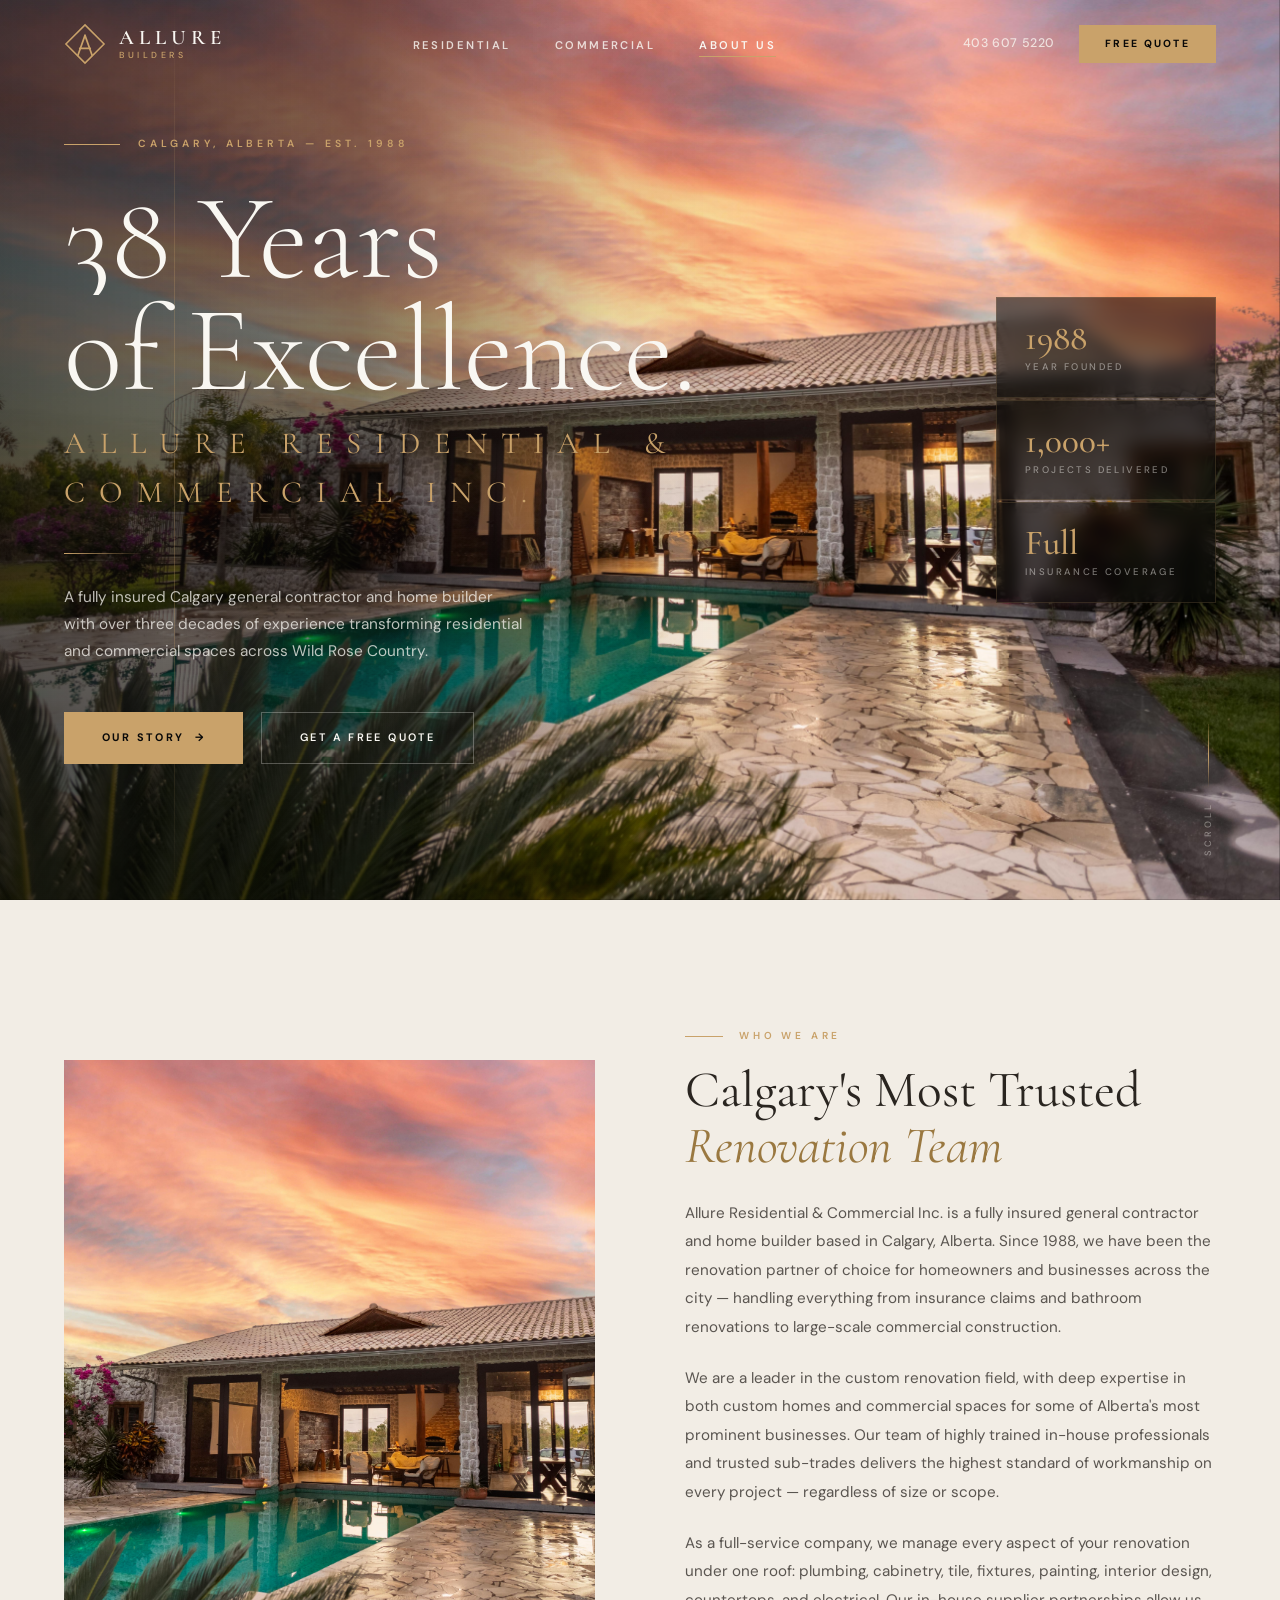
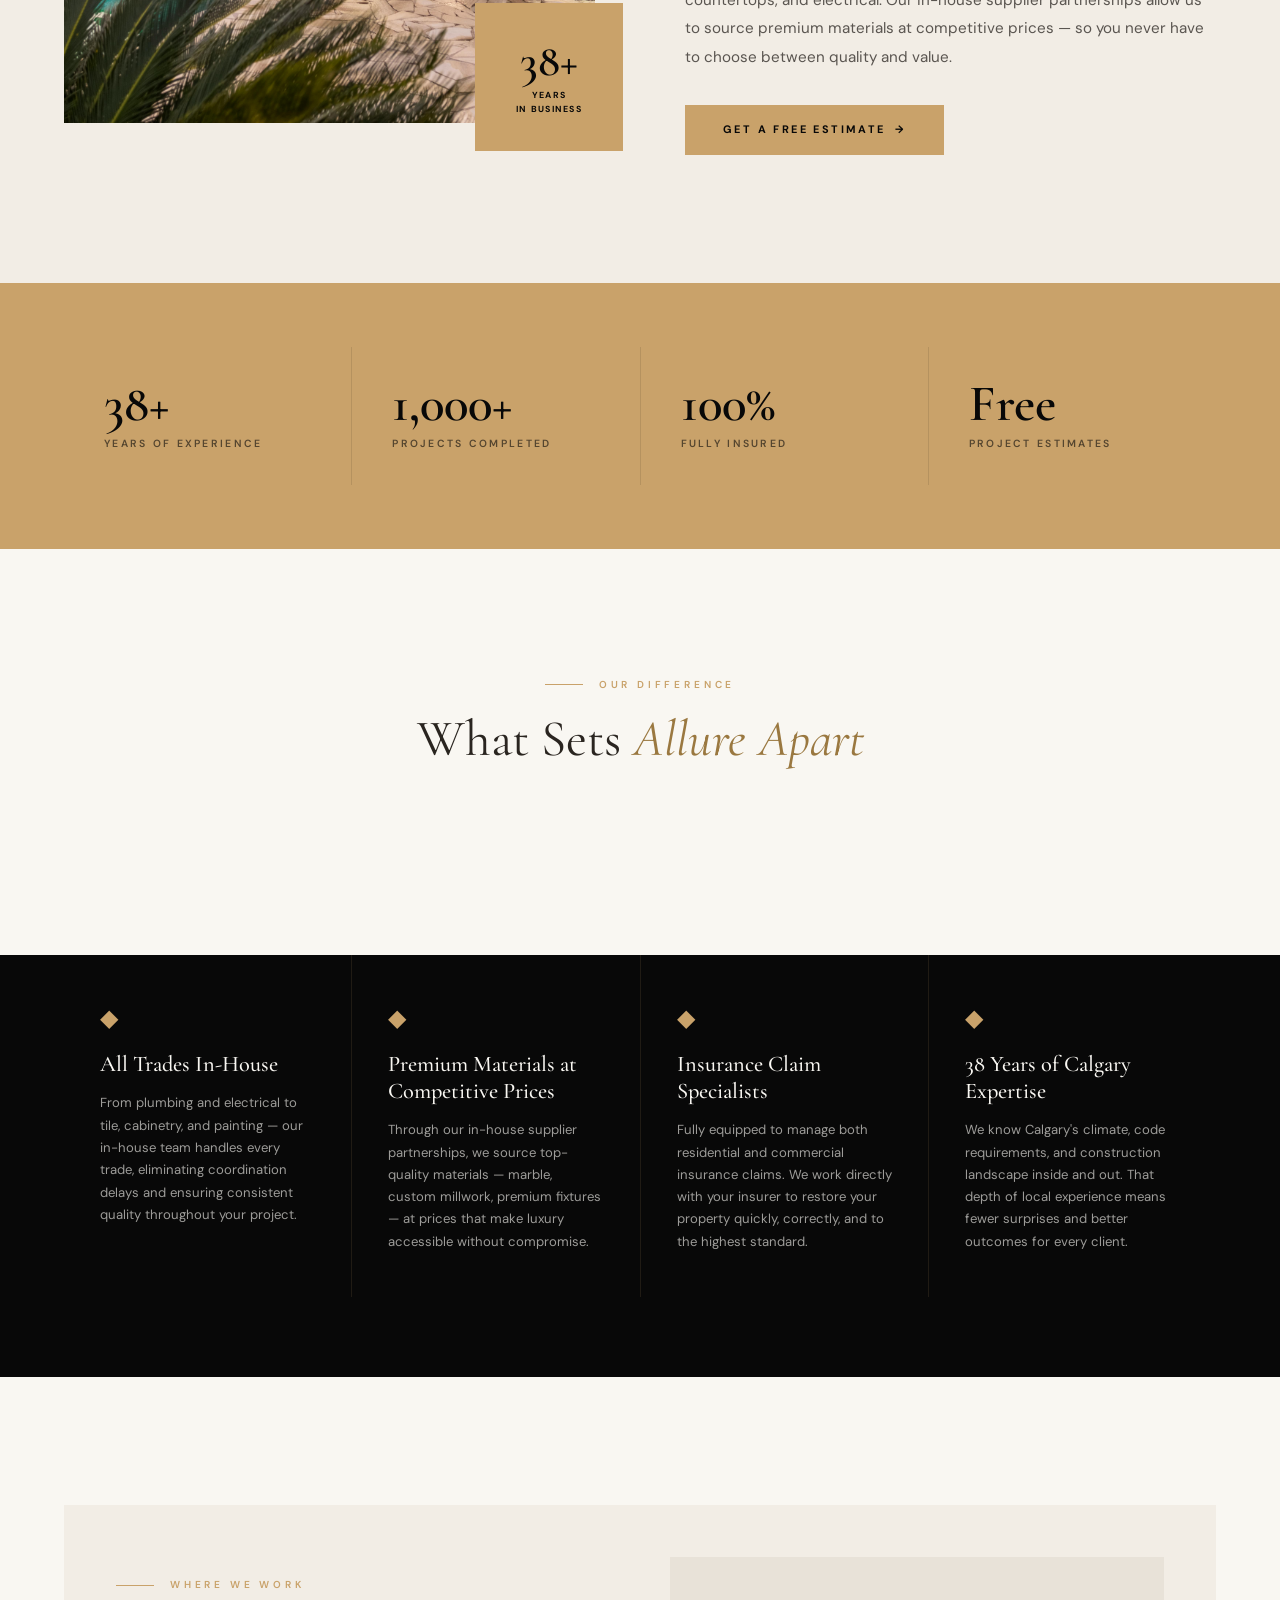
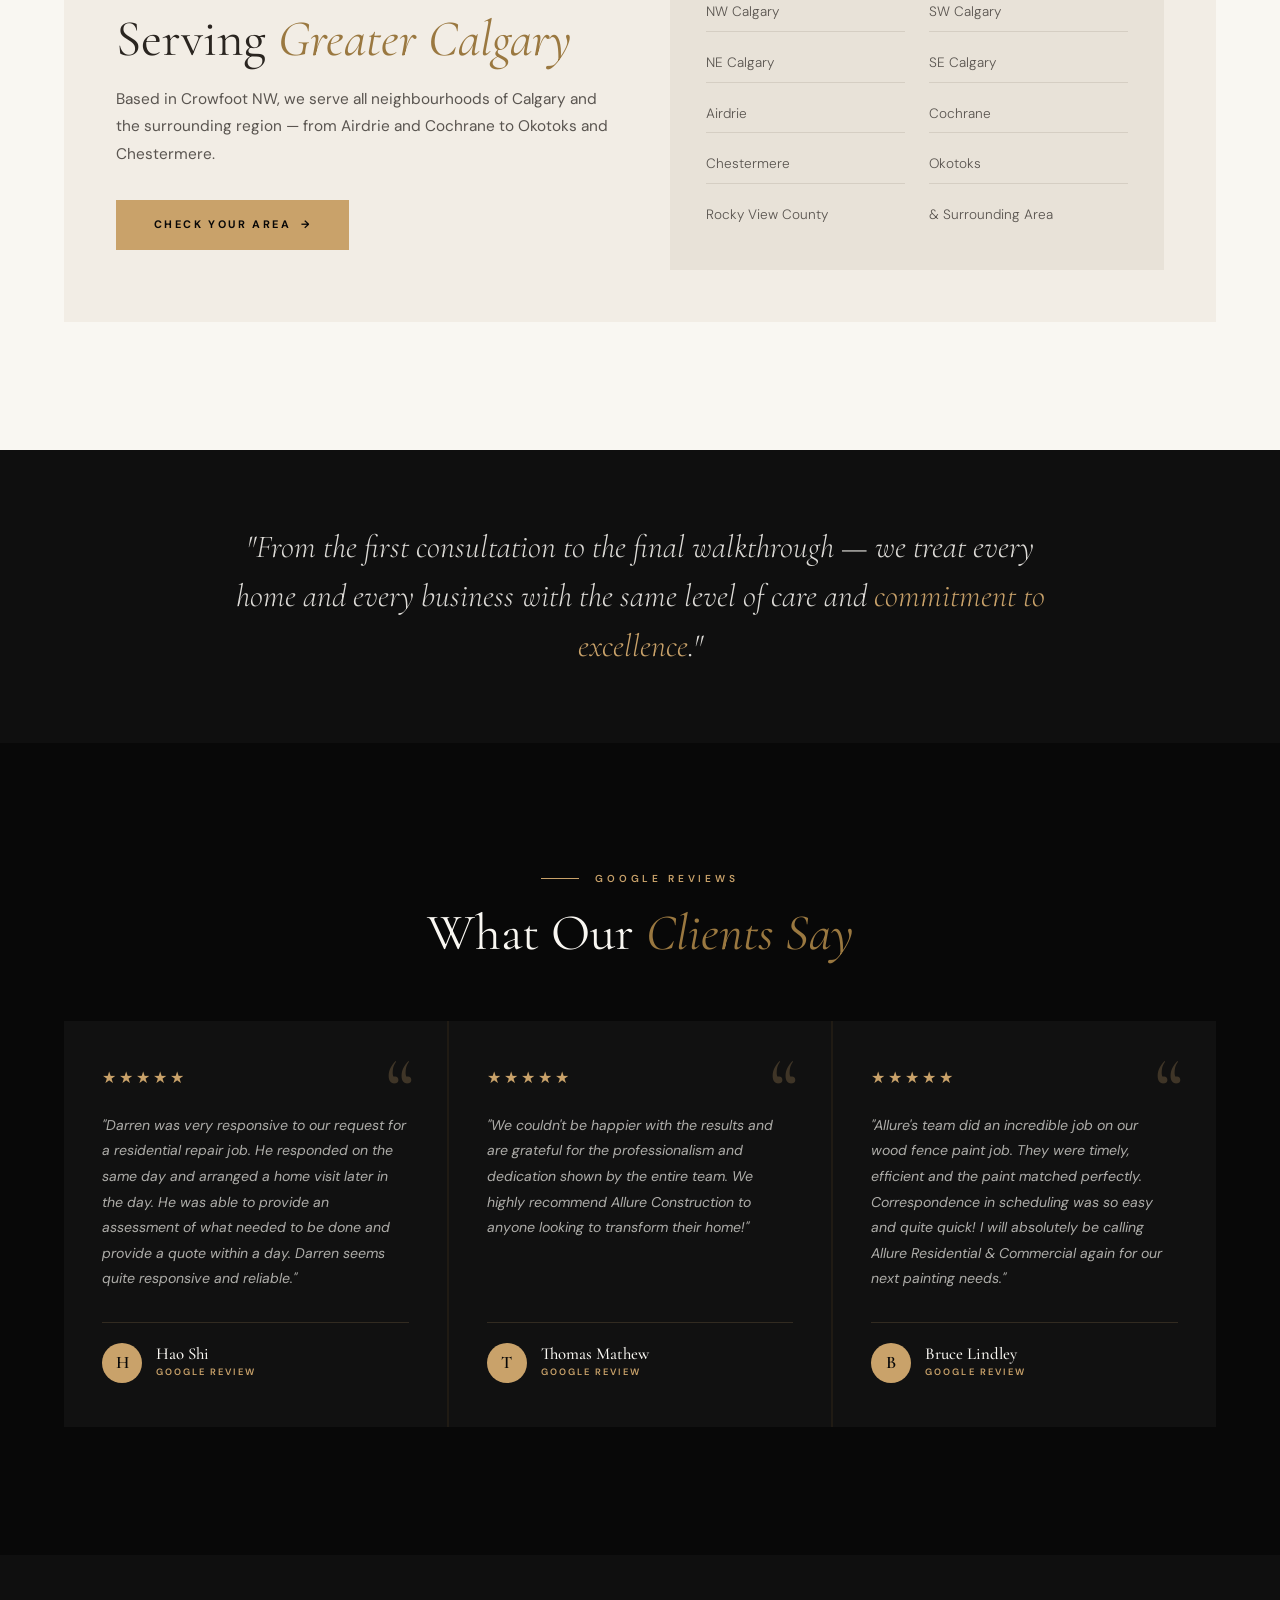
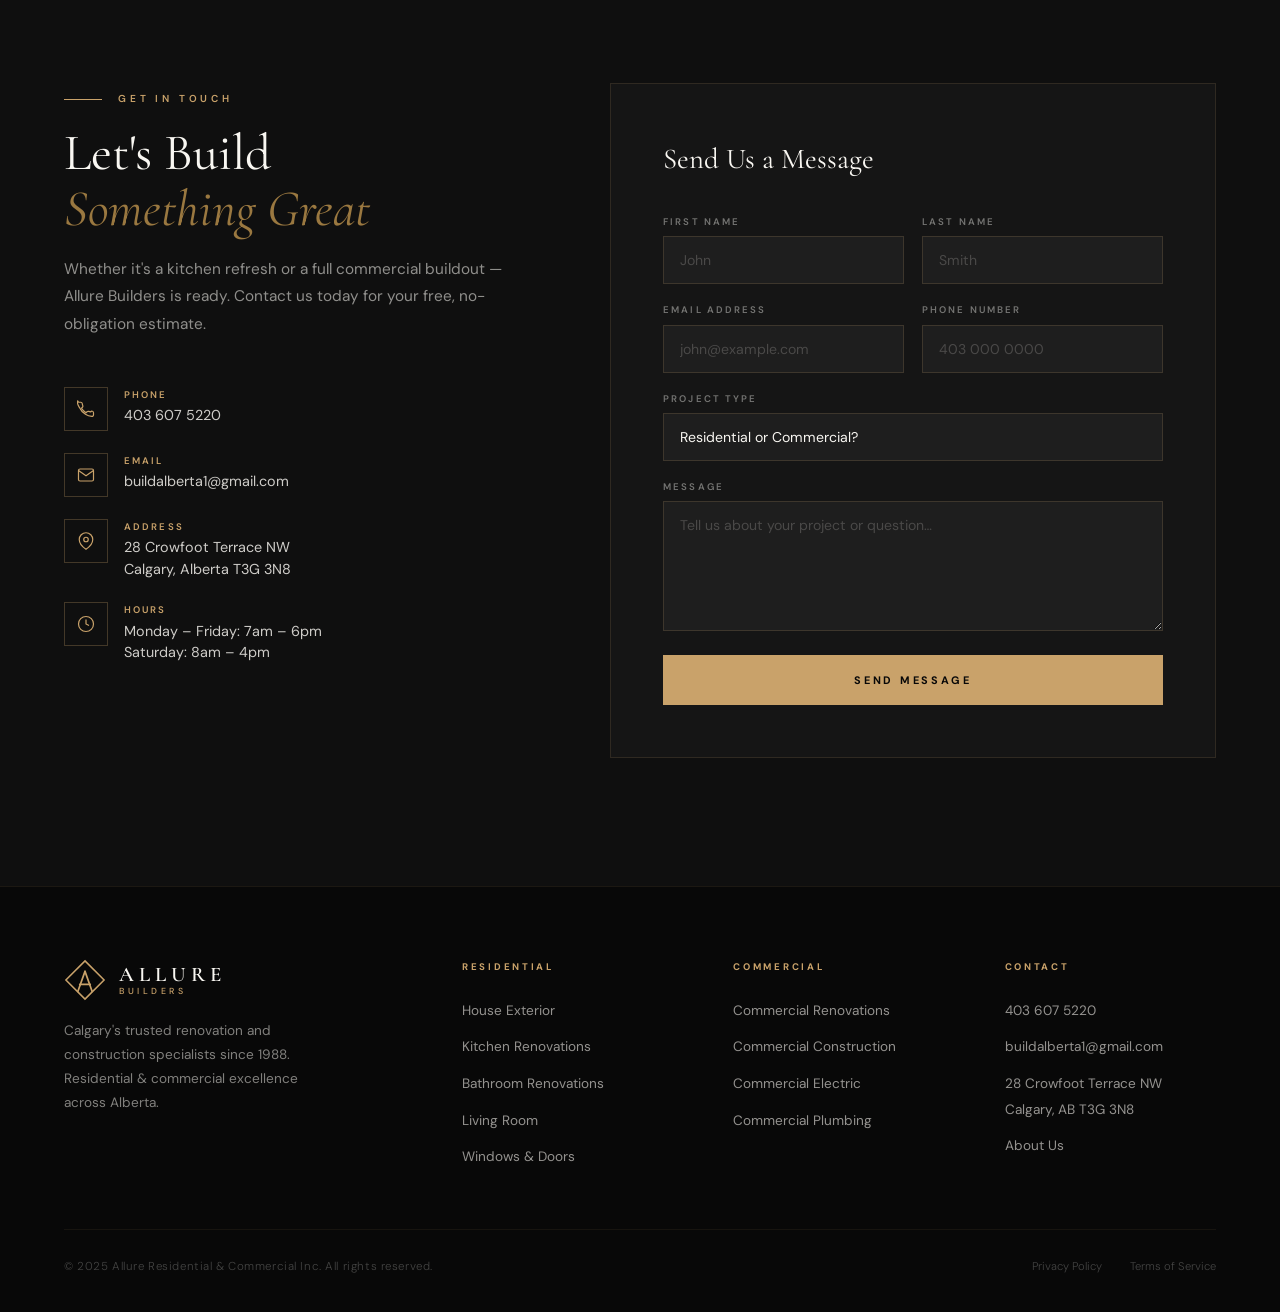
==== about.html @ 768bc6e3 "Initial commit: Allure Builders full website 3-page premium renovation website for Allure Residentia" ====
<!DOCTYPE html>
<html lang="en">
<head>
  <meta charset="UTF-8" />
  <meta name="viewport" content="width=device-width, initial-scale=1.0" />
  <title>About Allure Builders | Calgary's Premier Renovation Company Since 1988</title>
  <meta name="description" content="Allure Builders — Calgary's fully insured general contractor since 1988. Over 38 years of residential and commercial renovation excellence across Alberta." />
  <link rel="stylesheet" href="styles.css" />
</head>
<body>

<!-- ── NAVIGATION ─────────────────────────────────── -->
<nav class="nav" id="nav">
  <div class="nav-inner">
    <a href="index.html" class="logo">
      <svg class="logo-icon" viewBox="0 0 44 44" fill="none">
        <path d="M22 2L42 22L22 42L2 22Z" stroke="#c9a26a" stroke-width="1.6" fill="none"/>
        <path d="M22 13L29.5 34" stroke="#c9a26a" stroke-width="1.8" stroke-linecap="round"/>
        <path d="M22 13L14.5 34" stroke="#c9a26a" stroke-width="1.8" stroke-linecap="round"/>
        <path d="M16.5 26.5H27.5" stroke="#c9a26a" stroke-width="1.8" stroke-linecap="round"/>
      </svg>
      <div class="logo-text">
        <span class="logo-name">ALLURE</span>
        <span class="logo-sub">Builders</span>
      </div>
    </a>

    <ul class="nav-links">
      <li><a href="index.html">Residential</a></li>
      <li><a href="commercial.html">Commercial</a></li>
      <li><a href="about.html" class="active">About Us</a></li>
    </ul>

    <div class="nav-right">
      <a href="tel:4036075220" class="nav-phone">403 607 5220</a>
      <a href="#contact" class="btn-nav">Free Quote</a>
    </div>

    <button class="nav-toggle" aria-label="Toggle menu">
      <span></span><span></span><span></span>
    </button>
  </div>
</nav>

<div class="mobile-menu">
  <a href="index.html">Residential</a>
  <a href="commercial.html">Commercial</a>
  <a href="about.html">About Us</a>
  <a href="#contact">Free Quote</a>
  <p class="mobile-menu-phone">403 607 5220</p>
</div>
<div class="mobile-overlay"></div>

<!-- ── HERO ───────────────────────────────────────── -->
<section class="hero about-hero">
  <div class="hero-bg" style="background-image: url('images/hero-residential.jpg'); background-position: center 40%;"></div>
  <div class="hero-overlay"></div>
  <div class="hero-line"></div>

  <div class="hero-content">
    <div class="hero-left">
      <div class="hero-eyebrow">
        <span>Calgary, Alberta — Est. 1988</span>
      </div>

      <h1 class="hero-title">
        <span class="line"><span>38 Years</span></span>
        <span class="line"><span>of Excellence.</span></span>
      </h1>
      <span class="hero-title-builders">Allure Residential &amp; Commercial Inc.</span>

      <div class="hero-divider"></div>

      <p class="hero-desc">
        A fully insured Calgary general contractor and home builder with over three decades of experience transforming residential and commercial spaces across Wild Rose Country.
      </p>

      <div class="hero-ctas">
        <a href="#about"   class="btn-primary btn-arrow">Our Story</a>
        <a href="#contact" class="btn-ghost">Get a Free Quote</a>
      </div>
    </div>

    <div class="hero-feature">
      <div class="hero-feature-item">
        <div class="hero-feature-num">1988</div>
        <div class="hero-feature-label">Year Founded</div>
      </div>
      <div class="hero-feature-item">
        <div class="hero-feature-num">1,000+</div>
        <div class="hero-feature-label">Projects Delivered</div>
      </div>
      <div class="hero-feature-item">
        <div class="hero-feature-num">Full</div>
        <div class="hero-feature-label">Insurance Coverage</div>
      </div>
    </div>
  </div>

  <div class="hero-scroll">
    <div class="scroll-line"></div>
    <span>Scroll</span>
  </div>
</section>

<!-- ── ABOUT INTRO ─────────────────────────────────── -->
<section class="about-intro section-full" id="about">
  <div class="about-intro-inner">
    <div class="about-img-wrap reveal">
      <img src="images/hero-residential.jpg" alt="Allure Builders renovation work in progress" style="object-position: center 70%;" />
      <div class="about-badge">
        <div class="badge-num">38+</div>
        <div class="badge-text">Years<br>in Business</div>
      </div>
    </div>

    <div class="about-text reveal reveal-delay-2">
      <div class="section-eyebrow"><span>Who We Are</span></div>
      <h2 class="section-title">Calgary's Most Trusted<br><em>Renovation Team</em></h2>

      <p class="about-body">
        Allure Residential &amp; Commercial Inc. is a fully insured general contractor and home builder based in Calgary, Alberta. Since 1988, we have been the renovation partner of choice for homeowners and businesses across the city — handling everything from insurance claims and bathroom renovations to large-scale commercial construction.
      </p>
      <p class="about-body">
        We are a leader in the custom renovation field, with deep expertise in both custom homes and commercial spaces for some of Alberta's most prominent businesses. Our team of highly trained in-house professionals and trusted sub-trades delivers the highest standard of workmanship on every project — regardless of size or scope.
      </p>
      <p class="about-body">
        As a full-service company, we manage every aspect of your renovation under one roof: plumbing, cabinetry, tile, fixtures, painting, interior design, countertops, and electrical. Our in-house supplier partnerships allow us to source premium materials at competitive prices — so you never have to choose between quality and value.
      </p>

      <a href="#contact" class="btn-primary btn-arrow" style="margin-top: 12px;">Get a Free Estimate</a>
    </div>
  </div>
</section>

<!-- ── STATS ────────────────────────────────────────── -->
<div class="stats-section">
  <div class="stats-inner">
    <div class="stat-box reveal">
      <div class="stat-num">38+</div>
      <div class="stat-label">Years of Experience</div>
    </div>
    <div class="stat-box reveal reveal-delay-1">
      <div class="stat-num">1,000+</div>
      <div class="stat-label">Projects Completed</div>
    </div>
    <div class="stat-box reveal reveal-delay-2">
      <div class="stat-num">100%</div>
      <div class="stat-label">Fully Insured</div>
    </div>
    <div class="stat-box reveal reveal-delay-3">
      <div class="stat-num">Free</div>
      <div class="stat-label">Project Estimates</div>
    </div>
  </div>
</div>

<!-- ── WHAT SETS US APART ──────────────────────────── -->
<section>
  <div class="section-wrap">
    <div class="section-header reveal" style="text-align: center; max-width: 620px; margin: 0 auto 60px;">
      <div class="section-eyebrow" style="justify-content: center;"><span>Our Difference</span></div>
      <h2 class="section-title">What Sets <em>Allure Apart</em></h2>
    </div>
  </div>

  <div class="values-strip" style="padding-top: 0;">
    <div class="values-inner reveal">
      <div class="value-item">
        <div class="value-icon">◆</div>
        <div class="value-title">All Trades In-House</div>
        <div class="value-body">
          From plumbing and electrical to tile, cabinetry, and painting — our in-house team handles every trade, eliminating coordination delays and ensuring consistent quality throughout your project.
        </div>
      </div>
      <div class="value-item">
        <div class="value-icon">◆</div>
        <div class="value-title">Premium Materials at Competitive Prices</div>
        <div class="value-body">
          Through our in-house supplier partnerships, we source top-quality materials — marble, custom millwork, premium fixtures — at prices that make luxury accessible without compromise.
        </div>
      </div>
      <div class="value-item">
        <div class="value-icon">◆</div>
        <div class="value-title">Insurance Claim Specialists</div>
        <div class="value-body">
          Fully equipped to manage both residential and commercial insurance claims. We work directly with your insurer to restore your property quickly, correctly, and to the highest standard.
        </div>
      </div>
      <div class="value-item">
        <div class="value-icon">◆</div>
        <div class="value-title">38 Years of Calgary Expertise</div>
        <div class="value-body">
          We know Calgary's climate, code requirements, and construction landscape inside and out. That depth of local experience means fewer surprises and better outcomes for every client.
        </div>
      </div>
    </div>
  </div>
</section>

<!-- ── SERVICE AREAS ───────────────────────────────── -->
<section>
  <div class="section-wrap">
    <div style="background: var(--off-white); padding: 52px; display: grid; grid-template-columns: 1fr 1fr; gap: 60px; align-items: center;" class="reveal">
      <div>
        <div class="section-eyebrow"><span>Where We Work</span></div>
        <h2 class="section-title">Serving <em>Greater Calgary</em></h2>
        <p class="section-subtitle">
          Based in Crowfoot NW, we serve all neighbourhoods of Calgary and the surrounding region — from Airdrie and Cochrane to Okotoks and Chestermere.
        </p>
        <a href="#contact" class="btn-primary btn-arrow" style="margin-top: 32px;">Check Your Area</a>
      </div>
      <div>
        <div style="background: var(--cream); padding: 36px; display: grid; grid-template-columns: 1fr 1fr; gap: 12px 24px;">
          <div style="font-size: 0.85rem; font-weight: 300; color: var(--gray-600); padding: 8px 0; border-bottom: 1px solid var(--gray-200);">NW Calgary</div>
          <div style="font-size: 0.85rem; font-weight: 300; color: var(--gray-600); padding: 8px 0; border-bottom: 1px solid var(--gray-200);">SW Calgary</div>
          <div style="font-size: 0.85rem; font-weight: 300; color: var(--gray-600); padding: 8px 0; border-bottom: 1px solid var(--gray-200);">NE Calgary</div>
          <div style="font-size: 0.85rem; font-weight: 300; color: var(--gray-600); padding: 8px 0; border-bottom: 1px solid var(--gray-200);">SE Calgary</div>
          <div style="font-size: 0.85rem; font-weight: 300; color: var(--gray-600); padding: 8px 0; border-bottom: 1px solid var(--gray-200);">Airdrie</div>
          <div style="font-size: 0.85rem; font-weight: 300; color: var(--gray-600); padding: 8px 0; border-bottom: 1px solid var(--gray-200);">Cochrane</div>
          <div style="font-size: 0.85rem; font-weight: 300; color: var(--gray-600); padding: 8px 0; border-bottom: 1px solid var(--gray-200);">Chestermere</div>
          <div style="font-size: 0.85rem; font-weight: 300; color: var(--gray-600); padding: 8px 0; border-bottom: 1px solid var(--gray-200);">Okotoks</div>
          <div style="font-size: 0.85rem; font-weight: 300; color: var(--gray-600); padding: 8px 0;">Rocky View County</div>
          <div style="font-size: 0.85rem; font-weight: 300; color: var(--gray-600); padding: 8px 0;">&amp; Surrounding Area</div>
        </div>
      </div>
    </div>
  </div>
</section>

<!-- ── INTRO BANNER ───────────────────────────────── -->
<div class="intro-banner">
  <div class="intro-banner-inner reveal">
    <p>
      "From the first consultation to the final walkthrough — we treat every home and every business with the same level of care and <span>commitment to excellence</span>."
    </p>
  </div>
</div>

<!-- ── REVIEWS ─────────────────────────────────────── -->
<section class="reviews-section">
  <div class="reviews-section-inner">
    <div class="section-header reveal" style="text-align:center; max-width:600px; margin:0 auto;">
      <div class="section-eyebrow" style="justify-content:center;"><span>Google Reviews</span></div>
      <h2 class="section-title section-title-white">What Our <em>Clients Say</em></h2>
    </div>
    <div class="reviews-grid">

      <div class="review-card reveal">
        <div class="review-stars">
          <span>★</span><span>★</span><span>★</span><span>★</span><span>★</span>
        </div>
        <p class="review-text">"Darren was very responsive to our request for a residential repair job. He responded on the same day and arranged a home visit later in the day. He was able to provide an assessment of what needed to be done and provide a quote within a day. Darren seems quite responsive and reliable."</p>
        <div class="review-footer">
          <div class="review-avatar">H</div>
          <div class="review-meta">
            <span class="review-name">Hao Shi</span>
            <span class="review-source">Google Review</span>
          </div>
        </div>
      </div>

      <div class="review-card reveal reveal-delay-1">
        <div class="review-stars">
          <span>★</span><span>★</span><span>★</span><span>★</span><span>★</span>
        </div>
        <p class="review-text">"We couldn't be happier with the results and are grateful for the professionalism and dedication shown by the entire team. We highly recommend Allure Construction to anyone looking to transform their home!"</p>
        <div class="review-footer">
          <div class="review-avatar">T</div>
          <div class="review-meta">
            <span class="review-name">Thomas Mathew</span>
            <span class="review-source">Google Review</span>
          </div>
        </div>
      </div>

      <div class="review-card reveal reveal-delay-2">
        <div class="review-stars">
          <span>★</span><span>★</span><span>★</span><span>★</span><span>★</span>
        </div>
        <p class="review-text">"Allure's team did an incredible job on our wood fence paint job. They were timely, efficient and the paint matched perfectly. Correspondence in scheduling was so easy and quite quick! I will absolutely be calling Allure Residential & Commercial again for our next painting needs."</p>
        <div class="review-footer">
          <div class="review-avatar">B</div>
          <div class="review-meta">
            <span class="review-name">Bruce Lindley</span>
            <span class="review-source">Google Review</span>
          </div>
        </div>
      </div>

    </div>
  </div>
</section>

<!-- ── CONTACT ─────────────────────────────────────── -->
<section class="contact-section" id="contact">
  <div class="contact-inner">
    <div class="contact-info reveal">
      <div class="section-eyebrow"><span>Get In Touch</span></div>
      <h2 class="section-title section-title-white">Let's Build<br><em>Something Great</em></h2>
      <p class="section-subtitle section-subtitle-white">
        Whether it's a kitchen refresh or a full commercial buildout — Allure Builders is ready. Contact us today for your free, no-obligation estimate.
      </p>
      <div class="contact-details">
        <div class="contact-detail">
          <div class="contact-icon">
            <svg width="18" height="18" viewBox="0 0 24 24" fill="none" stroke="currentColor" stroke-width="1.6"><path d="M22 16.92v3a2 2 0 01-2.18 2 19.79 19.79 0 01-8.63-3.07A19.5 19.5 0 013.07 9.81a19.79 19.79 0 01-3.07-8.67A2 2 0 012 3h3a2 2 0 012 1.72c.127.96.361 1.903.7 2.81a2 2 0 01-.45 2.11L6.09 10.91a16 16 0 006 6l1.27-1.27a2 2 0 012.11-.45c.907.339 1.85.573 2.81.7A2 2 0 0122 16.92z"/></svg>
          </div>
          <div class="contact-detail-text">
            <span class="contact-label">Phone</span>
            <span class="contact-value"><a href="tel:4036075220">403 607 5220</a></span>
          </div>
        </div>
        <div class="contact-detail">
          <div class="contact-icon">
            <svg width="18" height="18" viewBox="0 0 24 24" fill="none" stroke="currentColor" stroke-width="1.6"><path d="M4 4h16c1.1 0 2 .9 2 2v12c0 1.1-.9 2-2 2H4c-1.1 0-2-.9-2-2V6c0-1.1.9-2 2-2z"/><polyline points="22,6 12,13 2,6"/></svg>
          </div>
          <div class="contact-detail-text">
            <span class="contact-label">Email</span>
            <span class="contact-value"><a href="mailto:buildalberta1@gmail.com">buildalberta1@gmail.com</a></span>
          </div>
        </div>
        <div class="contact-detail">
          <div class="contact-icon">
            <svg width="18" height="18" viewBox="0 0 24 24" fill="none" stroke="currentColor" stroke-width="1.6"><path d="M21 10c0 7-9 13-9 13s-9-6-9-13a9 9 0 0118 0z"/><circle cx="12" cy="10" r="3"/></svg>
          </div>
          <div class="contact-detail-text">
            <span class="contact-label">Address</span>
            <span class="contact-value">28 Crowfoot Terrace NW<br>Calgary, Alberta T3G 3N8</span>
          </div>
        </div>
        <div class="contact-detail">
          <div class="contact-icon">
            <svg width="18" height="18" viewBox="0 0 24 24" fill="none" stroke="currentColor" stroke-width="1.6"><circle cx="12" cy="12" r="10"/><polyline points="12 6 12 12 16 14"/></svg>
          </div>
          <div class="contact-detail-text">
            <span class="contact-label">Hours</span>
            <span class="contact-value">Monday – Friday: 7am – 6pm<br>Saturday: 8am – 4pm</span>
          </div>
        </div>
      </div>
    </div>

    <div class="form-wrap reveal reveal-delay-2">
      <div class="form-title">Send Us a Message</div>
      <form class="contact-form" novalidate>
        <div class="form-grid">
          <div class="form-group">
            <label for="firstName">First Name</label>
            <input type="text" id="firstName" name="firstName" placeholder="John" required />
          </div>
          <div class="form-group">
            <label for="lastName">Last Name</label>
            <input type="text" id="lastName" name="lastName" placeholder="Smith" required />
          </div>
          <div class="form-group">
            <label for="email">Email Address</label>
            <input type="email" id="email" name="email" placeholder="john@example.com" required />
          </div>
          <div class="form-group">
            <label for="phone">Phone Number</label>
            <input type="tel" id="phone" name="phone" placeholder="403 000 0000" />
          </div>
          <div class="form-group full">
            <label for="projectType">Project Type</label>
            <select id="projectType" name="projectType">
              <option value="" disabled selected>Residential or Commercial?</option>
              <option>Residential Renovation</option>
              <option>Commercial Renovation</option>
              <option>New Construction</option>
              <option>Insurance Claim</option>
              <option>Building Maintenance</option>
              <option>General Inquiry</option>
            </select>
          </div>
          <div class="form-group full">
            <label for="message">Message</label>
            <textarea id="message" name="message" placeholder="Tell us about your project or question…"></textarea>
          </div>
          <div class="form-submit">
            <button type="submit" class="btn-submit">Send Message</button>
          </div>
        </div>
        <div class="form-success">Thank you! We'll be in touch within 24 hours.</div>
      </form>
    </div>
  </div>
</section>

<!-- ── FOOTER ──────────────────────────────────────── -->
<footer class="footer">
  <div class="footer-inner">
    <div class="footer-top">
      <div class="footer-brand">
        <a href="index.html" class="logo">
          <svg class="logo-icon" viewBox="0 0 44 44" fill="none">
            <path d="M22 2L42 22L22 42L2 22Z" stroke="#c9a26a" stroke-width="1.6" fill="none"/>
            <path d="M22 13L29.5 34" stroke="#c9a26a" stroke-width="1.8" stroke-linecap="round"/>
            <path d="M22 13L14.5 34" stroke="#c9a26a" stroke-width="1.8" stroke-linecap="round"/>
            <path d="M16.5 26.5H27.5" stroke="#c9a26a" stroke-width="1.8" stroke-linecap="round"/>
          </svg>
          <div class="logo-text">
            <span class="logo-name">ALLURE</span>
            <span class="logo-sub">Builders</span>
          </div>
        </a>
        <p class="footer-tagline">Calgary's trusted renovation and construction specialists since 1988. Residential &amp; commercial excellence across Alberta.</p>
      </div>
      <div>
        <div class="footer-col-title">Residential</div>
        <ul class="footer-links">
          <li><a href="index.html#services">House Exterior</a></li>
          <li><a href="index.html#services">Kitchen Renovations</a></li>
          <li><a href="index.html#services">Bathroom Renovations</a></li>
          <li><a href="index.html#services">Living Room</a></li>
          <li><a href="index.html#services">Windows &amp; Doors</a></li>
        </ul>
      </div>
      <div>
        <div class="footer-col-title">Commercial</div>
        <ul class="footer-links">
          <li><a href="commercial.html">Commercial Renovations</a></li>
          <li><a href="commercial.html">Commercial Construction</a></li>
          <li><a href="commercial.html">Commercial Electric</a></li>
          <li><a href="commercial.html">Commercial Plumbing</a></li>
        </ul>
      </div>
      <div>
        <div class="footer-col-title">Contact</div>
        <ul class="footer-links">
          <li><a href="tel:4036075220">403 607 5220</a></li>
          <li><a href="mailto:buildalberta1@gmail.com">buildalberta1@gmail.com</a></li>
          <li><a href="#">28 Crowfoot Terrace NW<br>Calgary, AB T3G 3N8</a></li>
          <li><a href="about.html">About Us</a></li>
        </ul>
      </div>
    </div>
    <div class="footer-bottom">
      <p class="footer-copy">&copy; 2025 Allure Residential &amp; Commercial Inc. All rights reserved.</p>
      <div class="footer-legal">
        <a href="#">Privacy Policy</a>
        <a href="#">Terms of Service</a>
      </div>
    </div>
  </div>
</footer>

<script src="script.js"></script>
</body>
</html>
---- styles.css ----
/* ================================================================
   ALLURE BUILDERS — Premium Renovation & Construction
   styles.css
================================================================ */

@import url('https://fonts.googleapis.com/css2?family=Cormorant+Garamond:ital,wght@0,300;0,400;0,500;0,600;0,700;1,300;1,400;1,500;1,600&family=DM+Sans:ital,opsz,wght@0,9..40,300;0,9..40,400;0,9..40,500;0,9..40,600;1,9..40,300&display=swap');

*, *::before, *::after {
  margin: 0;
  padding: 0;
  box-sizing: border-box;
}

:root {
  --black:        #080808;
  --near-black:   #0f0f0f;
  --dark:         #191919;
  --white:        #f9f7f2;
  --off-white:    #f2ede5;
  --cream:        #e8e2d8;
  --gold:         #c9a26a;
  --gold-light:   #e0c499;
  --gold-dark:    #9a7840;
  --gray-100:     #ede8df;
  --gray-200:     #d5cec3;
  --gray-400:     #9a9087;
  --gray-600:     #5a5550;
  --gray-800:     #2a2520;

  --font-display: 'Cormorant Garamond', Georgia, serif;
  --font-body:    'DM Sans', -apple-system, BlinkMacSystemFont, sans-serif;

  --max-width:    1440px;
  --nav-h:        88px;
  --pad-x:        clamp(24px, 5vw, 80px);
  --section-pad:  clamp(80px, 10vw, 140px);
}

html { scroll-behavior: smooth; }

body {
  font-family: var(--font-body);
  background: var(--white);
  color: var(--gray-800);
  line-height: 1.6;
  overflow-x: hidden;
}

img { display: block; max-width: 100%; height: auto; }
a   { color: inherit; text-decoration: none; }
button { font-family: var(--font-body); cursor: pointer; border: none; }

/* ── UTILITY ─────────────────────────────────────── */
.reveal {
  opacity: 0;
  transform: translateY(44px);
  transition: opacity 0.9s cubic-bezier(0.16,1,0.3,1),
              transform 0.9s cubic-bezier(0.16,1,0.3,1);
}
.reveal.visible { opacity: 1; transform: translateY(0); }
.reveal-delay-1 { transition-delay: 0.1s; }
.reveal-delay-2 { transition-delay: 0.2s; }
.reveal-delay-3 { transition-delay: 0.3s; }
.reveal-delay-4 { transition-delay: 0.4s; }

/* ── NAVIGATION ──────────────────────────────────── */
.nav {
  position: fixed;
  inset: 0 0 auto 0;
  z-index: 100;
  height: var(--nav-h);
  display: flex;
  align-items: center;
  padding: 0 var(--pad-x);
  transition: background 0.5s ease, backdrop-filter 0.5s ease, box-shadow 0.5s ease;
}
.nav.scrolled {
  background: rgba(8,8,8,0.94);
  backdrop-filter: blur(16px);
  -webkit-backdrop-filter: blur(16px);
  box-shadow: 0 1px 0 rgba(201,162,106,0.18);
}
.nav-inner {
  width: 100%;
  max-width: var(--max-width);
  margin: 0 auto;
  display: flex;
  align-items: center;
  justify-content: space-between;
}

/* Logo */
.logo {
  display: flex;
  align-items: center;
  gap: 13px;
  text-decoration: none;
  flex-shrink: 0;
}
.logo-icon { width: 42px; height: 42px; }
.logo-text {
  display: flex;
  flex-direction: column;
  gap: 2px;
}
.logo-name {
  font-family: var(--font-display);
  font-size: 1.3rem;
  font-weight: 600;
  letter-spacing: 0.24em;
  color: var(--white);
  line-height: 1;
}
.logo-sub {
  font-size: 0.55rem;
  font-weight: 500;
  letter-spacing: 0.4em;
  color: var(--gold);
  text-transform: uppercase;
  line-height: 1;
}

/* Nav links */
.nav-links {
  display: flex;
  align-items: center;
  gap: 44px;
  list-style: none;
}
.nav-links a {
  font-size: 0.7rem;
  font-weight: 600;
  letter-spacing: 0.22em;
  text-transform: uppercase;
  color: rgba(249,247,242,0.82);
  position: relative;
  transition: color 0.3s;
}
.nav-links a::after {
  content: '';
  position: absolute;
  bottom: -5px;
  left: 0;
  width: 0;
  height: 1px;
  background: var(--gold);
  transition: width 0.35s ease;
}
.nav-links a:hover,
.nav-links a.active { color: var(--white); }
.nav-links a:hover::after,
.nav-links a.active::after { width: 100%; }

.nav-right {
  display: flex;
  align-items: center;
  gap: 24px;
}
.nav-phone {
  font-size: 0.78rem;
  font-weight: 500;
  letter-spacing: 0.05em;
  color: rgba(249,247,242,0.78);
  transition: color 0.3s;
}
.nav-phone:hover { color: var(--gold); }

.btn-nav {
  padding: 11px 26px;
  background: var(--gold);
  color: var(--black);
  font-size: 0.65rem;
  font-weight: 700;
  letter-spacing: 0.22em;
  text-transform: uppercase;
  transition: background 0.3s, transform 0.2s;
  display: inline-block;
}
.btn-nav:hover { background: var(--gold-light); transform: translateY(-1px); }

/* Hamburger */
.nav-toggle {
  display: none;
  flex-direction: column;
  gap: 5px;
  background: none;
  border: none;
  padding: 6px;
  cursor: pointer;
}
.nav-toggle span {
  display: block;
  width: 26px;
  height: 1.5px;
  background: var(--white);
  transition: all 0.35s;
}
.nav-toggle.open span:nth-child(1) { transform: translateY(6.5px) rotate(45deg); }
.nav-toggle.open span:nth-child(2) { opacity: 0; transform: scaleX(0); }
.nav-toggle.open span:nth-child(3) { transform: translateY(-6.5px) rotate(-45deg); }

/* Mobile menu */
.mobile-menu {
  position: fixed;
  top: 0; right: 0;
  width: min(360px, 100vw);
  height: 100vh;
  background: var(--black);
  border-left: 1px solid rgba(201,162,106,0.15);
  z-index: 200;
  transform: translateX(100%);
  transition: transform 0.45s cubic-bezier(0.16,1,0.3,1);
  padding: 110px 48px 48px;
  display: flex;
  flex-direction: column;
  gap: 8px;
}
.mobile-menu.open { transform: translateX(0); }
.mobile-menu a {
  font-family: var(--font-display);
  font-size: 2.4rem;
  font-weight: 300;
  color: var(--white);
  transition: color 0.3s;
  padding: 6px 0;
  border-bottom: 1px solid rgba(201,162,106,0.08);
}
.mobile-menu a:last-child { border-bottom: none; }
.mobile-menu a:hover { color: var(--gold); }
.mobile-menu-phone {
  margin-top: 32px;
  font-size: 0.85rem;
  font-weight: 300;
  color: rgba(249,247,242,0.4);
  letter-spacing: 0.08em;
}
.mobile-overlay {
  position: fixed;
  inset: 0;
  background: rgba(0,0,0,0.65);
  z-index: 190;
  opacity: 0;
  pointer-events: none;
  transition: opacity 0.4s;
}
.mobile-overlay.active { opacity: 1; pointer-events: all; }

/* ── HERO ────────────────────────────────────────── */
.hero {
  position: relative;
  height: 100vh;
  min-height: 720px;
  display: flex;
  align-items: center;
  background: var(--black);
  overflow: hidden;
}
.hero-bg {
  position: absolute;
  inset: 0;
  background-size: cover;
  background-position: center 55%;
  opacity: 1;
  transform: scale(1.0);
  animation: heroZoom 18s ease-out forwards;
}
@keyframes heroZoom {
  from { transform: scale(1.02); }
  to   { transform: scale(1.0);  }
}
.hero-overlay {
  position: absolute;
  inset: 0;
  background: linear-gradient(
    to right,
    rgba(8,8,8,0.68) 0%,
    rgba(8,8,8,0.50) 28%,
    rgba(8,8,8,0.08) 48%,
    rgba(8,8,8,0.0)  60%
  );
}

/* Gold accent vertical line */
.hero-line {
  position: absolute;
  top: 0; left: calc(var(--pad-x) + 110px);
  width: 1px;
  height: 100%;
  background: linear-gradient(to bottom, transparent, rgba(201,162,106,0.25) 30%, rgba(201,162,106,0.25) 70%, transparent);
  pointer-events: none;
}

.hero-content {
  position: relative;
  z-index: 2;
  padding: 0 var(--pad-x);
  max-width: var(--max-width);
  width: 100%;
  margin: 0 auto;
  display: grid;
  grid-template-columns: 1fr auto;
  align-items: center;
  gap: 60px;
}
.hero-left { max-width: 780px; }

.hero-eyebrow {
  display: flex;
  align-items: center;
  gap: 18px;
  margin-bottom: 30px;
  animation: fadeUp 0.8s 0.4s both ease-out;
}
.hero-eyebrow::before {
  content: '';
  display: block;
  width: 56px;
  height: 1px;
  background: var(--gold);
  flex-shrink: 0;
}
.hero-eyebrow span {
  font-size: 0.65rem;
  font-weight: 600;
  letter-spacing: 0.38em;
  text-transform: uppercase;
  color: var(--gold);
}

.hero-title {
  font-family: var(--font-display);
  font-size: clamp(4rem, 9.5vw, 9.5rem);
  font-weight: 300;
  line-height: 0.92;
  color: var(--white);
  margin-bottom: 12px;
}
.hero-title .line { display: block; overflow: hidden; }
.hero-title .line span {
  display: block;
  animation: slideUp 1s cubic-bezier(0.16,1,0.3,1) both;
}
.hero-title .line:nth-child(1) span { animation-delay: 0.45s; }
.hero-title .line:nth-child(2) span { animation-delay: 0.62s; }
.hero-title-builders {
  font-family: var(--font-display);
  font-size: clamp(1.2rem, 2.4vw, 2.4rem);
  font-weight: 400;
  letter-spacing: 0.45em;
  text-transform: uppercase;
  color: var(--gold);
  display: block;
  margin-bottom: 36px;
  animation: fadeUp 0.8s 0.78s both ease-out;
}

.hero-divider {
  width: 80px;
  height: 1px;
  background: linear-gradient(to right, var(--gold), transparent);
  margin-bottom: 30px;
  animation: fadeUp 0.8s 0.88s both ease-out;
}

.hero-desc {
  font-size: clamp(0.9rem, 1.2vw, 1.05rem);
  font-weight: 400;
  color: rgba(249,247,242,0.75);
  max-width: 460px;
  line-height: 1.75;
  margin-bottom: 48px;
  animation: fadeUp 0.8s 0.98s both ease-out;
}

.hero-ctas {
  display: flex;
  gap: 18px;
  flex-wrap: wrap;
  animation: fadeUp 0.8s 1.1s both ease-out;
}

/* Feature box right side */
.hero-feature {
  display: flex;
  flex-direction: column;
  gap: 2px;
  animation: fadeUp 0.8s 1.0s both ease-out;
}
.hero-feature-item {
  padding: 22px 28px;
  border: 1px solid rgba(201,162,106,0.18);
  background: rgba(8,8,8,0.55);
  backdrop-filter: blur(8px);
  min-width: 220px;
}
.hero-feature-num {
  font-family: var(--font-display);
  font-size: 2.2rem;
  font-weight: 500;
  color: var(--gold);
  line-height: 1;
  margin-bottom: 4px;
}
.hero-feature-label {
  font-size: 0.6rem;
  font-weight: 500;
  letter-spacing: 0.25em;
  text-transform: uppercase;
  color: rgba(249,247,242,0.45);
}

/* Scroll indicator */
.hero-scroll {
  position: absolute;
  bottom: 44px;
  right: var(--pad-x);
  display: flex;
  flex-direction: column;
  align-items: center;
  gap: 14px;
  animation: fadeUp 0.8s 1.4s both ease-out;
}
.hero-scroll span {
  font-size: 0.58rem;
  font-weight: 500;
  letter-spacing: 0.32em;
  text-transform: uppercase;
  color: rgba(249,247,242,0.38);
  writing-mode: vertical-lr;
  transform: rotate(180deg);
}
.scroll-line {
  width: 1px;
  height: 64px;
  background: linear-gradient(to top, transparent, var(--gold) 50%, rgba(201,162,106,0.2));
  animation: scrollPulse 2.2s ease-in-out infinite;
}
@keyframes scrollPulse {
  0%, 100% { opacity: 0.4; }
  50%       { opacity: 1; }
}

@keyframes slideUp {
  from { transform: translateY(110%); opacity: 0; }
  to   { transform: translateY(0);    opacity: 1; }
}
@keyframes fadeUp {
  from { transform: translateY(22px); opacity: 0; }
  to   { transform: translateY(0);    opacity: 1; }
}

/* ── BUTTONS ─────────────────────────────────────── */
.btn-primary {
  display: inline-flex;
  align-items: center;
  gap: 10px;
  padding: 16px 38px;
  background: var(--gold);
  color: var(--black);
  font-size: 0.68rem;
  font-weight: 700;
  letter-spacing: 0.22em;
  text-transform: uppercase;
  transition: background 0.3s, transform 0.25s, box-shadow 0.3s;
}
.btn-primary:hover {
  background: var(--gold-light);
  transform: translateY(-2px);
  box-shadow: 0 16px 48px rgba(201,162,106,0.28);
}
.btn-ghost {
  display: inline-flex;
  align-items: center;
  gap: 10px;
  padding: 16px 38px;
  background: transparent;
  color: var(--white);
  font-size: 0.68rem;
  font-weight: 600;
  letter-spacing: 0.22em;
  text-transform: uppercase;
  border: 1px solid rgba(249,247,242,0.28);
  transition: border-color 0.3s, color 0.3s;
}
.btn-ghost:hover { border-color: var(--gold); color: var(--gold); }

.btn-arrow::after { content: '→'; font-size: 1em; }

/* ── SECTION COMMONS ─────────────────────────────── */
.section-wrap {
  padding: var(--section-pad) var(--pad-x);
  max-width: var(--max-width);
  margin: 0 auto;
}
.section-full { padding: var(--section-pad) var(--pad-x); }

.section-eyebrow {
  display: flex;
  align-items: center;
  gap: 16px;
  margin-bottom: 18px;
}
.section-eyebrow::before {
  content: '';
  display: block;
  width: 38px;
  height: 1px;
  background: var(--gold);
  flex-shrink: 0;
}
.section-eyebrow span {
  font-size: 0.63rem;
  font-weight: 600;
  letter-spacing: 0.38em;
  text-transform: uppercase;
  color: var(--gold);
}

.section-title {
  font-family: var(--font-display);
  font-size: clamp(2rem, 4vw, 3.8rem);
  font-weight: 400;
  line-height: 1.1;
  color: var(--gray-800);
  margin-bottom: 18px;
}
.section-title em { font-style: italic; color: var(--gold-dark); }
.section-title-white { color: var(--white); }

.section-subtitle {
  font-size: clamp(0.88rem, 1.2vw, 1rem);
  font-weight: 400;
  color: var(--gray-600);
  max-width: 540px;
  line-height: 1.8;
}
.section-subtitle-white { color: rgba(249,247,242,0.55); }

.section-header { margin-bottom: 60px; }

/* ── SERVICES GRID ───────────────────────────────── */
.services-grid {
  display: grid;
  grid-template-columns: repeat(4, 1fr);
  gap: 3px;
  background: var(--cream);
}

.service-card {
  position: relative;
  aspect-ratio: 4/5;
  overflow: hidden;
  background: var(--dark);
  cursor: pointer;
}
.service-card img {
  width: 100%; height: 100%;
  object-fit: cover;
  object-position: center center;
  transition: transform 0.8s cubic-bezier(0.25,0.46,0.45,0.94), opacity 0.5s;
  opacity: 1;
}
.service-card:hover img { transform: scale(1.09); opacity: 0.82; }
.service-overlay {
  position: absolute;
  inset: 0;
  background: linear-gradient(to top, rgba(8,8,8,0.78) 0%, rgba(8,8,8,0.0) 42%);
  transition: background 0.4s;
}
.service-card:hover .service-overlay {
  background: linear-gradient(to top, rgba(8,8,8,0.88) 0%, rgba(8,8,8,0.25) 65%);
}
.service-info {
  position: absolute;
  bottom: 0; left: 0; right: 0;
  padding: 28px 26px;
}
.service-num {
  display: block;
  font-size: 0.6rem;
  font-weight: 500;
  letter-spacing: 0.22em;
  color: var(--gold);
  margin-bottom: 8px;
}
.service-name {
  font-family: var(--font-display);
  font-size: 1.35rem;
  font-weight: 500;
  color: var(--white);
  line-height: 1.15;
  margin-bottom: 10px;
}
.service-desc {
  font-size: 0.8rem;
  font-weight: 400;
  color: rgba(249,247,242,0.75);
  line-height: 1.6;
  max-height: 0;
  overflow: hidden;
  transition: max-height 0.45s ease, opacity 0.45s;
  opacity: 0;
}
.service-card:hover .service-desc { max-height: 90px; opacity: 1; }
.service-learn {
  display: inline-flex;
  align-items: center;
  gap: 8px;
  margin-top: 14px;
  font-size: 0.62rem;
  font-weight: 600;
  letter-spacing: 0.22em;
  text-transform: uppercase;
  color: var(--gold);
  opacity: 0;
  transform: translateX(-8px);
  transition: opacity 0.4s, transform 0.4s;
}
.service-card:hover .service-learn { opacity: 1; transform: translateX(0); }
.service-learn::after { content: '→'; }

/* Services 2-col layout for commercial */
.services-grid-2 {
  display: grid;
  grid-template-columns: repeat(2, 1fr);
  gap: 3px;
  background: var(--cream);
}
.services-grid-2 .service-card { aspect-ratio: 16/10; }

/* ── INTRO BANNER ────────────────────────────────── */
.intro-banner {
  background: var(--near-black);
  padding: 72px var(--pad-x);
  text-align: center;
}
.intro-banner-inner {
  max-width: 820px;
  margin: 0 auto;
}
.intro-banner p {
  font-family: var(--font-display);
  font-size: clamp(1.35rem, 2.5vw, 2.2rem);
  font-weight: 300;
  font-style: italic;
  color: rgba(249,247,242,0.88);
  line-height: 1.55;
}
.intro-banner span { color: var(--gold); }

/* ── GALLERY ─────────────────────────────────────── */
.gallery-section { background: var(--off-white); }

.gallery-grid {
  display: grid;
  grid-template-columns: repeat(3, 1fr);
  grid-auto-rows: 360px;
  gap: 6px;
}
.gallery-item {
  position: relative;
  overflow: hidden;
  cursor: pointer;
}
.gallery-item.wide  { grid-column: span 2; }
.gallery-item.tall  { grid-row: span 2; }
.gallery-item img {
  width: 100%; height: 100%;
  object-fit: cover;
  object-position: center center;
  transition: transform 0.7s cubic-bezier(0.25,0.46,0.45,0.94);
}
.gallery-item:hover img { transform: scale(1.06); }
.gallery-hover {
  position: absolute;
  inset: 0;
  background: rgba(8,8,8,0);
  display: flex;
  align-items: center;
  justify-content: center;
  transition: background 0.4s;
}
.gallery-item:hover .gallery-hover { background: rgba(8,8,8,0.38); }
.gallery-zoom {
  width: 52px; height: 52px;
  border: 1px solid rgba(249,247,242,0.7);
  display: flex;
  align-items: center;
  justify-content: center;
  color: var(--white);
  font-size: 1.4rem;
  opacity: 0;
  transform: scale(0.75);
  transition: opacity 0.4s, transform 0.4s;
}
.gallery-item:hover .gallery-zoom { opacity: 1; transform: scale(1); }

/* ── LIGHTBOX ────────────────────────────────────── */
.lightbox {
  position: fixed;
  inset: 0;
  background: rgba(0,0,0,0.96);
  z-index: 1000;
  display: flex;
  align-items: center;
  justify-content: center;
  opacity: 0;
  pointer-events: none;
  transition: opacity 0.35s;
}
.lightbox.active { opacity: 1; pointer-events: all; }
.lightbox-img {
  max-width: 90vw;
  max-height: 86vh;
  object-fit: contain;
  box-shadow: 0 0 80px rgba(0,0,0,0.8);
}
.lightbox-close {
  position: absolute;
  top: 28px; right: 36px;
  width: 46px; height: 46px;
  border: 1px solid rgba(201,162,106,0.4);
  background: transparent;
  color: var(--white);
  font-size: 1.1rem;
  display: flex;
  align-items: center;
  justify-content: center;
  cursor: pointer;
  transition: border-color 0.3s, color 0.3s;
}
.lightbox-close:hover { border-color: var(--gold); color: var(--gold); }
.lightbox-prev,
.lightbox-next {
  position: absolute;
  top: 50%;
  transform: translateY(-50%);
  width: 52px; height: 52px;
  border: 1px solid rgba(201,162,106,0.25);
  background: rgba(8,8,8,0.5);
  color: var(--white);
  font-size: 1.2rem;
  display: flex;
  align-items: center;
  justify-content: center;
  cursor: pointer;
  transition: all 0.3s;
}
.lightbox-prev { left: 24px; }
.lightbox-next { right: 24px; }
.lightbox-prev:hover,
.lightbox-next:hover { border-color: var(--gold); color: var(--gold); }

/* ── REVIEWS ─────────────────────────────────────── */
.reviews-section {
  background: var(--black);
  padding: var(--section-pad) var(--pad-x);
}
.reviews-section-inner {
  max-width: var(--max-width);
  margin: 0 auto;
}
.reviews-grid {
  display: grid;
  grid-template-columns: repeat(3, 1fr);
  gap: 2px;
  background: rgba(201,162,106,0.12);
  margin-top: 60px;
}
.review-card {
  background: #111111;
  padding: 44px 38px;
  display: flex;
  flex-direction: column;
  gap: 0;
  position: relative;
}
.review-card::before {
  content: '\201C';
  font-family: var(--font-display);
  font-size: 5.5rem;
  line-height: 1;
  color: var(--gold);
  opacity: 0.25;
  position: absolute;
  top: 24px;
  right: 32px;
  pointer-events: none;
}
.review-stars {
  display: flex;
  gap: 3px;
  margin-bottom: 22px;
}
.review-stars span {
  color: var(--gold);
  font-size: 1rem;
}
.review-text {
  font-size: 0.88rem;
  font-weight: 400;
  color: rgba(249,247,242,0.68);
  line-height: 1.82;
  font-style: italic;
  flex: 1;
  margin-bottom: 30px;
}
.review-footer {
  border-top: 1px solid rgba(201,162,106,0.18);
  padding-top: 20px;
  display: flex;
  align-items: center;
  gap: 14px;
}
.review-avatar {
  width: 40px;
  height: 40px;
  border-radius: 50%;
  background: var(--gold);
  display: flex;
  align-items: center;
  justify-content: center;
  font-family: var(--font-display);
  font-size: 1.1rem;
  font-weight: 600;
  color: var(--black);
  flex-shrink: 0;
}
.review-meta { display: flex; flex-direction: column; gap: 3px; }
.review-name {
  font-family: var(--font-display);
  font-size: 1.05rem;
  font-weight: 500;
  color: var(--white);
  line-height: 1;
}
.review-source {
  font-size: 0.58rem;
  font-weight: 600;
  letter-spacing: 0.22em;
  text-transform: uppercase;
  color: var(--gold);
}

@media (max-width: 900px) {
  .reviews-grid { grid-template-columns: 1fr; }
}

/* ── CONTACT ─────────────────────────────────────── */
.contact-section {
  background: var(--near-black);
  padding: var(--section-pad) var(--pad-x);
}
.contact-inner {
  max-width: var(--max-width);
  margin: 0 auto;
  display: grid;
  grid-template-columns: 1fr 1.3fr;
  gap: 80px;
  align-items: start;
}
.contact-info { padding-top: 8px; }
.contact-details {
  margin-top: 48px;
  display: flex;
  flex-direction: column;
  gap: 22px;
}
.contact-detail {
  display: flex;
  align-items: flex-start;
  gap: 16px;
}
.contact-icon {
  width: 44px; height: 44px;
  border: 1px solid rgba(201,162,106,0.28);
  display: flex;
  align-items: center;
  justify-content: center;
  color: var(--gold);
  flex-shrink: 0;
  font-size: 1rem;
}
.contact-detail-text { display: flex; flex-direction: column; gap: 3px; }
.contact-label {
  font-size: 0.6rem;
  font-weight: 600;
  letter-spacing: 0.22em;
  text-transform: uppercase;
  color: var(--gold);
}
.contact-value {
  font-size: 0.9rem;
  font-weight: 400;
  color: rgba(249,247,242,0.82);
  line-height: 1.5;
}
.contact-value a { transition: color 0.3s; }
.contact-value a:hover { color: var(--gold); }

/* Form */
.form-wrap {
  background: rgba(255,255,255,0.025);
  border: 1px solid rgba(201,162,106,0.14);
  padding: 52px;
}
.form-title {
  font-family: var(--font-display);
  font-size: 1.8rem;
  font-weight: 400;
  color: var(--white);
  margin-bottom: 32px;
}
.form-grid {
  display: grid;
  grid-template-columns: 1fr 1fr;
  gap: 18px;
}
.form-group { display: flex; flex-direction: column; gap: 7px; }
.form-group.full { grid-column: span 2; }
.form-group label {
  font-size: 0.6rem;
  font-weight: 600;
  letter-spacing: 0.22em;
  text-transform: uppercase;
  color: rgba(249,247,242,0.42);
}
.form-group input,
.form-group select,
.form-group textarea {
  background: rgba(255,255,255,0.04);
  border: 1px solid rgba(201,162,106,0.18);
  padding: 14px 16px;
  font-family: var(--font-body);
  font-size: 0.88rem;
  font-weight: 400;
  color: var(--white);
  outline: none;
  width: 100%;
  transition: border-color 0.3s;
}
.form-group input:focus,
.form-group select:focus,
.form-group textarea:focus { border-color: var(--gold); }
.form-group input::placeholder,
.form-group textarea::placeholder { color: rgba(249,247,242,0.2); }
.form-group select { appearance: none; cursor: pointer; }
.form-group select option { background: var(--dark); }
.form-group textarea { resize: vertical; min-height: 130px; }
.form-submit { grid-column: span 2; margin-top: 6px; }

.btn-submit {
  width: 100%;
  padding: 18px;
  background: var(--gold);
  color: var(--black);
  font-size: 0.68rem;
  font-weight: 700;
  letter-spacing: 0.25em;
  text-transform: uppercase;
  border: none;
  cursor: pointer;
  transition: background 0.3s, transform 0.25s, box-shadow 0.3s;
}
.btn-submit:hover {
  background: var(--gold-light);
  transform: translateY(-2px);
  box-shadow: 0 12px 40px rgba(201,162,106,0.22);
}

.form-success {
  display: none;
  padding: 18px;
  background: rgba(201,162,106,0.1);
  border: 1px solid rgba(201,162,106,0.4);
  color: var(--gold-light);
  font-size: 0.85rem;
  font-weight: 300;
  text-align: center;
  margin-top: 16px;
}

/* ── ABOUT PAGE ──────────────────────────────────── */
.about-hero .hero-bg { background-position: center 55%; }

.about-intro { background: var(--off-white); }
.about-intro-inner {
  max-width: var(--max-width);
  margin: 0 auto;
  display: grid;
  grid-template-columns: 1fr 1fr;
  gap: 90px;
  align-items: center;
}
.about-img-wrap { position: relative; }
.about-img-wrap img {
  width: 100%;
  aspect-ratio: 4/5;
  object-fit: cover;
  display: block;
}
.about-badge {
  position: absolute;
  bottom: -28px;
  right: -28px;
  width: 148px; height: 148px;
  background: var(--gold);
  display: flex;
  flex-direction: column;
  align-items: center;
  justify-content: center;
  gap: 4px;
}
.about-badge .badge-num {
  font-family: var(--font-display);
  font-size: 2.8rem;
  font-weight: 600;
  color: var(--black);
  line-height: 1;
}
.about-badge .badge-text {
  font-size: 0.55rem;
  font-weight: 700;
  letter-spacing: 0.14em;
  text-transform: uppercase;
  color: var(--black);
  text-align: center;
}
.about-text .section-title { margin-bottom: 24px; }
.about-body {
  font-size: 0.95rem;
  font-weight: 400;
  color: var(--gray-600);
  line-height: 1.88;
  margin-bottom: 22px;
}

/* Values strip */
.values-strip {
  background: var(--black);
  padding: 80px var(--pad-x);
}
.values-inner {
  max-width: var(--max-width);
  margin: 0 auto;
  display: grid;
  grid-template-columns: repeat(4, 1fr);
  gap: 1px;
  background: rgba(201,162,106,0.12);
}
.value-item {
  background: var(--black);
  padding: 44px 36px;
  display: flex;
  flex-direction: column;
  gap: 14px;
}
.value-icon {
  font-size: 1.5rem;
  color: var(--gold);
}
.value-title {
  font-family: var(--font-display);
  font-size: 1.4rem;
  font-weight: 500;
  color: var(--white);
  line-height: 1.2;
}
.value-body {
  font-size: 0.82rem;
  font-weight: 400;
  color: rgba(249,247,242,0.62);
  line-height: 1.7;
}

/* Stats */
.stats-section {
  background: var(--gold);
  padding: 64px var(--pad-x);
}
.stats-inner {
  max-width: var(--max-width);
  margin: 0 auto;
  display: grid;
  grid-template-columns: repeat(4, 1fr);
  gap: 1px;
  background: rgba(0,0,0,0.1);
}
.stat-box {
  background: var(--gold);
  padding: 32px 40px;
  display: flex;
  flex-direction: column;
  gap: 6px;
}
.stat-num {
  font-family: var(--font-display);
  font-size: 3.2rem;
  font-weight: 600;
  color: var(--black);
  line-height: 1;
}
.stat-label {
  font-size: 0.65rem;
  font-weight: 600;
  letter-spacing: 0.22em;
  text-transform: uppercase;
  color: rgba(8,8,8,0.6);
}

/* ── FOOTER ──────────────────────────────────────── */
.footer {
  background: var(--black);
  padding: 72px var(--pad-x) 36px;
  border-top: 1px solid rgba(201,162,106,0.1);
}
.footer-inner { max-width: var(--max-width); margin: 0 auto; }
.footer-top {
  display: grid;
  grid-template-columns: 1.6fr 1fr 1fr 1fr;
  gap: 60px;
  margin-bottom: 60px;
}
.footer-tagline {
  margin-top: 18px;
  font-size: 0.85rem;
  font-weight: 400;
  color: rgba(249,247,242,0.50);
  line-height: 1.75;
  max-width: 260px;
}
.footer-col-title {
  font-size: 0.6rem;
  font-weight: 700;
  letter-spacing: 0.28em;
  text-transform: uppercase;
  color: var(--gold);
  margin-bottom: 22px;
}
.footer-links {
  list-style: none;
  display: flex;
  flex-direction: column;
  gap: 11px;
}
.footer-links a {
  font-size: 0.85rem;
  font-weight: 400;
  color: rgba(249,247,242,0.58);
  transition: color 0.3s;
}
.footer-links a:hover { color: var(--gold); }
.footer-bottom {
  border-top: 1px solid rgba(201,162,106,0.08);
  padding-top: 28px;
  display: flex;
  justify-content: space-between;
  align-items: center;
  flex-wrap: wrap;
  gap: 12px;
}
.footer-copy {
  font-size: 0.72rem;
  font-weight: 300;
  color: rgba(249,247,242,0.25);
  letter-spacing: 0.05em;
}
.footer-legal { display: flex; gap: 28px; }
.footer-legal a {
  font-size: 0.7rem;
  font-weight: 300;
  color: rgba(249,247,242,0.25);
  transition: color 0.3s;
}
.footer-legal a:hover { color: var(--gold); }

/* ── COMMERCIAL HERO ─────────────────────────────── */
.hero-commercial .hero-bg { background-position: 35% 50%; }

/* ── RESPONSIVE ──────────────────────────────────── */
@media (max-width: 1200px) {
  .services-grid { grid-template-columns: repeat(2, 1fr); }
  .hero-feature { display: none; }
  .footer-top { grid-template-columns: 1fr 1fr; gap: 40px; }
  .stats-inner, .values-inner { grid-template-columns: 1fr 1fr; }
}

@media (max-width: 900px) {
  .nav-links, .nav-phone, .btn-nav { display: none; }
  .nav-toggle { display: flex; }
  .about-intro-inner,
  .contact-inner { grid-template-columns: 1fr; gap: 48px; }
  .gallery-grid { grid-template-columns: 1fr 1fr; grid-auto-rows: 300px; }
  .gallery-item.wide { grid-column: span 1; }
  .gallery-item.tall { grid-row: span 1; }
  .services-grid-2 { grid-template-columns: 1fr; }
  .about-badge { display: none; }
}

@media (max-width: 640px) {
  .services-grid { grid-template-columns: 1fr; }
  .form-grid { grid-template-columns: 1fr; }
  .form-group.full { grid-column: span 1; }
  .form-submit { grid-column: span 1; }
  .hero-ctas { flex-direction: column; align-items: flex-start; }
  .footer-top { grid-template-columns: 1fr; gap: 32px; }
  .stats-inner, .values-inner { grid-template-columns: 1fr; }
  .form-wrap { padding: 28px 20px; }
  .gallery-grid { grid-template-columns: 1fr; grid-auto-rows: 280px; }
  .hero-scroll { display: none; }
}
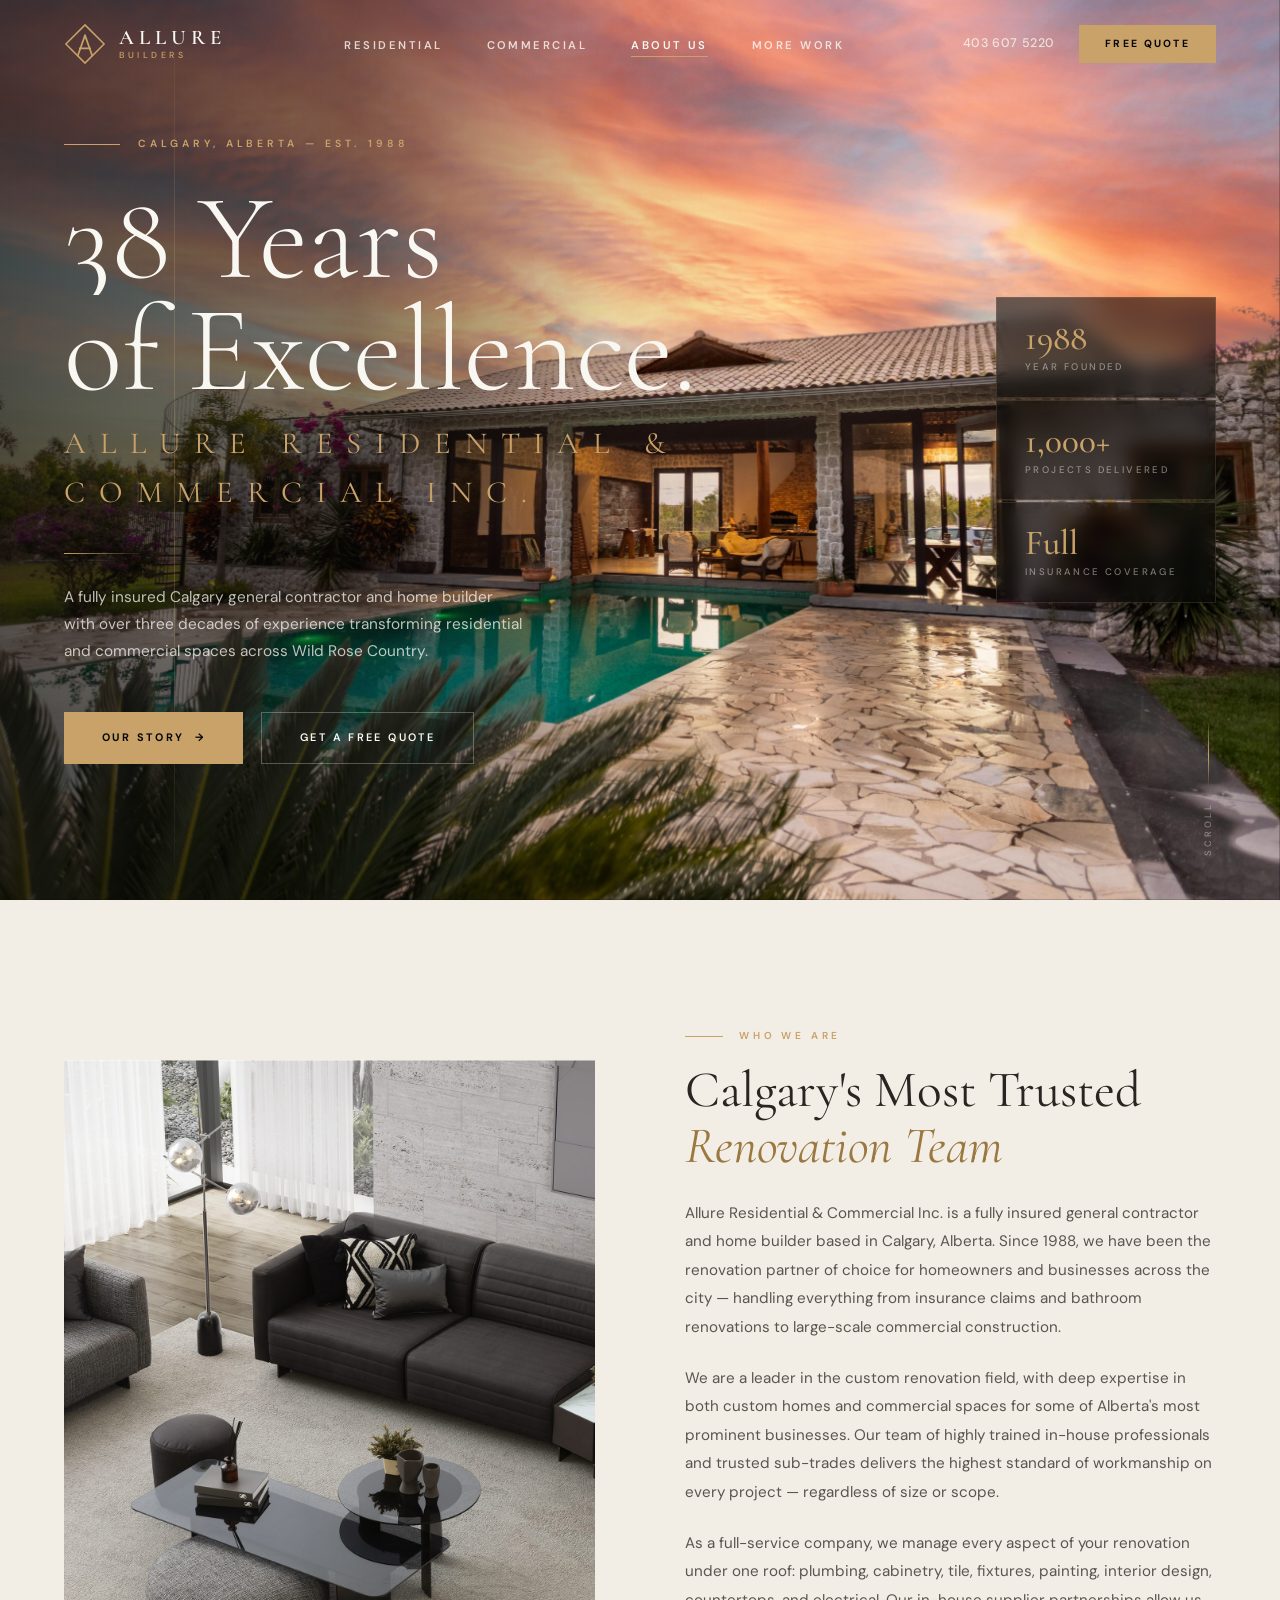
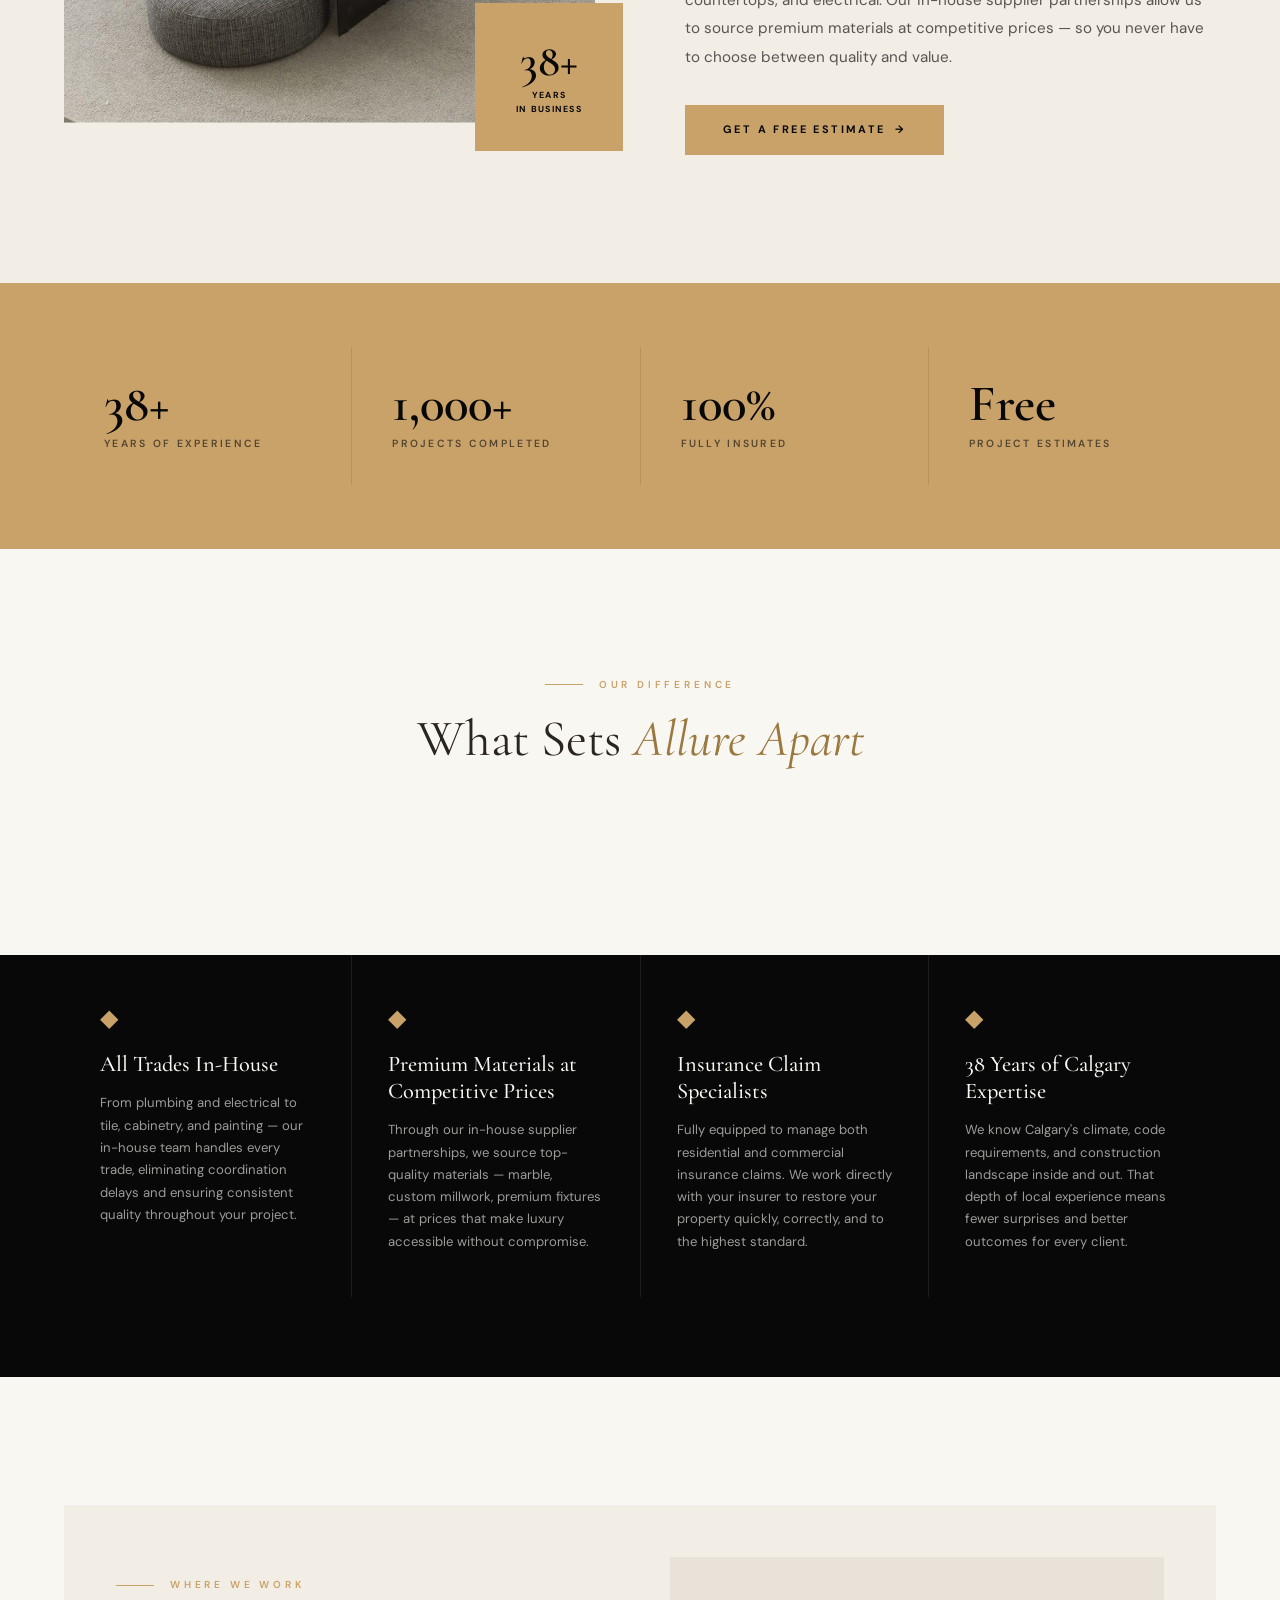
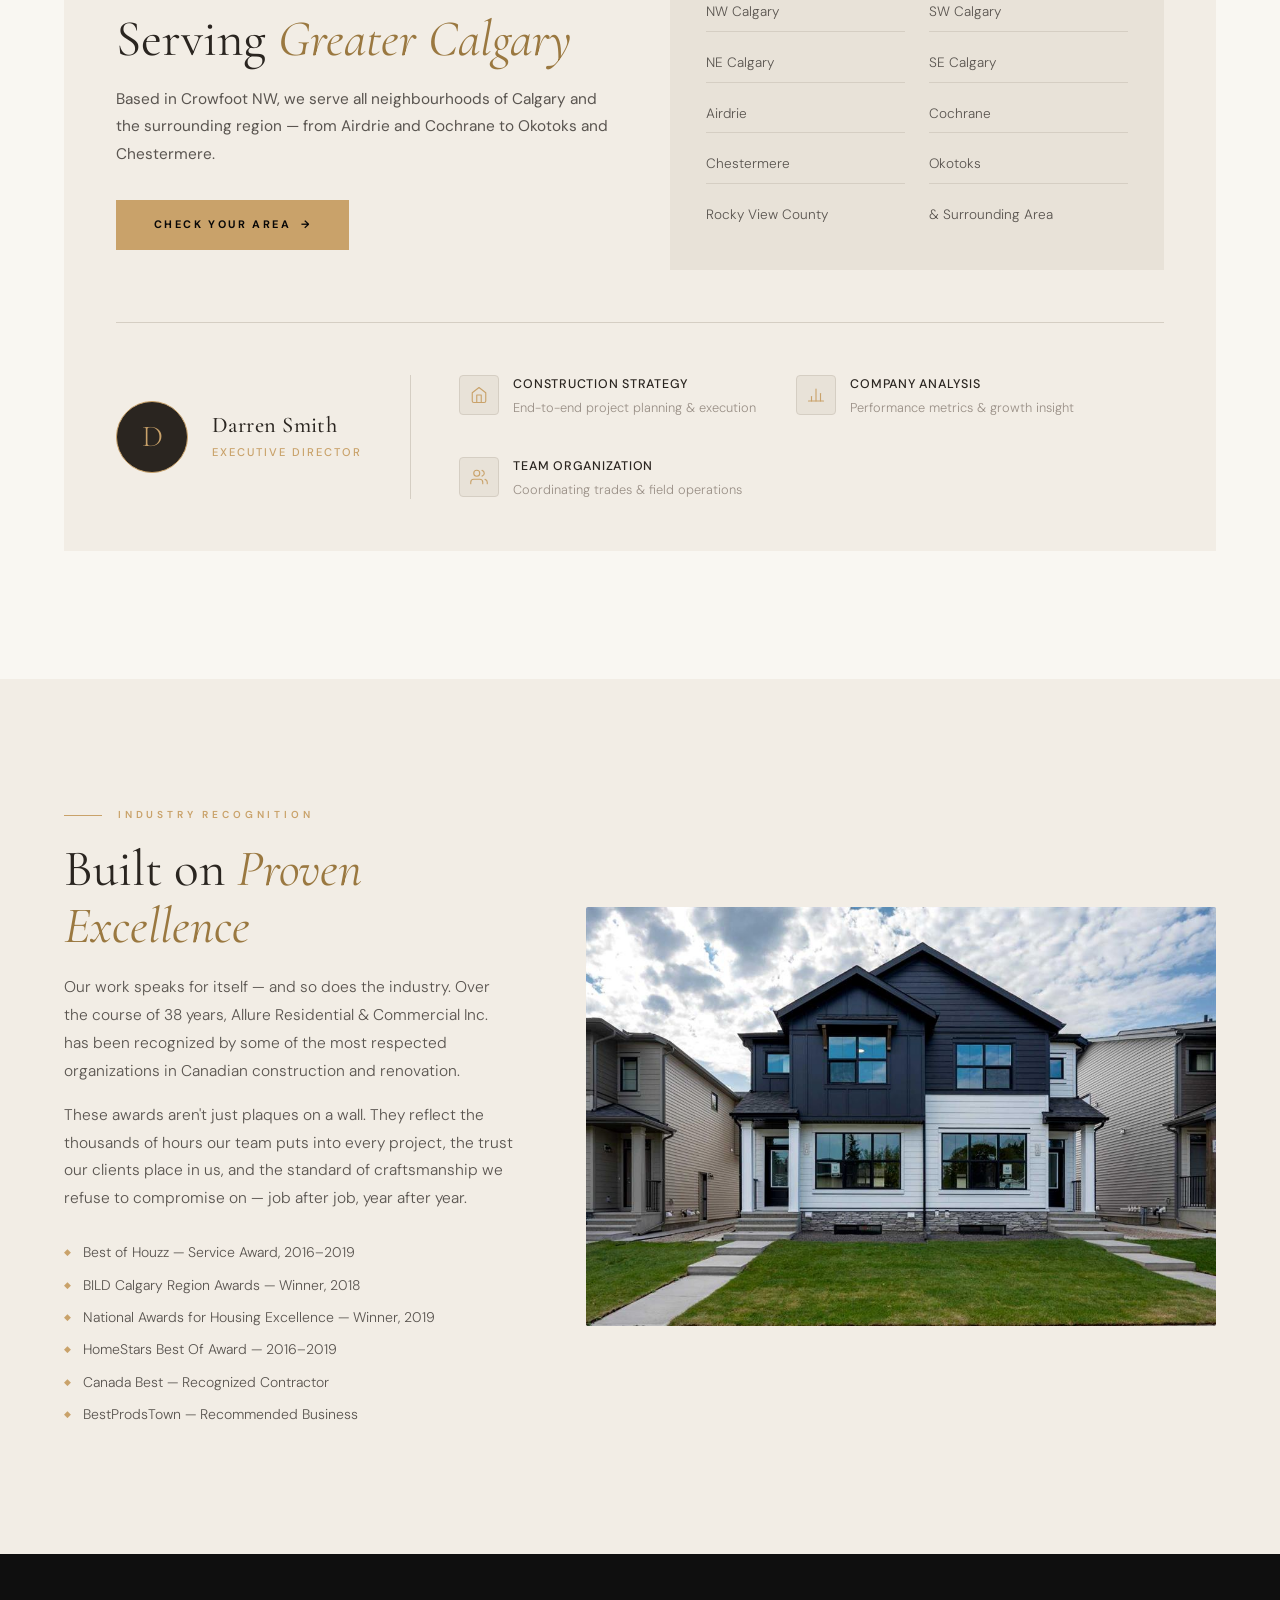
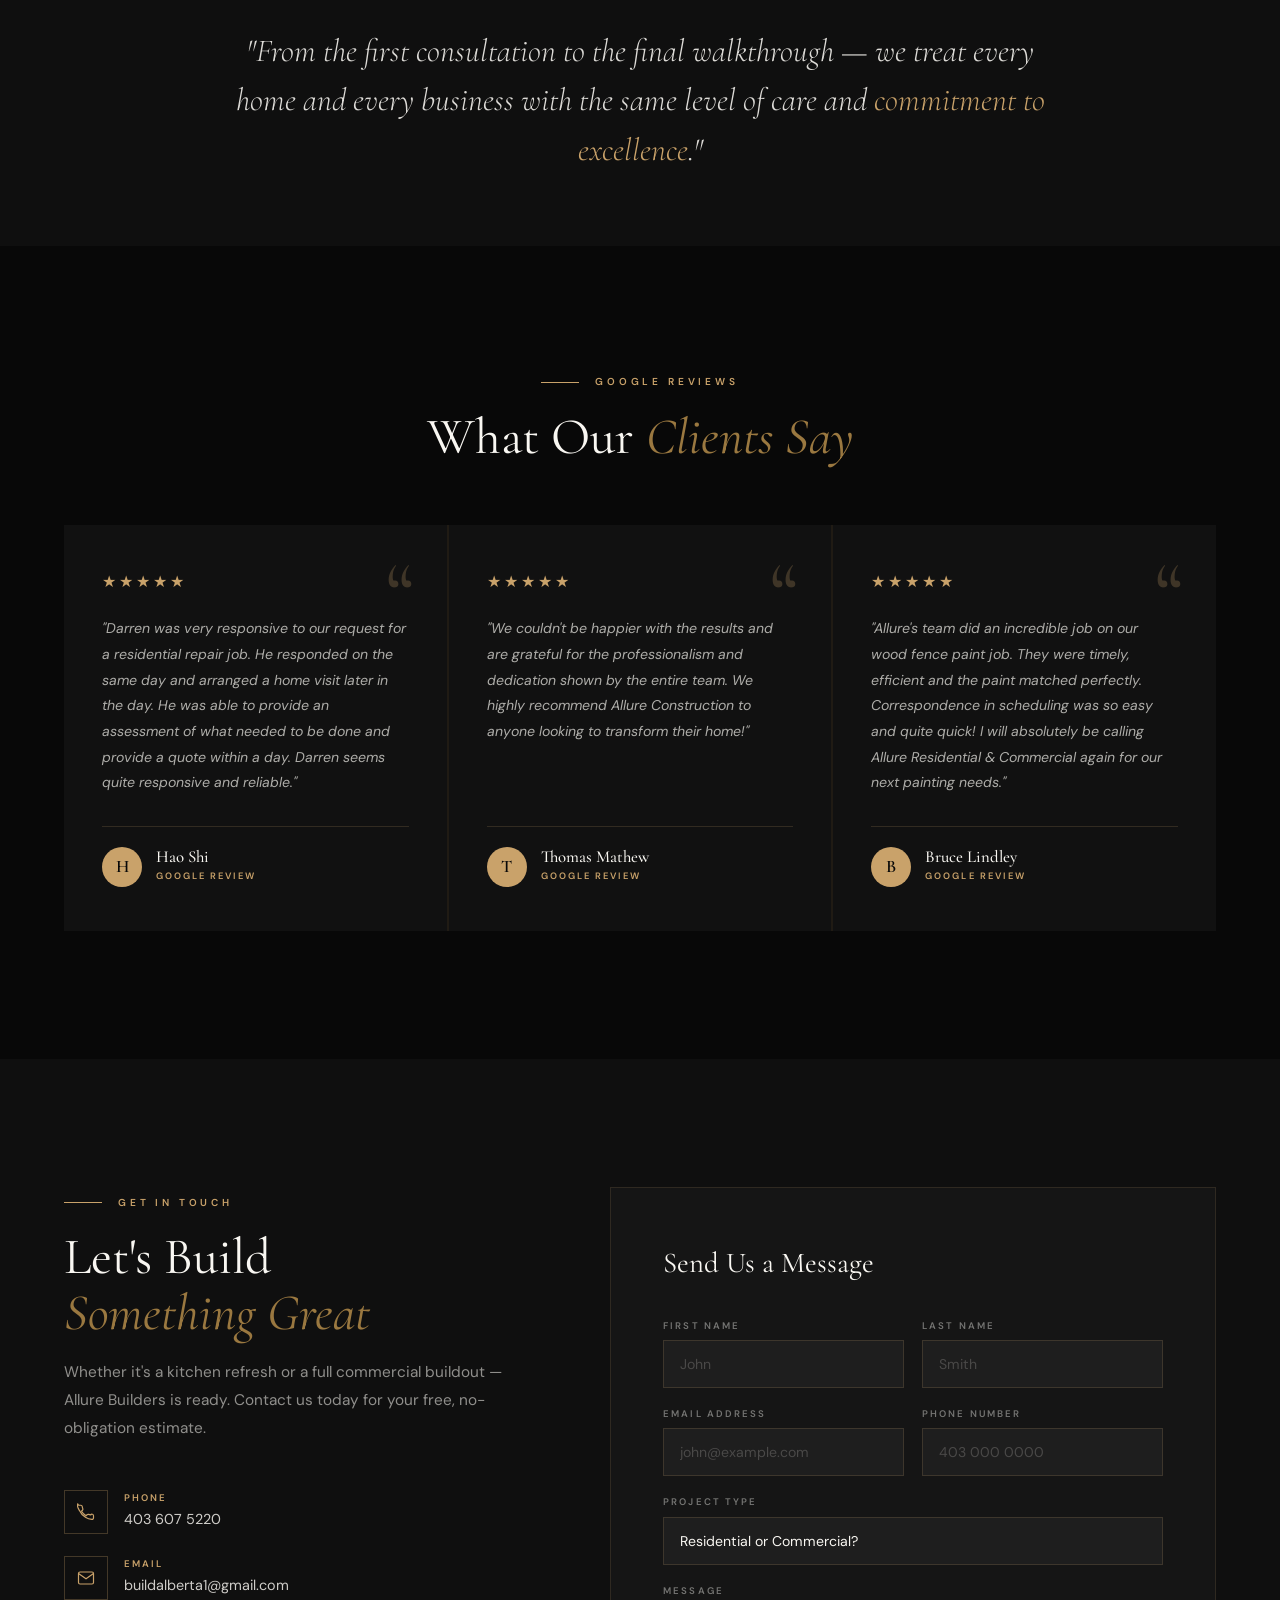
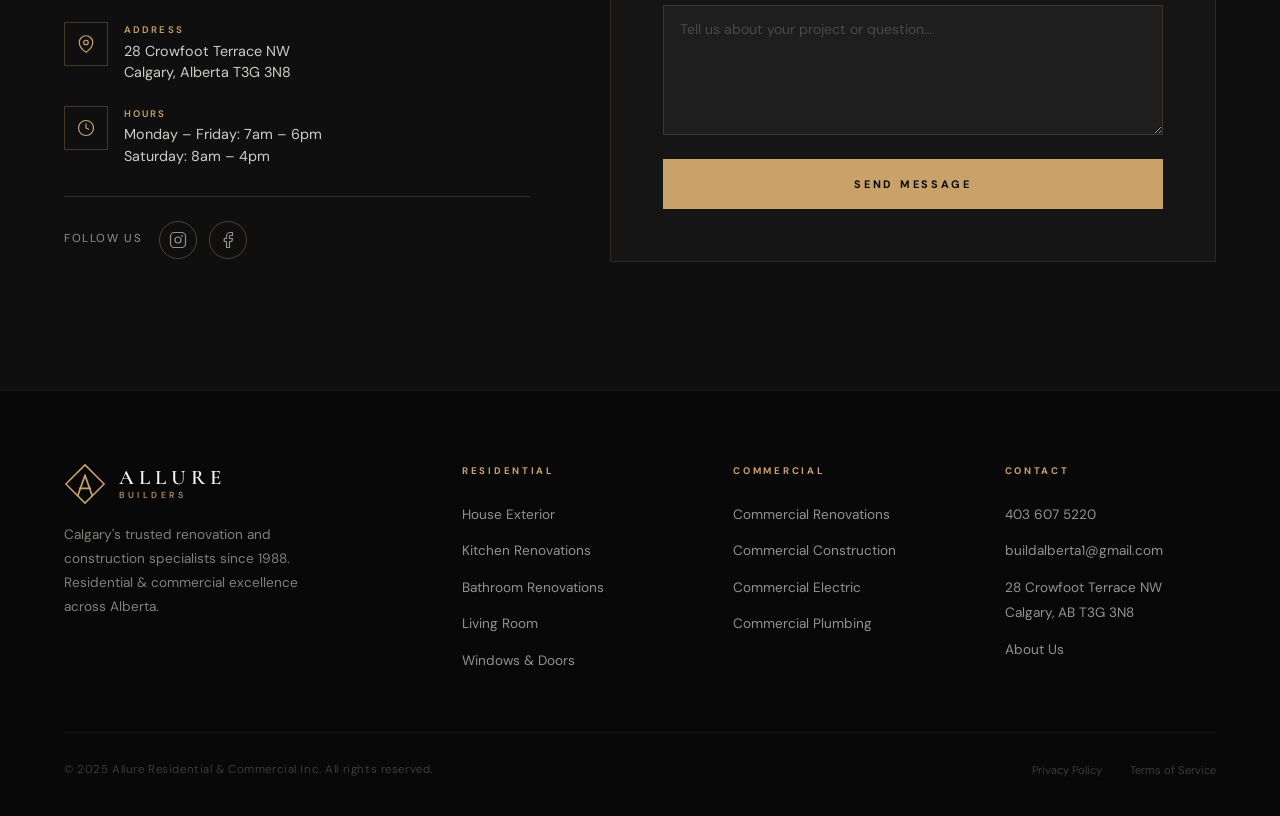
==== commit 944c7a38: "Add More Work page, awards section, social links, new services, gallery updates, and Zapier webhook " ====
--- a/about.html
+++ b/about.html
@@ -6,6 +6,78 @@
   <title>About Allure Builders | Calgary's Premier Renovation Company Since 1988</title>
   <meta name="description" content="Allure Builders — Calgary's fully insured general contractor since 1988. Over 38 years of residential and commercial renovation excellence across Alberta." />
   <link rel="stylesheet" href="styles.css" />
+  <style>
+    /* ── AWARDS SECTION ──────────────────────────────── */
+    .awards-section {
+      background: var(--off-white);
+      padding: var(--section-pad) var(--pad-x);
+    }
+
+    .awards-inner {
+      max-width: var(--max-width);
+      margin: 0 auto;
+      display: grid;
+      grid-template-columns: 1fr 1.4fr;
+      gap: 72px;
+      align-items: center;
+    }
+
+    .awards-text .section-title {
+      margin: 12px 0 20px;
+    }
+
+    .awards-text p {
+      font-size: 0.97rem;
+      font-weight: 300;
+      color: var(--gray-600);
+      line-height: 1.8;
+      margin-bottom: 16px;
+    }
+
+    .awards-list {
+      margin-top: 28px;
+      display: flex;
+      flex-direction: column;
+      gap: 10px;
+    }
+
+    .awards-list-item {
+      display: flex;
+      align-items: flex-start;
+      gap: 12px;
+      font-size: 0.875rem;
+      color: var(--gray-600);
+      font-weight: 300;
+    }
+
+    .awards-list-item::before {
+      content: '◆';
+      color: var(--gold);
+      font-size: 0.55rem;
+      margin-top: 4px;
+      flex-shrink: 0;
+    }
+
+    .awards-img-wrap {
+      display: flex;
+      flex-direction: column;
+      gap: 16px;
+    }
+
+    .awards-house-img {
+      width: 100%;
+      height: auto;
+      display: block;
+      border-radius: 2px;
+    }
+
+    @media (max-width: 900px) {
+      .awards-inner {
+        grid-template-columns: 1fr;
+        gap: 40px;
+      }
+    }
+  </style>
 </head>
 <body>
 
@@ -29,6 +101,7 @@
       <li><a href="index.html">Residential</a></li>
       <li><a href="commercial.html">Commercial</a></li>
       <li><a href="about.html" class="active">About Us</a></li>
+      <li><a href="more-work.html">More Work</a></li>
     </ul>
 
     <div class="nav-right">
@@ -46,6 +119,7 @@
   <a href="index.html">Residential</a>
   <a href="commercial.html">Commercial</a>
   <a href="about.html">About Us</a>
+  <a href="more-work.html">More Work</a>
   <a href="#contact">Free Quote</a>
   <p class="mobile-menu-phone">403 607 5220</p>
 </div>
@@ -107,7 +181,7 @@
 <section class="about-intro section-full" id="about">
   <div class="about-intro-inner">
     <div class="about-img-wrap reveal">
-      <img src="images/hero-residential.jpg" alt="Allure Builders renovation work in progress" style="object-position: center 70%;" />
+      <img src="images/about-team.jpg" alt="Allure Builders renovation work in progress" style="object-position: center center;" />
       <div class="about-badge">
         <div class="badge-num">38+</div>
         <div class="badge-text">Years<br>in Business</div>
@@ -201,30 +275,177 @@
 <!-- ── SERVICE AREAS ───────────────────────────────── -->
 <section>
   <div class="section-wrap">
-    <div style="background: var(--off-white); padding: 52px; display: grid; grid-template-columns: 1fr 1fr; gap: 60px; align-items: center;" class="reveal">
-      <div>
-        <div class="section-eyebrow"><span>Where We Work</span></div>
-        <h2 class="section-title">Serving <em>Greater Calgary</em></h2>
-        <p class="section-subtitle">
-          Based in Crowfoot NW, we serve all neighbourhoods of Calgary and the surrounding region — from Airdrie and Cochrane to Okotoks and Chestermere.
-        </p>
-        <a href="#contact" class="btn-primary btn-arrow" style="margin-top: 32px;">Check Your Area</a>
-      </div>
-      <div>
-        <div style="background: var(--cream); padding: 36px; display: grid; grid-template-columns: 1fr 1fr; gap: 12px 24px;">
-          <div style="font-size: 0.85rem; font-weight: 300; color: var(--gray-600); padding: 8px 0; border-bottom: 1px solid var(--gray-200);">NW Calgary</div>
-          <div style="font-size: 0.85rem; font-weight: 300; color: var(--gray-600); padding: 8px 0; border-bottom: 1px solid var(--gray-200);">SW Calgary</div>
-          <div style="font-size: 0.85rem; font-weight: 300; color: var(--gray-600); padding: 8px 0; border-bottom: 1px solid var(--gray-200);">NE Calgary</div>
-          <div style="font-size: 0.85rem; font-weight: 300; color: var(--gray-600); padding: 8px 0; border-bottom: 1px solid var(--gray-200);">SE Calgary</div>
-          <div style="font-size: 0.85rem; font-weight: 300; color: var(--gray-600); padding: 8px 0; border-bottom: 1px solid var(--gray-200);">Airdrie</div>
-          <div style="font-size: 0.85rem; font-weight: 300; color: var(--gray-600); padding: 8px 0; border-bottom: 1px solid var(--gray-200);">Cochrane</div>
-          <div style="font-size: 0.85rem; font-weight: 300; color: var(--gray-600); padding: 8px 0; border-bottom: 1px solid var(--gray-200);">Chestermere</div>
-          <div style="font-size: 0.85rem; font-weight: 300; color: var(--gray-600); padding: 8px 0; border-bottom: 1px solid var(--gray-200);">Okotoks</div>
-          <div style="font-size: 0.85rem; font-weight: 300; color: var(--gray-600); padding: 8px 0;">Rocky View County</div>
-          <div style="font-size: 0.85rem; font-weight: 300; color: var(--gray-600); padding: 8px 0;">&amp; Surrounding Area</div>
-        </div>
-      </div>
-    </div>
+    <div class="reveal" style="background: var(--off-white); padding: 52px; display: flex; flex-direction: column; gap: 52px;">
+
+      <!-- Row 1: Where we work -->
+      <div style="display: grid; grid-template-columns: 1fr 1fr; gap: 60px; align-items: center;">
+        <div>
+          <div class="section-eyebrow"><span>Where We Work</span></div>
+          <h2 class="section-title">Serving <em>Greater Calgary</em></h2>
+          <p class="section-subtitle">
+            Based in Crowfoot NW, we serve all neighbourhoods of Calgary and the surrounding region — from Airdrie and Cochrane to Okotoks and Chestermere.
+          </p>
+          <a href="#contact" class="btn-primary btn-arrow" style="margin-top: 32px;">Check Your Area</a>
+        </div>
+        <div>
+          <div style="background: var(--cream); padding: 36px; display: grid; grid-template-columns: 1fr 1fr; gap: 12px 24px;">
+            <div style="font-size: 0.85rem; font-weight: 300; color: var(--gray-600); padding: 8px 0; border-bottom: 1px solid var(--gray-200);">NW Calgary</div>
+            <div style="font-size: 0.85rem; font-weight: 300; color: var(--gray-600); padding: 8px 0; border-bottom: 1px solid var(--gray-200);">SW Calgary</div>
+            <div style="font-size: 0.85rem; font-weight: 300; color: var(--gray-600); padding: 8px 0; border-bottom: 1px solid var(--gray-200);">NE Calgary</div>
+            <div style="font-size: 0.85rem; font-weight: 300; color: var(--gray-600); padding: 8px 0; border-bottom: 1px solid var(--gray-200);">SE Calgary</div>
+            <div style="font-size: 0.85rem; font-weight: 300; color: var(--gray-600); padding: 8px 0; border-bottom: 1px solid var(--gray-200);">Airdrie</div>
+            <div style="font-size: 0.85rem; font-weight: 300; color: var(--gray-600); padding: 8px 0; border-bottom: 1px solid var(--gray-200);">Cochrane</div>
+            <div style="font-size: 0.85rem; font-weight: 300; color: var(--gray-600); padding: 8px 0; border-bottom: 1px solid var(--gray-200);">Chestermere</div>
+            <div style="font-size: 0.85rem; font-weight: 300; color: var(--gray-600); padding: 8px 0; border-bottom: 1px solid var(--gray-200);">Okotoks</div>
+            <div style="font-size: 0.85rem; font-weight: 300; color: var(--gray-600); padding: 8px 0;">Rocky View County</div>
+            <div style="font-size: 0.85rem; font-weight: 300; color: var(--gray-600); padding: 8px 0;">&amp; Surrounding Area</div>
+          </div>
+        </div>
+      </div>
+
+      <!-- Divider -->
+      <div style="height: 1px; background: var(--gray-200);"></div>
+
+      <!-- Row 2: Leadership card -->
+      <div style="display: grid; grid-template-columns: auto 1fr; gap: 48px; align-items: center;">
+
+        <!-- Identity -->
+        <div style="display: flex; align-items: center; gap: 24px; flex-shrink: 0;">
+          <div style="
+            width: 72px; height: 72px; border-radius: 50%;
+            background: var(--gray-800);
+            border: 1.5px solid var(--gold);
+            display: flex; align-items: center; justify-content: center;
+            font-family: var(--font-display);
+            font-size: 1.9rem; font-weight: 300;
+            color: var(--gold);
+            flex-shrink: 0;
+          ">D</div>
+          <div>
+            <div style="
+              font-family: var(--font-display);
+              font-size: 1.4rem; font-weight: 500;
+              color: var(--gray-800); letter-spacing: 0.02em;
+              line-height: 1.2;
+            ">Darren Smith</div>
+            <div style="
+              font-size: 0.7rem; font-weight: 500;
+              letter-spacing: 0.18em; text-transform: uppercase;
+              color: var(--gold); margin-top: 5px;
+            ">Executive Director</div>
+          </div>
+        </div>
+
+        <!-- Vertical rule -->
+        <div style="display: contents;">
+          <div style="display: flex; align-items: stretch; gap: 48px;">
+
+            <div style="width: 1px; background: var(--gray-200); flex-shrink: 0;"></div>
+
+            <!-- Expertise items -->
+            <div style="display: flex; gap: 40px; flex-wrap: wrap; align-items: flex-start;">
+
+              <!-- Construction Strategy -->
+              <div style="display: flex; align-items: flex-start; gap: 14px; min-width: 160px;">
+                <div style="
+                  width: 40px; height: 40px; border-radius: 4px;
+                  background: var(--cream); border: 1px solid var(--gray-200);
+                  display: flex; align-items: center; justify-content: center;
+                  flex-shrink: 0;
+                ">
+                  <svg width="18" height="18" viewBox="0 0 24 24" fill="none" stroke="#c9a26a" stroke-width="1.5" stroke-linecap="round" stroke-linejoin="round">
+                    <path d="M3 9l9-7 9 7v11a2 2 0 01-2 2H5a2 2 0 01-2-2z"/>
+                    <polyline points="9 22 9 12 15 12 15 22"/>
+                  </svg>
+                </div>
+                <div>
+                  <div style="font-size: 0.78rem; font-weight: 500; letter-spacing: 0.06em; text-transform: uppercase; color: var(--gray-800); margin-bottom: 3px;">Construction Strategy</div>
+                  <div style="font-size: 0.8rem; font-weight: 300; color: var(--gray-400); line-height: 1.5;">End-to-end project planning &amp; execution</div>
+                </div>
+              </div>
+
+              <!-- Company Analysis -->
+              <div style="display: flex; align-items: flex-start; gap: 14px; min-width: 160px;">
+                <div style="
+                  width: 40px; height: 40px; border-radius: 4px;
+                  background: var(--cream); border: 1px solid var(--gray-200);
+                  display: flex; align-items: center; justify-content: center;
+                  flex-shrink: 0;
+                ">
+                  <svg width="18" height="18" viewBox="0 0 24 24" fill="none" stroke="#c9a26a" stroke-width="1.5" stroke-linecap="round" stroke-linejoin="round">
+                    <line x1="18" y1="20" x2="18" y2="10"/>
+                    <line x1="12" y1="20" x2="12" y2="4"/>
+                    <line x1="6"  y1="20" x2="6"  y2="14"/>
+                    <line x1="2"  y1="20" x2="22" y2="20"/>
+                  </svg>
+                </div>
+                <div>
+                  <div style="font-size: 0.78rem; font-weight: 500; letter-spacing: 0.06em; text-transform: uppercase; color: var(--gray-800); margin-bottom: 3px;">Company Analysis</div>
+                  <div style="font-size: 0.8rem; font-weight: 300; color: var(--gray-400); line-height: 1.5;">Performance metrics &amp; growth insight</div>
+                </div>
+              </div>
+
+              <!-- Team Organization -->
+              <div style="display: flex; align-items: flex-start; gap: 14px; min-width: 160px;">
+                <div style="
+                  width: 40px; height: 40px; border-radius: 4px;
+                  background: var(--cream); border: 1px solid var(--gray-200);
+                  display: flex; align-items: center; justify-content: center;
+                  flex-shrink: 0;
+                ">
+                  <svg width="18" height="18" viewBox="0 0 24 24" fill="none" stroke="#c9a26a" stroke-width="1.5" stroke-linecap="round" stroke-linejoin="round">
+                    <path d="M17 21v-2a4 4 0 00-4-4H5a4 4 0 00-4 4v2"/>
+                    <circle cx="9" cy="7" r="4"/>
+                    <path d="M23 21v-2a4 4 0 00-3-3.87"/>
+                    <path d="M16 3.13a4 4 0 010 7.75"/>
+                  </svg>
+                </div>
+                <div>
+                  <div style="font-size: 0.78rem; font-weight: 500; letter-spacing: 0.06em; text-transform: uppercase; color: var(--gray-800); margin-bottom: 3px;">Team Organization</div>
+                  <div style="font-size: 0.8rem; font-weight: 300; color: var(--gray-400); line-height: 1.5;">Coordinating trades &amp; field operations</div>
+                </div>
+              </div>
+
+            </div>
+          </div>
+        </div>
+
+      </div>
+    </div>
+  </div>
+</section>
+
+<!-- ── AWARDS ──────────────────────────────────────── -->
+<section class="awards-section" id="awards">
+  <div class="awards-inner reveal">
+
+    <div class="awards-text">
+      <div class="section-eyebrow"><span>Industry Recognition</span></div>
+      <h2 class="section-title">Built on <em>Proven Excellence</em></h2>
+      <p>
+        Our work speaks for itself — and so does the industry. Over the course of 38 years, Allure Residential &amp; Commercial Inc. has been recognized by some of the most respected organizations in Canadian construction and renovation.
+      </p>
+      <p>
+        These awards aren't just plaques on a wall. They reflect the thousands of hours our team puts into every project, the trust our clients place in us, and the standard of craftsmanship we refuse to compromise on — job after job, year after year.
+      </p>
+      <div class="awards-list">
+        <div class="awards-list-item">Best of Houzz — Service Award, 2016–2019</div>
+        <div class="awards-list-item">BILD Calgary Region Awards — Winner, 2018</div>
+        <div class="awards-list-item">National Awards for Housing Excellence — Winner, 2019</div>
+        <div class="awards-list-item">HomeStars Best Of Award — 2016–2019</div>
+        <div class="awards-list-item">Canada Best — Recognized Contractor</div>
+        <div class="awards-list-item">BestProdsTown — Recommended Business</div>
+      </div>
+    </div>
+
+    <div class="awards-img-wrap">
+      <img
+        src="images/about-us-awards.jpg"
+        alt="Allure Builders award-winning renovation work and industry recognition"
+        class="awards-house-img"
+      />
+    </div>
+
   </div>
 </section>
 
@@ -337,6 +558,24 @@
             <span class="contact-label">Hours</span>
             <span class="contact-value">Monday – Friday: 7am – 6pm<br>Saturday: 8am – 4pm</span>
           </div>
+        </div>
+      </div>
+
+      <div class="contact-social">
+        <span class="contact-social-label">Follow Us</span>
+        <div class="contact-social-links">
+          <a href="https://www.instagram.com/allure_res_comm" target="_blank" rel="noopener" class="social-link" aria-label="Instagram">
+            <svg width="18" height="18" viewBox="0 0 24 24" fill="none" stroke="currentColor" stroke-width="1.6" stroke-linecap="round" stroke-linejoin="round">
+              <rect x="2" y="2" width="20" height="20" rx="5" ry="5"/>
+              <circle cx="12" cy="12" r="4"/>
+              <circle cx="17.5" cy="6.5" r="1.2" fill="currentColor" stroke="none"/>
+            </svg>
+          </a>
+          <a href="https://www.facebook.com/p/Allure-Residential-Commercial-Inc-100063519582144/" target="_blank" rel="noopener" class="social-link" aria-label="Facebook">
+            <svg width="18" height="18" viewBox="0 0 24 24" fill="none" stroke="currentColor" stroke-width="1.6" stroke-linecap="round" stroke-linejoin="round">
+              <path d="M18 2h-3a5 5 0 0 0-5 5v3H7v4h3v8h4v-8h3l1-4h-4V7a1 1 0 0 1 1-1h3z"/>
+            </svg>
+          </a>
         </div>
       </div>
     </div>
--- a/styles.css
+++ b/styles.css
@@ -619,6 +619,47 @@
 .service-card:hover .service-learn { opacity: 1; transform: translateX(0); }
 .service-learn::after { content: '→'; }
 
+/* Text-only service card variant */
+.service-card--text {
+  background: var(--near-black);
+  border-left: 2px solid var(--gold);
+  display: flex;
+  flex-direction: column;
+  justify-content: space-between;
+  padding: 32px 28px 28px;
+  cursor: default;
+}
+.service-card--text .service-info {
+  position: static;
+  padding: 0;
+  display: flex;
+  flex-direction: column;
+  flex: 1;
+}
+.service-card--text .service-desc {
+  max-height: none;
+  opacity: 0.75;
+  overflow: visible;
+  margin-top: 14px;
+  font-size: 0.82rem;
+  line-height: 1.75;
+}
+.service-card--text .service-divider {
+  width: 32px;
+  height: 1px;
+  background: var(--gold);
+  margin: 16px 0;
+  opacity: 0.6;
+}
+.service-card--text .service-icon {
+  margin-top: auto;
+  padding-top: 24px;
+  color: var(--gold);
+  opacity: 0.4;
+  font-size: 1.1rem;
+  letter-spacing: 0.3em;
+}
+
 /* Services 2-col layout for commercial */
 .services-grid-2 {
   display: grid;
@@ -1209,3 +1250,47 @@
   .gallery-grid { grid-template-columns: 1fr; grid-auto-rows: 280px; }
   .hero-scroll { display: none; }
 }
+
+
+/* ── SOCIAL LINKS (contact section) ─────────────────── */
+.contact-social {
+  display: flex;
+  align-items: center;
+  gap: 16px;
+  margin-top: 28px;
+  padding-top: 24px;
+  border-top: 1px solid rgba(201,162,106,0.2);
+}
+
+.contact-social-label {
+  font-size: 0.72rem;
+  letter-spacing: 0.14em;
+  text-transform: uppercase;
+  color: var(--gray-400);
+  font-weight: 400;
+  flex-shrink: 0;
+}
+
+.contact-social-links {
+  display: flex;
+  gap: 12px;
+}
+
+.social-link {
+  display: flex;
+  align-items: center;
+  justify-content: center;
+  width: 38px;
+  height: 38px;
+  border: 1px solid rgba(201,162,106,0.35);
+  border-radius: 50%;
+  color: var(--gray-400);
+  transition: border-color 0.3s ease, color 0.3s ease, background 0.3s ease;
+  flex-shrink: 0;
+}
+
+.social-link:hover {
+  border-color: var(--gold);
+  color: var(--gold);
+  background: rgba(201,162,106,0.08);
+}
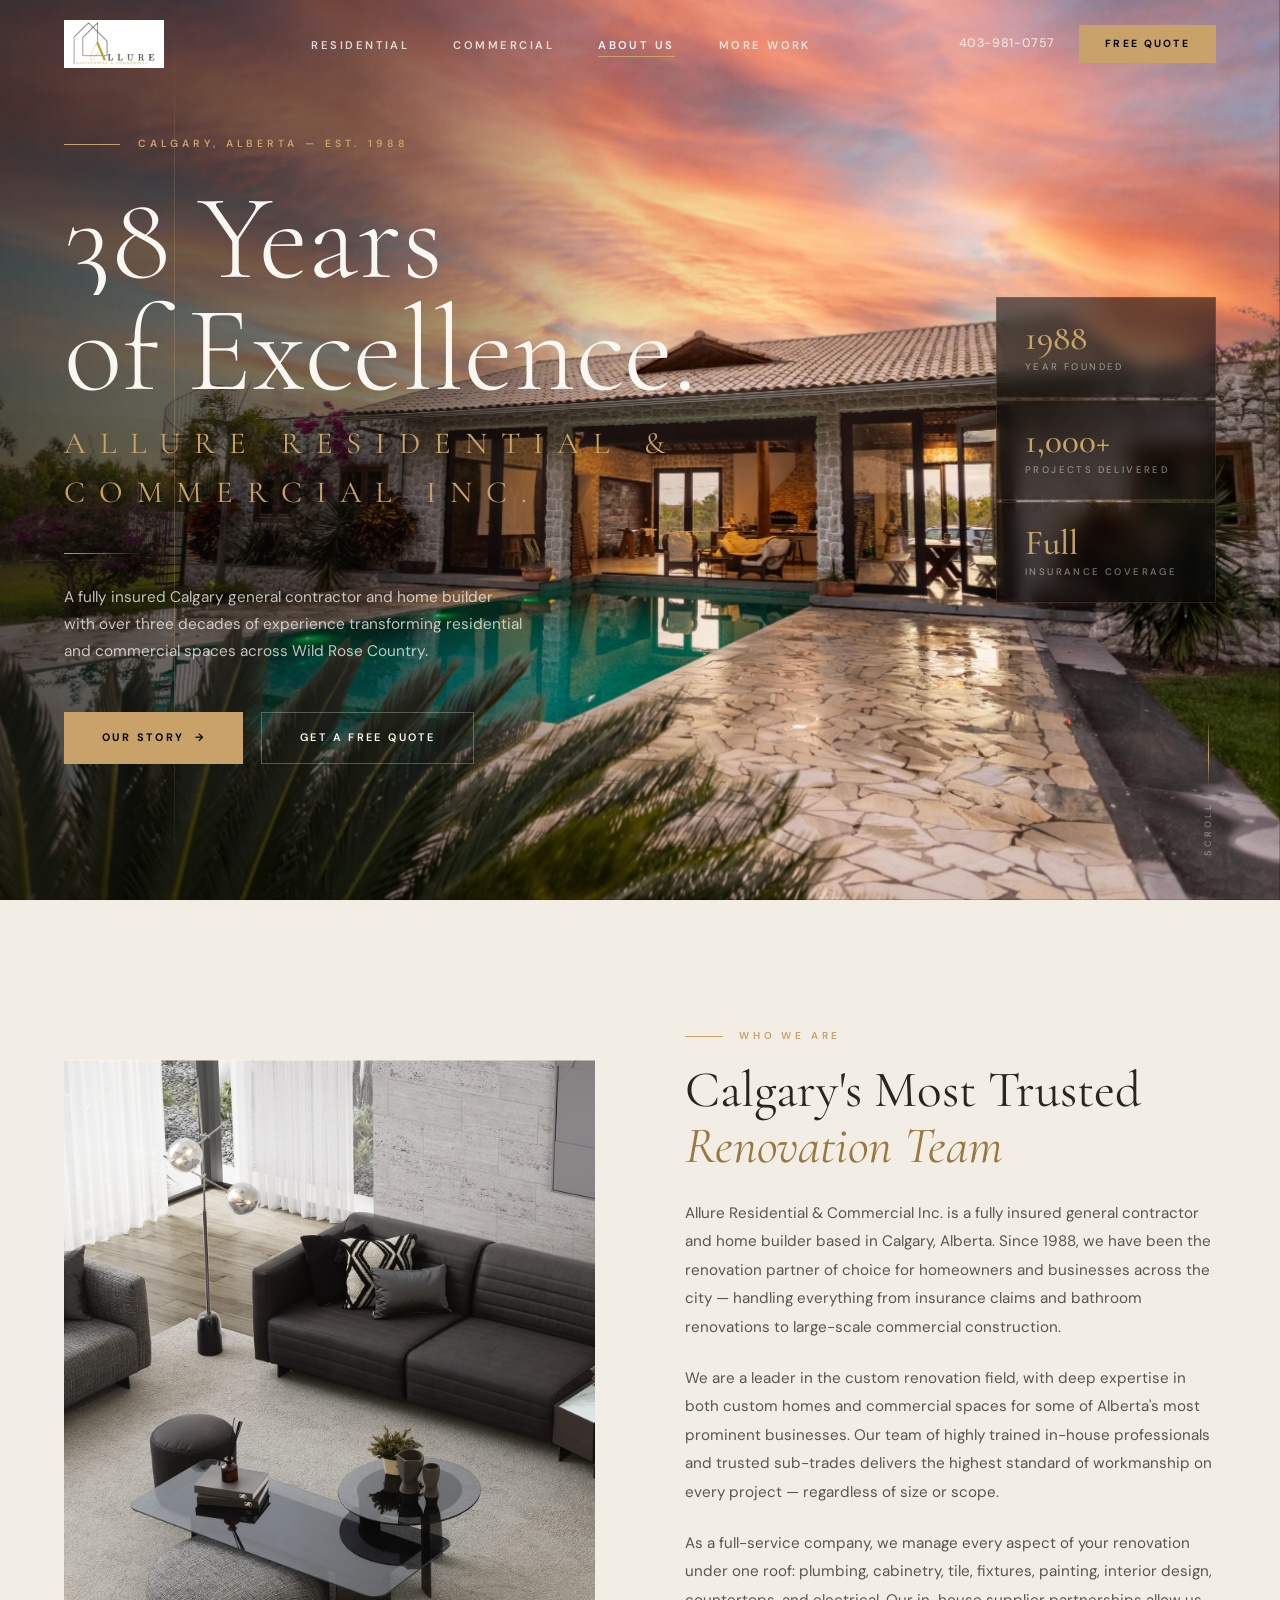
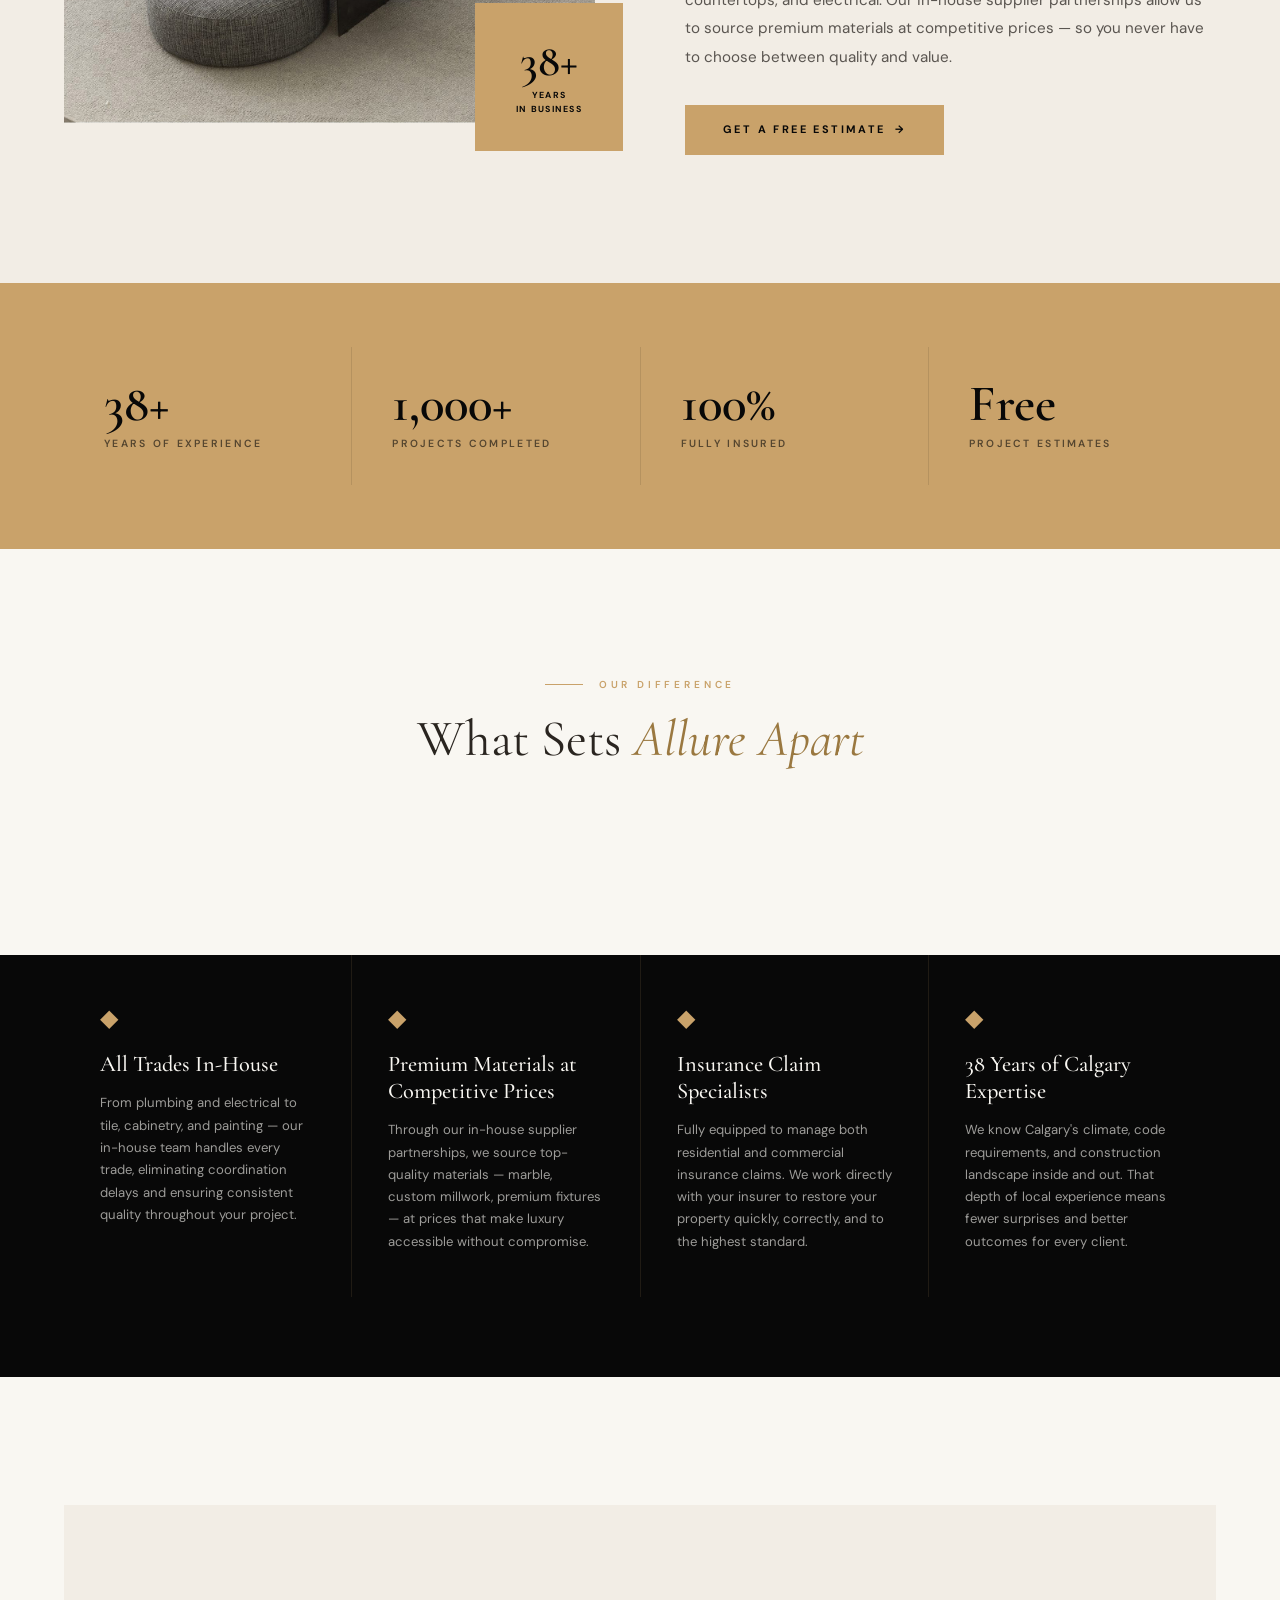
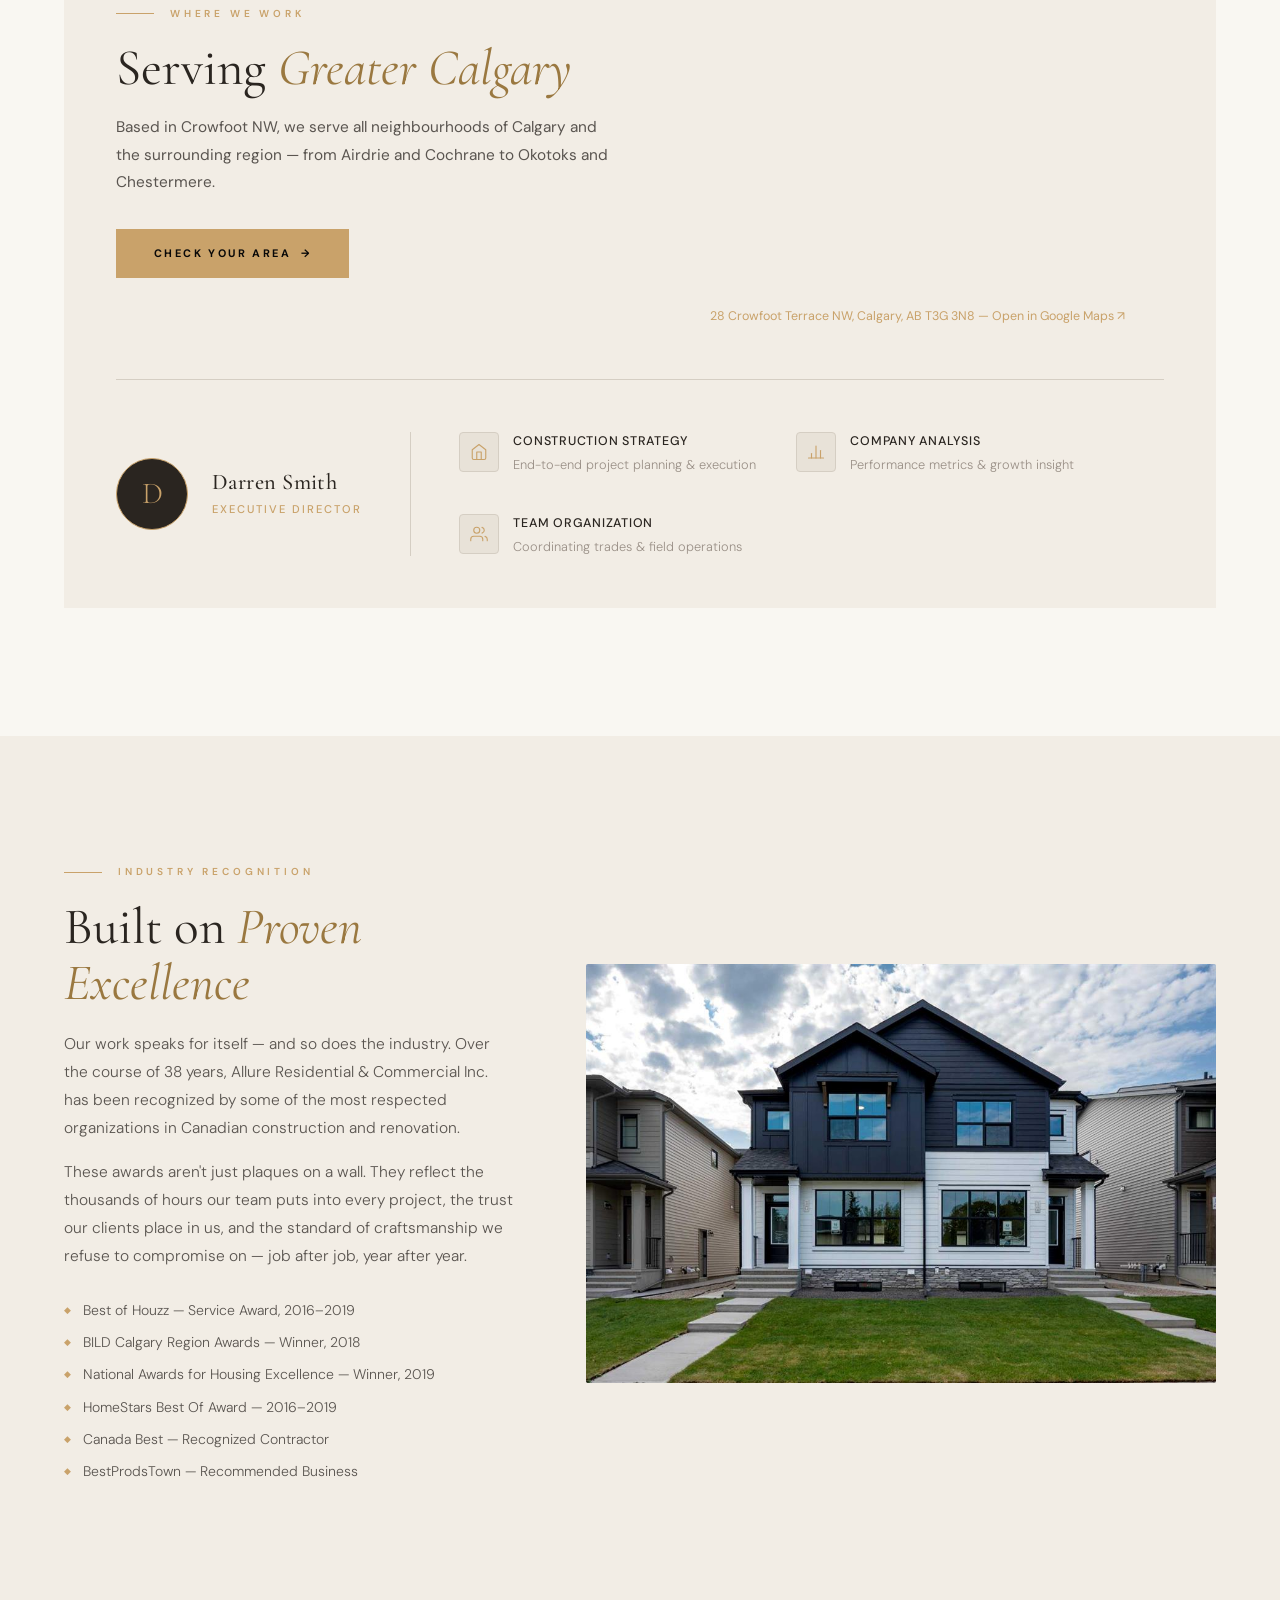
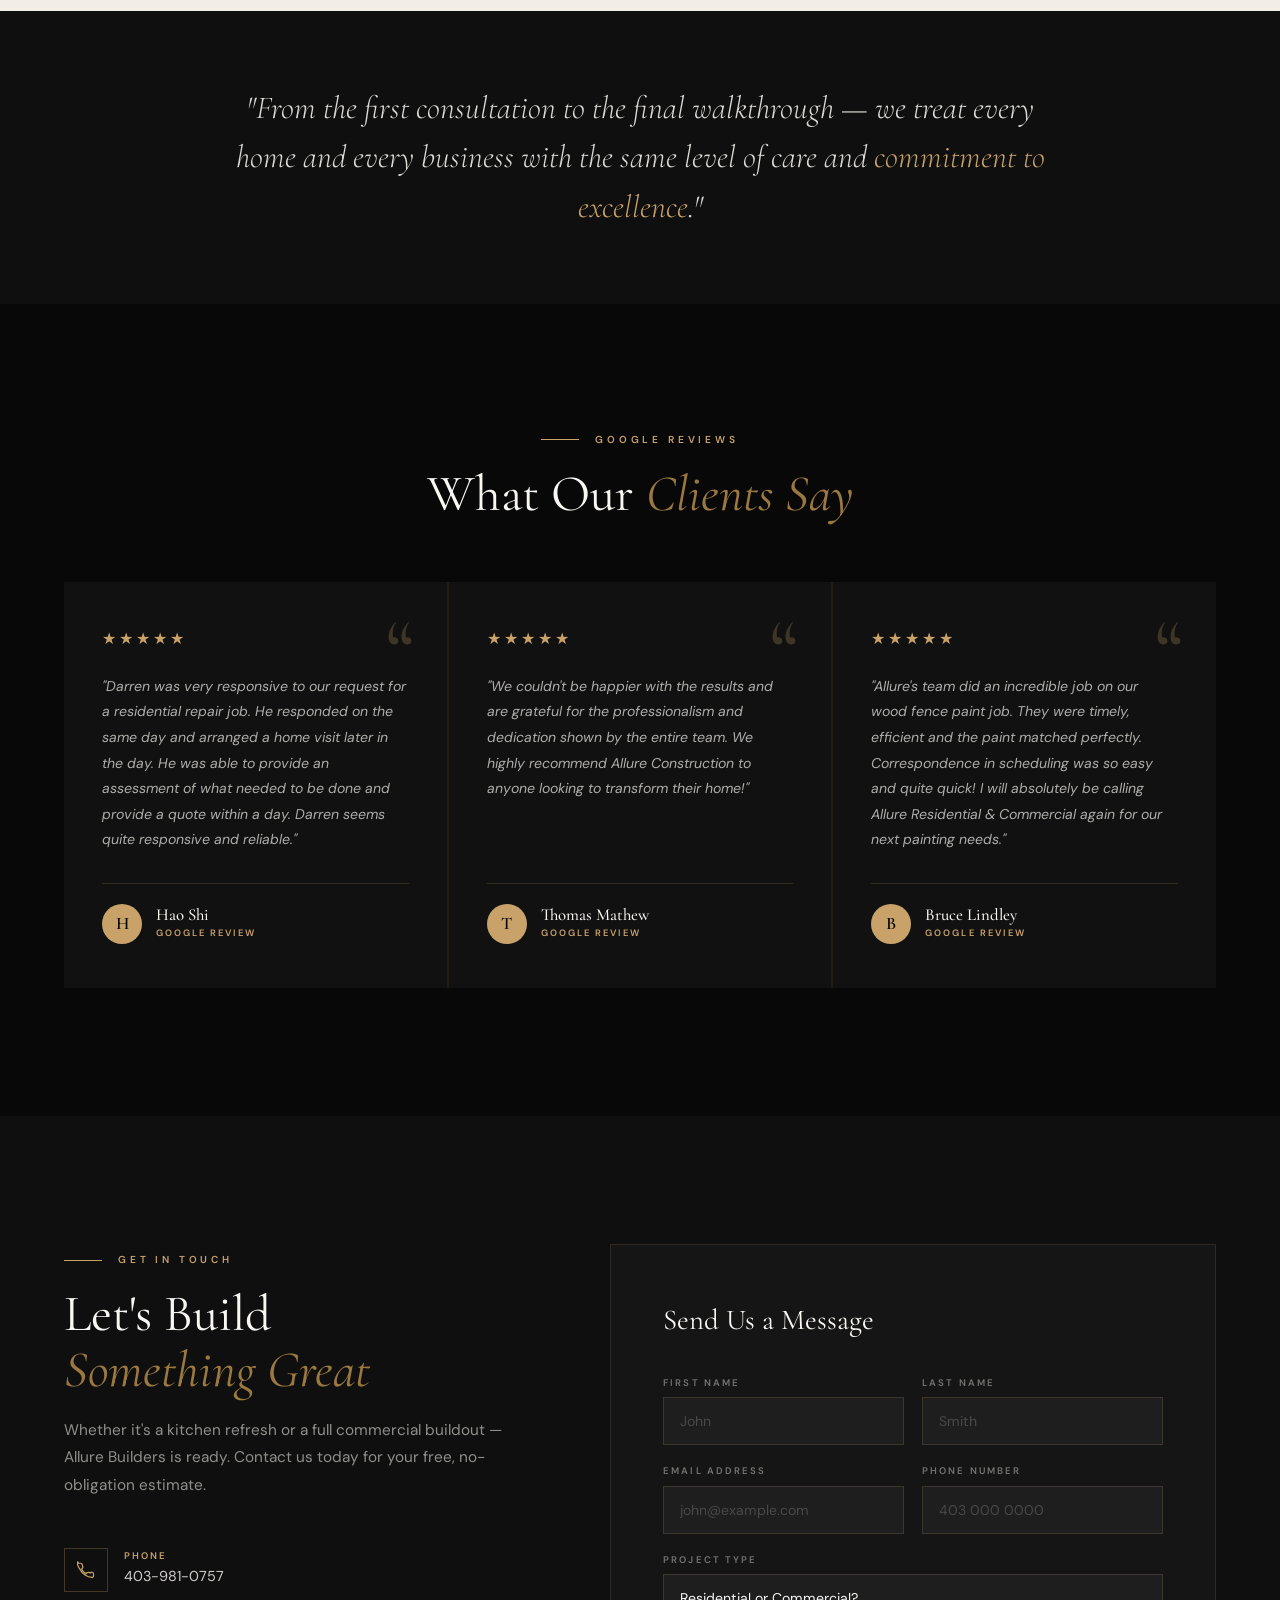
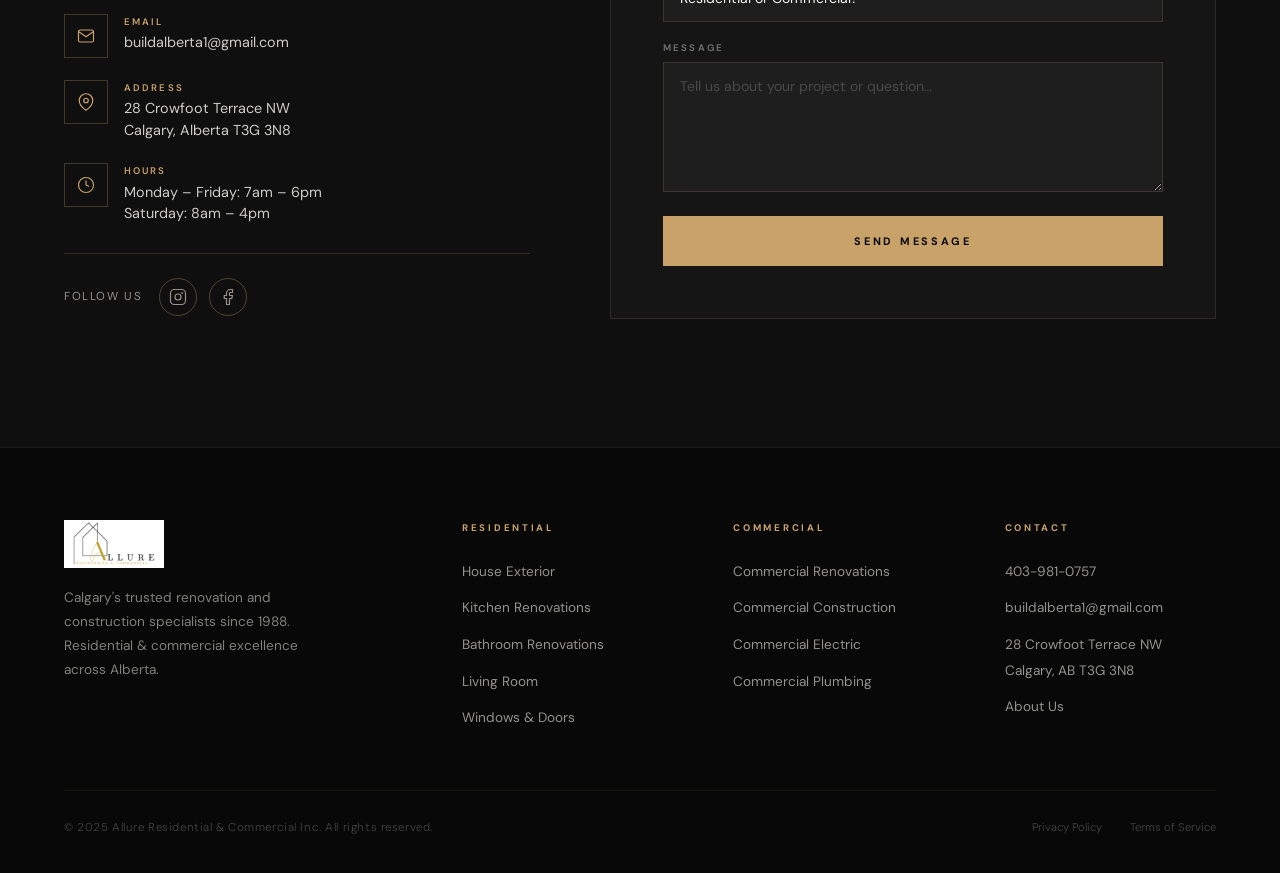
==== commit 613971ff: "Add real logo, update phone to 403-981-0757, add Google Maps, integrate promo video" ====
--- a/about.html
+++ b/about.html
@@ -3,7 +3,7 @@
 <head>
   <meta charset="UTF-8" />
   <meta name="viewport" content="width=device-width, initial-scale=1.0" />
-  <title>About Allure Builders | Calgary's Premier Renovation Company Since 1988</title>
+  <title>About Allure Residential & Commercial Inc. | Calgary's Premier Renovation Company Since 1988</title>
   <meta name="description" content="Allure Builders — Calgary's fully insured general contractor since 1988. Over 38 years of residential and commercial renovation excellence across Alberta." />
   <link rel="stylesheet" href="styles.css" />
   <style>
@@ -85,16 +85,7 @@
 <nav class="nav" id="nav">
   <div class="nav-inner">
     <a href="index.html" class="logo">
-      <svg class="logo-icon" viewBox="0 0 44 44" fill="none">
-        <path d="M22 2L42 22L22 42L2 22Z" stroke="#c9a26a" stroke-width="1.6" fill="none"/>
-        <path d="M22 13L29.5 34" stroke="#c9a26a" stroke-width="1.8" stroke-linecap="round"/>
-        <path d="M22 13L14.5 34" stroke="#c9a26a" stroke-width="1.8" stroke-linecap="round"/>
-        <path d="M16.5 26.5H27.5" stroke="#c9a26a" stroke-width="1.8" stroke-linecap="round"/>
-      </svg>
-      <div class="logo-text">
-        <span class="logo-name">ALLURE</span>
-        <span class="logo-sub">Builders</span>
-      </div>
+      <img src="images/allure-logo.jpg" alt="Allure Residential &amp; Commercial Inc." class="logo-img">
     </a>
 
     <ul class="nav-links">
@@ -105,7 +96,7 @@
     </ul>
 
     <div class="nav-right">
-      <a href="tel:4036075220" class="nav-phone">403 607 5220</a>
+      <a href="tel:4039810757" class="nav-phone">403-981-0757</a>
       <a href="#contact" class="btn-nav">Free Quote</a>
     </div>
 
@@ -121,7 +112,7 @@
   <a href="about.html">About Us</a>
   <a href="more-work.html">More Work</a>
   <a href="#contact">Free Quote</a>
-  <p class="mobile-menu-phone">403 607 5220</p>
+  <p class="mobile-menu-phone">403-981-0757</p>
 </div>
 <div class="mobile-overlay"></div>
 
@@ -288,18 +279,21 @@
           <a href="#contact" class="btn-primary btn-arrow" style="margin-top: 32px;">Check Your Area</a>
         </div>
         <div>
-          <div style="background: var(--cream); padding: 36px; display: grid; grid-template-columns: 1fr 1fr; gap: 12px 24px;">
-            <div style="font-size: 0.85rem; font-weight: 300; color: var(--gray-600); padding: 8px 0; border-bottom: 1px solid var(--gray-200);">NW Calgary</div>
-            <div style="font-size: 0.85rem; font-weight: 300; color: var(--gray-600); padding: 8px 0; border-bottom: 1px solid var(--gray-200);">SW Calgary</div>
-            <div style="font-size: 0.85rem; font-weight: 300; color: var(--gray-600); padding: 8px 0; border-bottom: 1px solid var(--gray-200);">NE Calgary</div>
-            <div style="font-size: 0.85rem; font-weight: 300; color: var(--gray-600); padding: 8px 0; border-bottom: 1px solid var(--gray-200);">SE Calgary</div>
-            <div style="font-size: 0.85rem; font-weight: 300; color: var(--gray-600); padding: 8px 0; border-bottom: 1px solid var(--gray-200);">Airdrie</div>
-            <div style="font-size: 0.85rem; font-weight: 300; color: var(--gray-600); padding: 8px 0; border-bottom: 1px solid var(--gray-200);">Cochrane</div>
-            <div style="font-size: 0.85rem; font-weight: 300; color: var(--gray-600); padding: 8px 0; border-bottom: 1px solid var(--gray-200);">Chestermere</div>
-            <div style="font-size: 0.85rem; font-weight: 300; color: var(--gray-600); padding: 8px 0; border-bottom: 1px solid var(--gray-200);">Okotoks</div>
-            <div style="font-size: 0.85rem; font-weight: 300; color: var(--gray-600); padding: 8px 0;">Rocky View County</div>
-            <div style="font-size: 0.85rem; font-weight: 300; color: var(--gray-600); padding: 8px 0;">&amp; Surrounding Area</div>
-          </div>
+          <iframe
+            src="https://www.google.com/maps?q=28+Crowfoot+Terrace+NW,+Calgary,+Alberta+T3G+3N8&output=embed"
+            width="100%"
+            height="340"
+            style="border:0; display:block; border-radius:4px;"
+            allowfullscreen=""
+            loading="lazy"
+            referrerpolicy="no-referrer-when-downgrade"
+            title="Allure Residential &amp; Commercial Inc. Office Location">
+          </iframe>
+          <p style="font-size:0.78rem; color:var(--gray-600); margin-top:10px; text-align:center;">
+            <a href="https://www.google.com/maps/search/28+Crowfoot+Terrace+NW+Calgary+Alberta+T3G+3N8" target="_blank" rel="noopener" style="color:var(--gold); text-decoration:none;">
+              28 Crowfoot Terrace NW, Calgary, AB T3G 3N8 — Open in Google Maps ↗
+            </a>
+          </p>
         </div>
       </div>
 
@@ -529,7 +523,7 @@
           </div>
           <div class="contact-detail-text">
             <span class="contact-label">Phone</span>
-            <span class="contact-value"><a href="tel:4036075220">403 607 5220</a></span>
+            <span class="contact-value"><a href="tel:4039810757">403-981-0757</a></span>
           </div>
         </div>
         <div class="contact-detail">
@@ -632,16 +626,7 @@
     <div class="footer-top">
       <div class="footer-brand">
         <a href="index.html" class="logo">
-          <svg class="logo-icon" viewBox="0 0 44 44" fill="none">
-            <path d="M22 2L42 22L22 42L2 22Z" stroke="#c9a26a" stroke-width="1.6" fill="none"/>
-            <path d="M22 13L29.5 34" stroke="#c9a26a" stroke-width="1.8" stroke-linecap="round"/>
-            <path d="M22 13L14.5 34" stroke="#c9a26a" stroke-width="1.8" stroke-linecap="round"/>
-            <path d="M16.5 26.5H27.5" stroke="#c9a26a" stroke-width="1.8" stroke-linecap="round"/>
-          </svg>
-          <div class="logo-text">
-            <span class="logo-name">ALLURE</span>
-            <span class="logo-sub">Builders</span>
-          </div>
+      <img src="images/allure-logo.jpg" alt="Allure Residential &amp; Commercial Inc." class="logo-img">
         </a>
         <p class="footer-tagline">Calgary's trusted renovation and construction specialists since 1988. Residential &amp; commercial excellence across Alberta.</p>
       </div>
@@ -667,7 +652,7 @@
       <div>
         <div class="footer-col-title">Contact</div>
         <ul class="footer-links">
-          <li><a href="tel:4036075220">403 607 5220</a></li>
+          <li><a href="tel:4039810757">403-981-0757</a></li>
           <li><a href="mailto:buildalberta1@gmail.com">buildalberta1@gmail.com</a></li>
           <li><a href="#">28 Crowfoot Terrace NW<br>Calgary, AB T3G 3N8</a></li>
           <li><a href="about.html">About Us</a></li>
--- a/styles.css
+++ b/styles.css
@@ -98,6 +98,12 @@
   flex-shrink: 0;
 }
 .logo-icon { width: 42px; height: 42px; }
+.logo-img {
+  height: 48px;
+  width: auto;
+  display: block;
+  object-fit: contain;
+}
 .logo-text {
   display: flex;
   flex-direction: column;
@@ -263,6 +269,13 @@
   opacity: 1;
   transform: scale(1.0);
   animation: heroZoom 18s ease-out forwards;
+}
+.hero-video {
+  width: 100%;
+  height: 100%;
+  object-fit: cover;
+  object-position: center;
+  animation: none;
 }
 @keyframes heroZoom {
   from { transform: scale(1.02); }
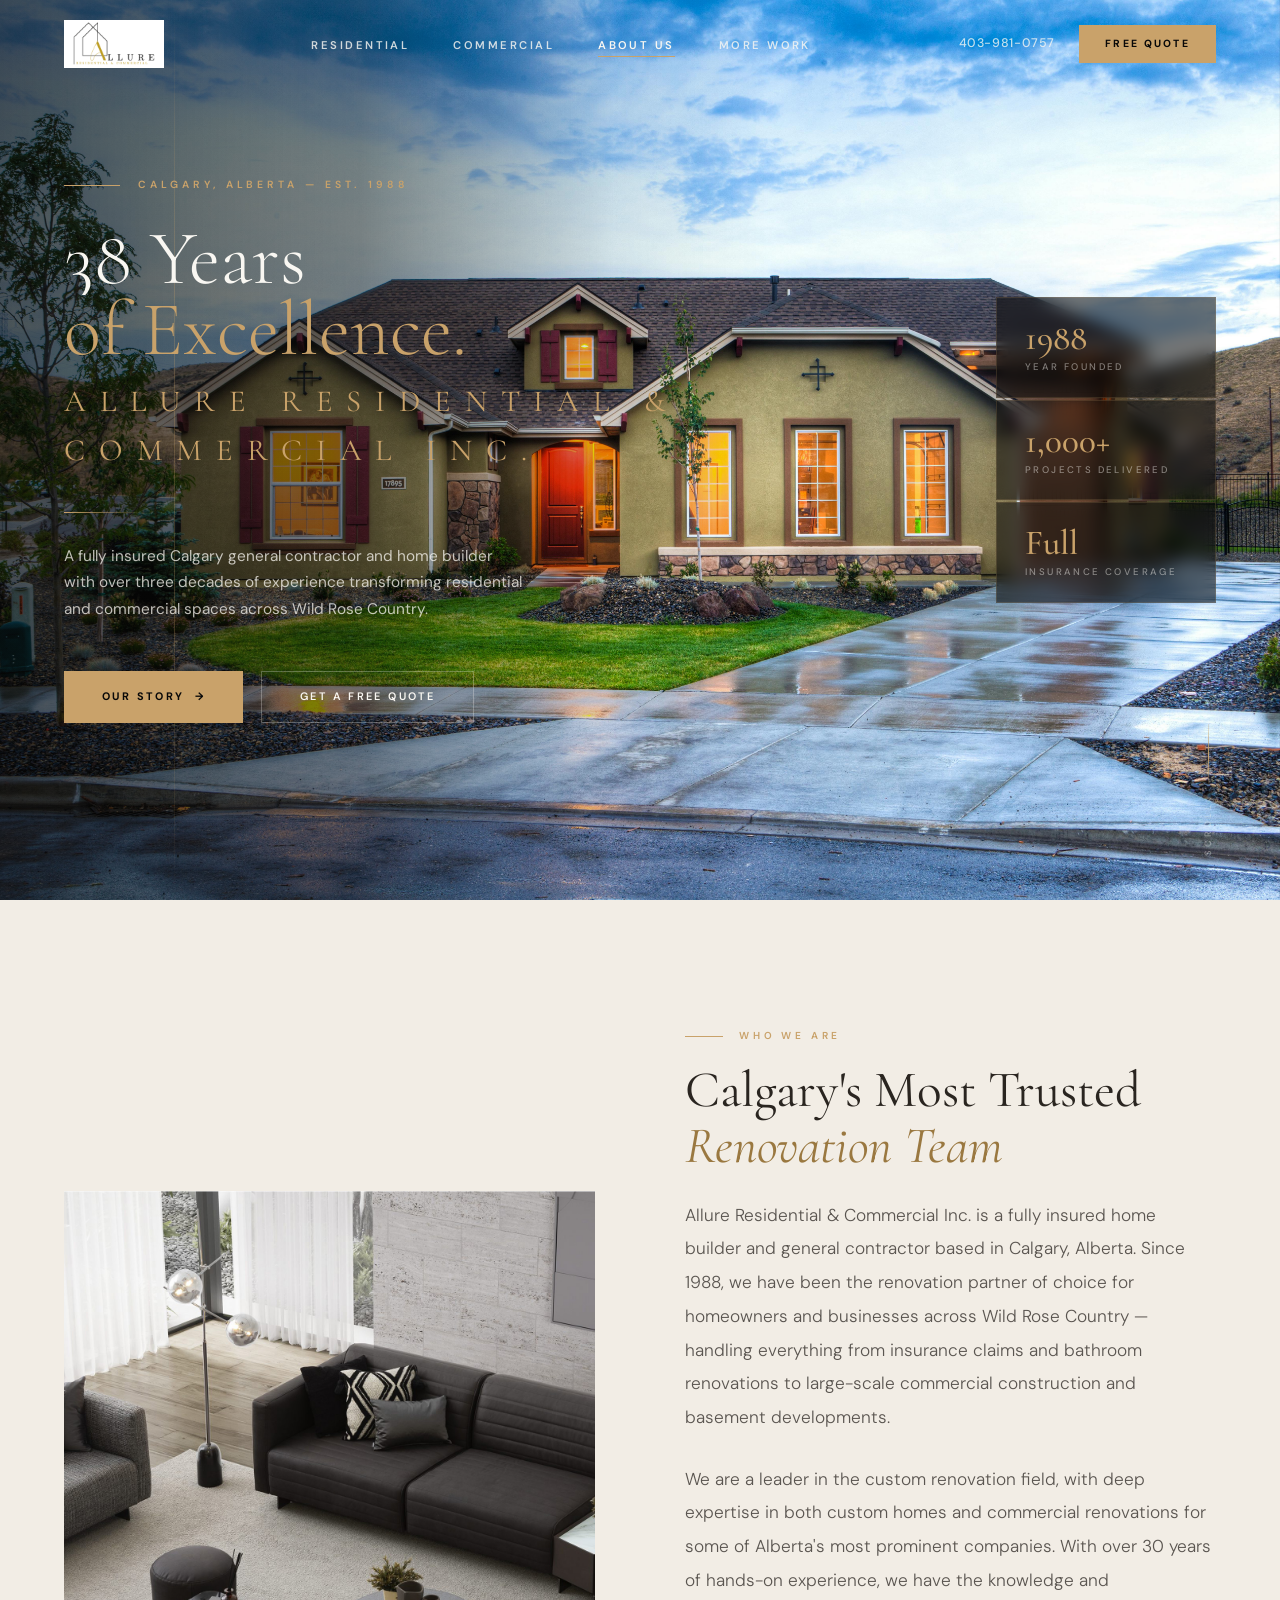
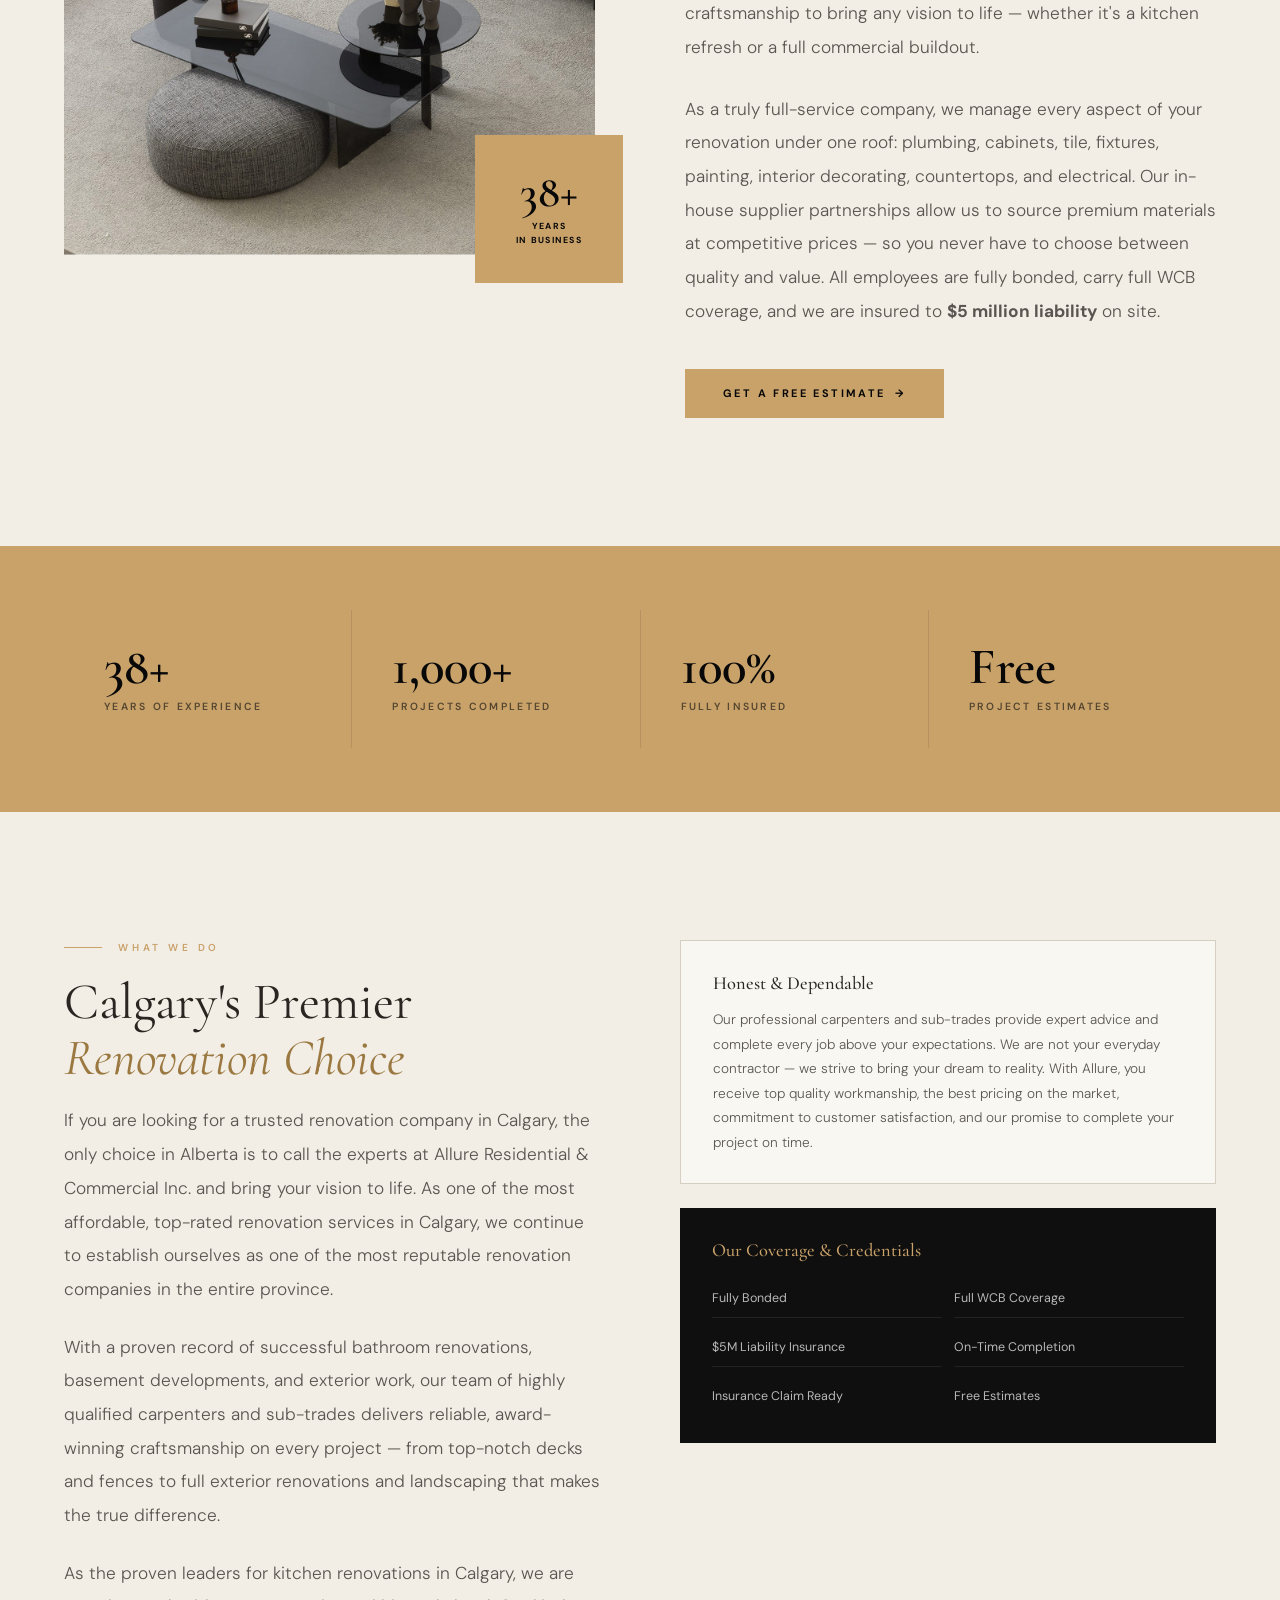
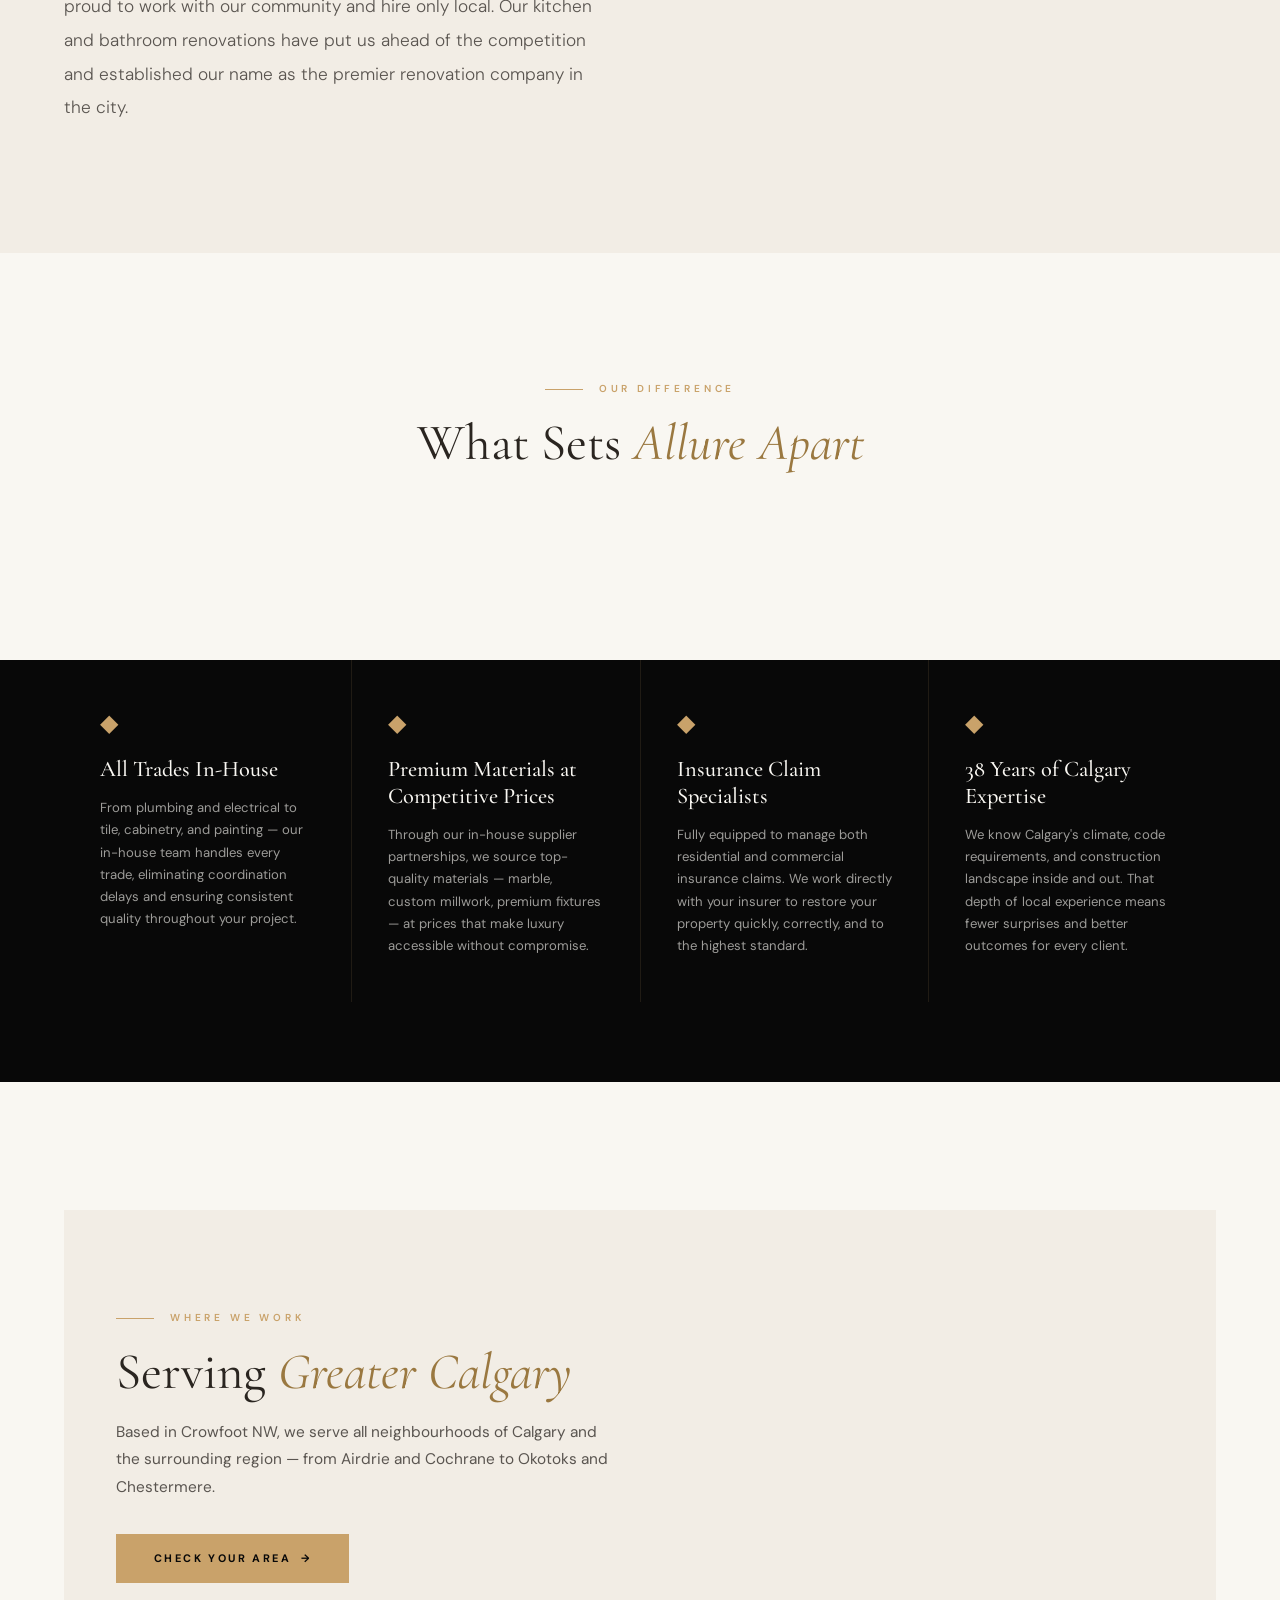
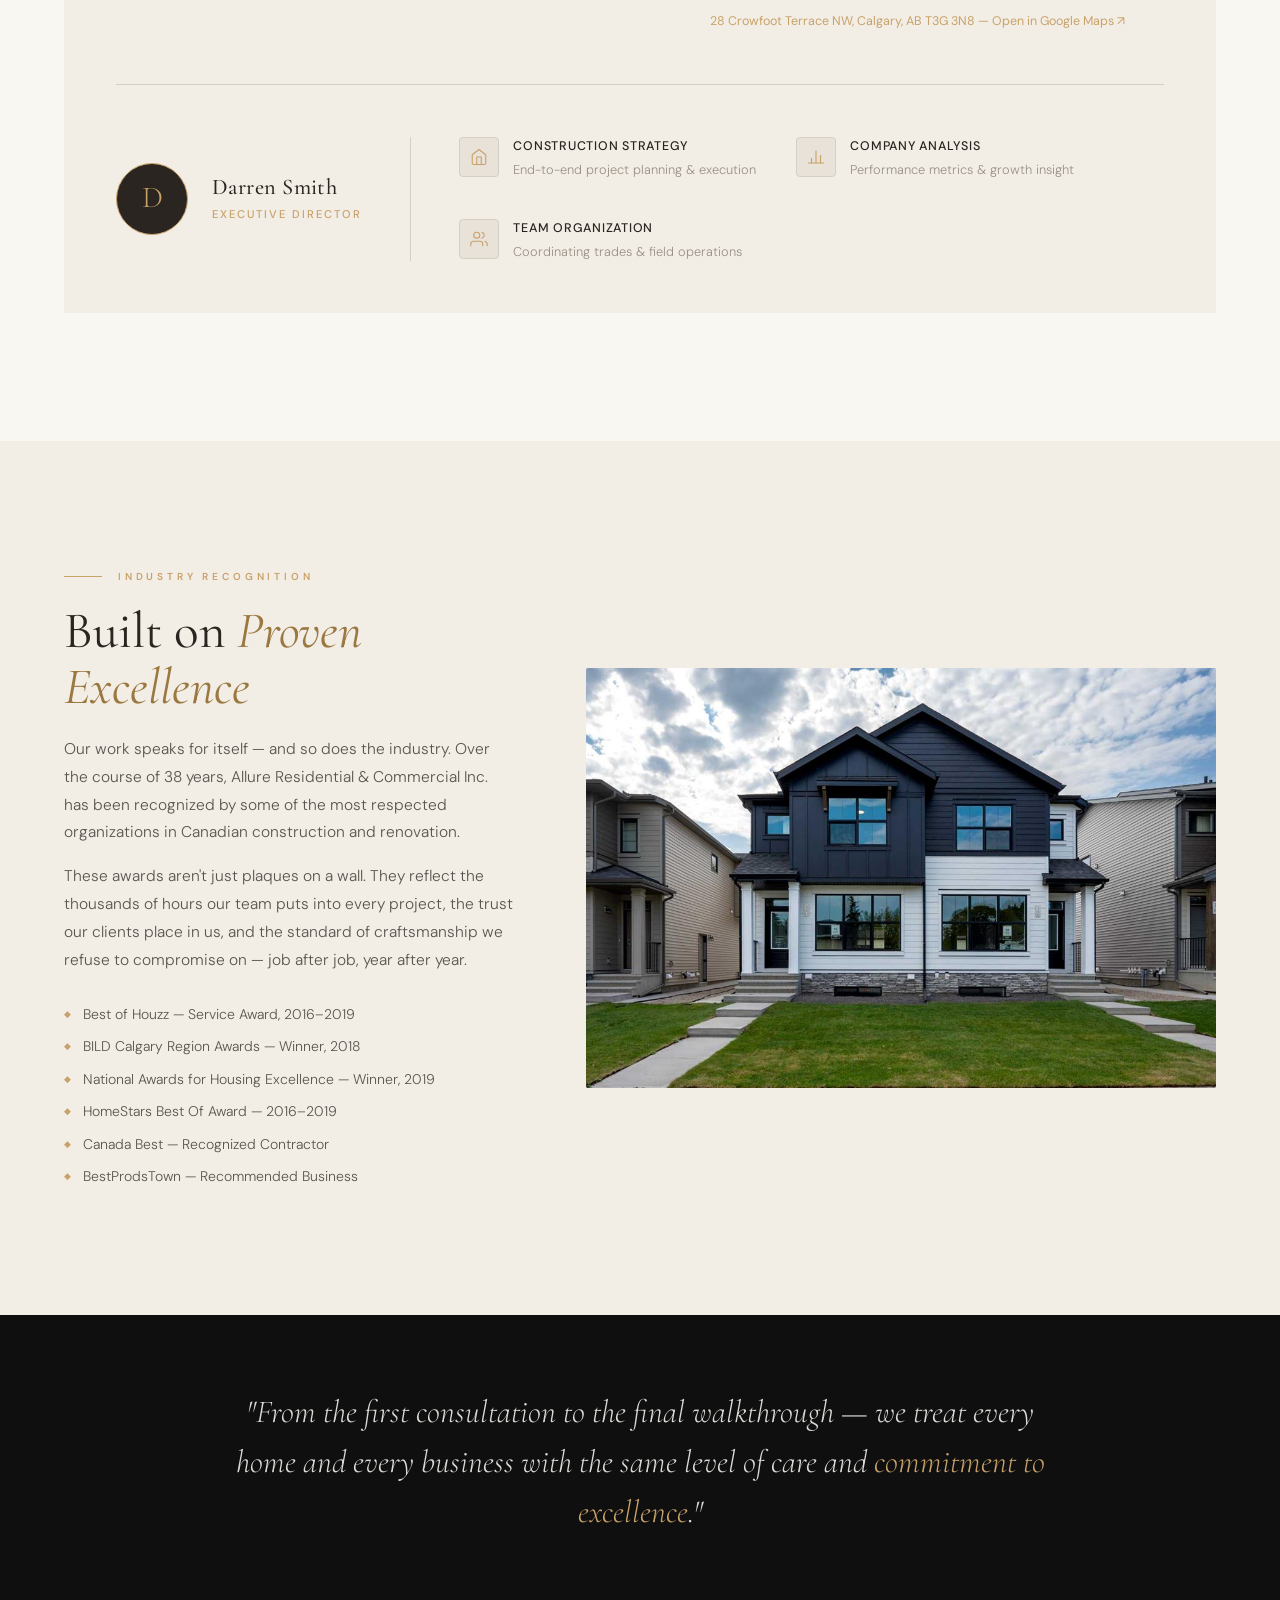
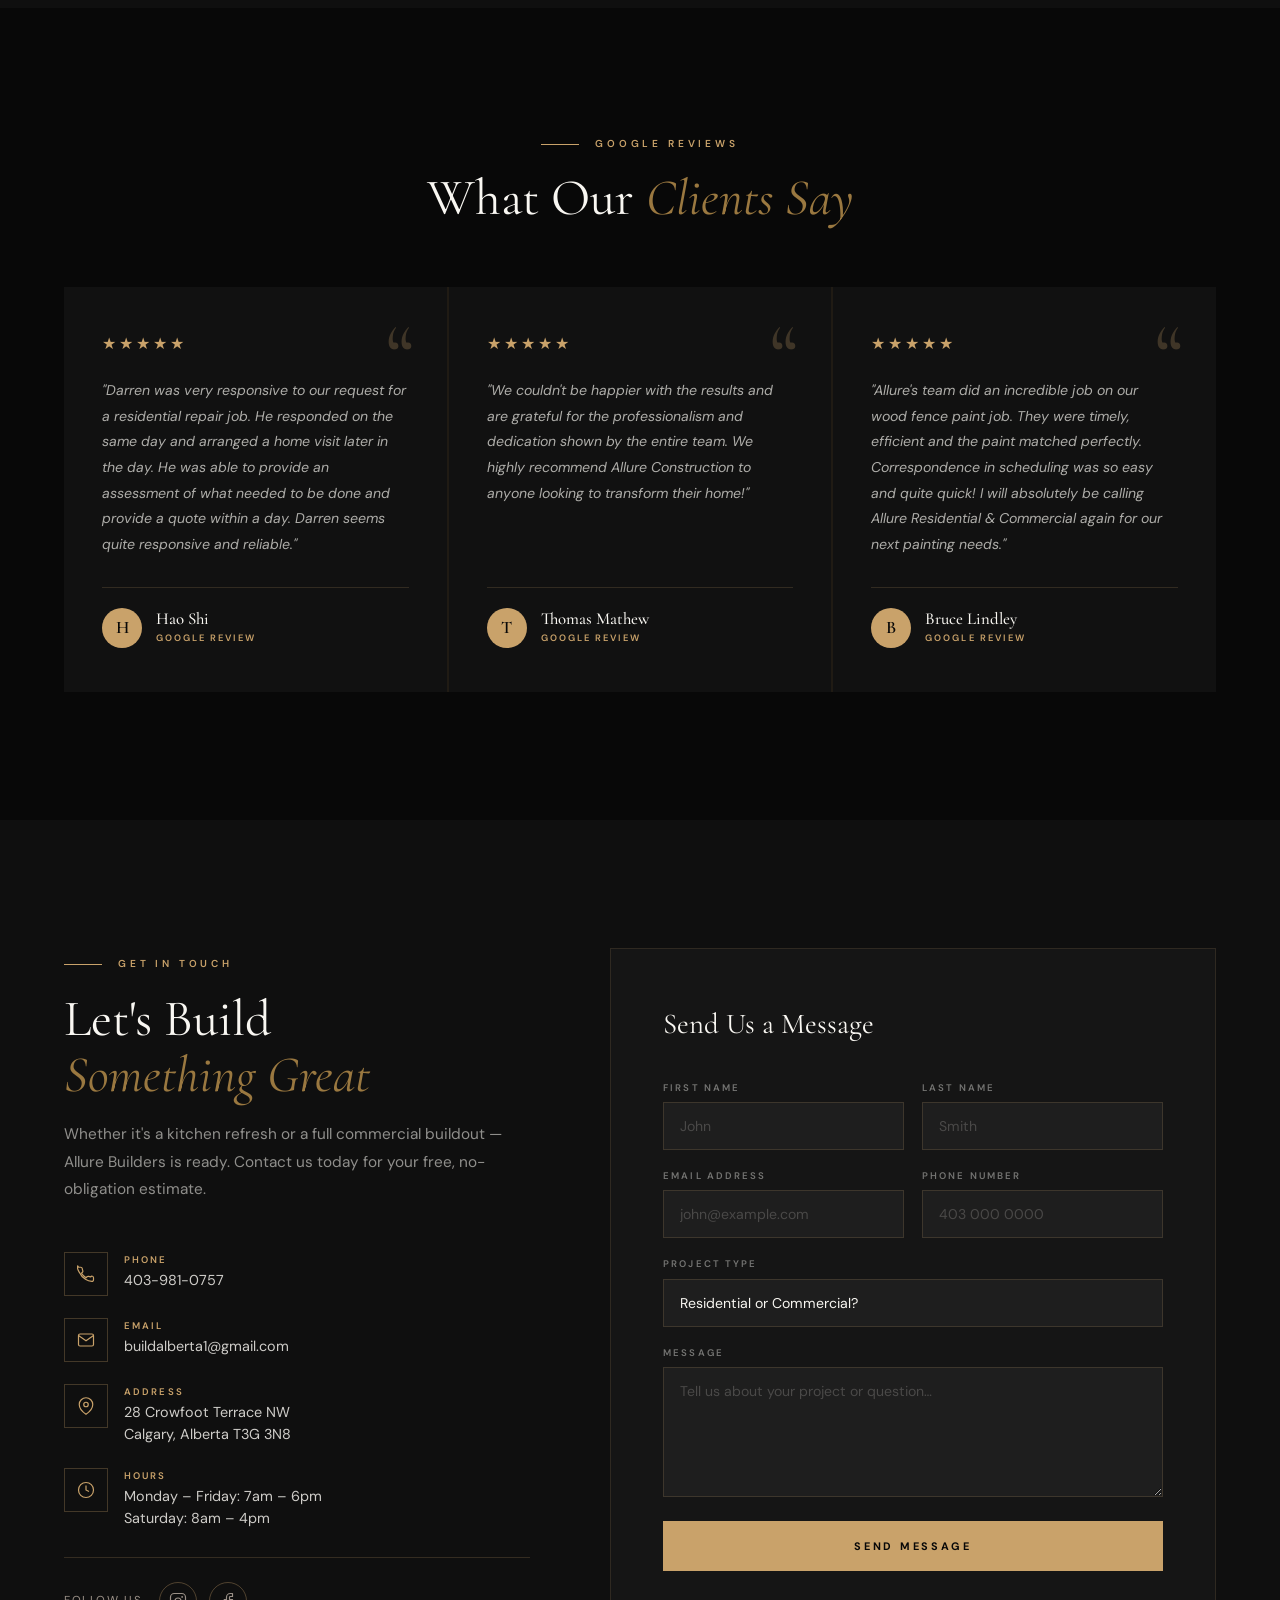
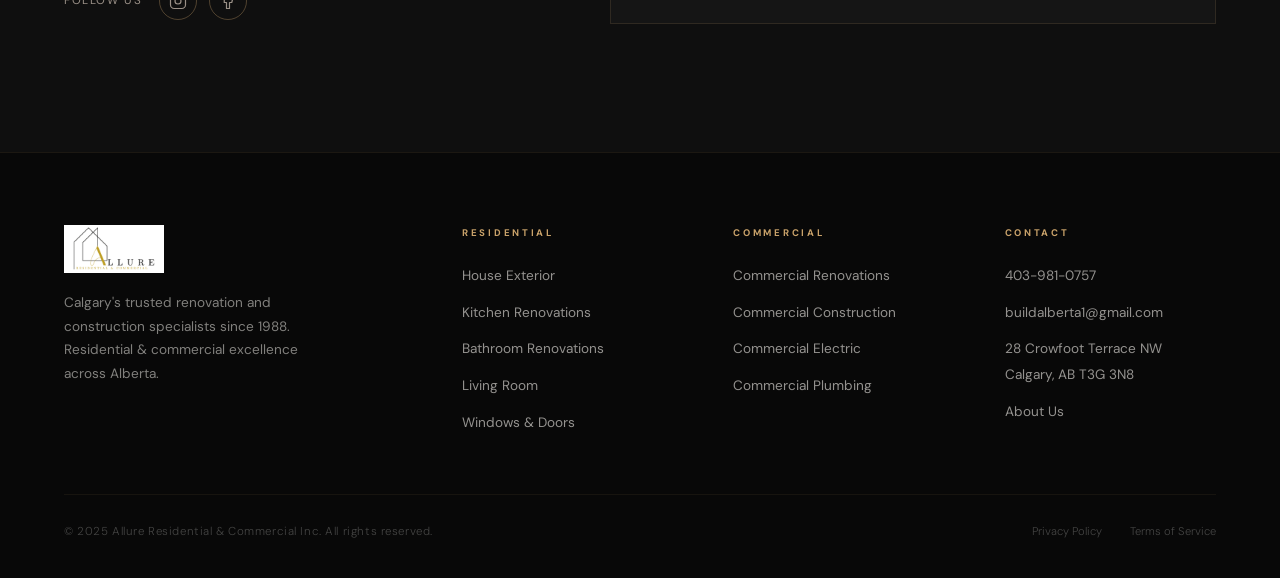
==== commit f00f1e84: "Add 4 new services, commercial video hero, about page hero image, logo, phone update, gold title, te" ====
--- a/about.html
+++ b/about.html
@@ -3,8 +3,8 @@
 <head>
   <meta charset="UTF-8" />
   <meta name="viewport" content="width=device-width, initial-scale=1.0" />
-  <title>About Allure Residential & Commercial Inc. | Calgary's Premier Renovation Company Since 1988</title>
-  <meta name="description" content="Allure Builders — Calgary's fully insured general contractor since 1988. Over 38 years of residential and commercial renovation excellence across Alberta." />
+  <title>Calgary Renovations | Construction Business For Over 30+ Years | Allure Residential & Commercial Inc.</title>
+  <meta name="description" content="Based in Calgary, Alberta, Allure Residential & Commercial Inc. is a fully insured Home Builder and General Contractor. Specializing in kitchen renovations, bathroom renovations, basement developments, commercial construction, plumbing, electrical and insurance claims since 1988." />
   <link rel="stylesheet" href="styles.css" />
   <style>
     /* ── AWARDS SECTION ──────────────────────────────── */
@@ -118,7 +118,7 @@
 
 <!-- ── HERO ───────────────────────────────────────── -->
 <section class="hero about-hero">
-  <div class="hero-bg" style="background-image: url('images/hero-residential.jpg'); background-position: center 40%;"></div>
+  <div class="hero-bg" style="background-image: url('images/about-us-page-hero.jpg'); background-position: center 40%;"></div>
   <div class="hero-overlay"></div>
   <div class="hero-line"></div>
 
@@ -184,13 +184,13 @@
       <h2 class="section-title">Calgary's Most Trusted<br><em>Renovation Team</em></h2>
 
       <p class="about-body">
-        Allure Residential &amp; Commercial Inc. is a fully insured general contractor and home builder based in Calgary, Alberta. Since 1988, we have been the renovation partner of choice for homeowners and businesses across the city — handling everything from insurance claims and bathroom renovations to large-scale commercial construction.
+        Allure Residential &amp; Commercial Inc. is a fully insured home builder and general contractor based in Calgary, Alberta. Since 1988, we have been the renovation partner of choice for homeowners and businesses across Wild Rose Country — handling everything from insurance claims and bathroom renovations to large-scale commercial construction and basement developments.
       </p>
       <p class="about-body">
-        We are a leader in the custom renovation field, with deep expertise in both custom homes and commercial spaces for some of Alberta's most prominent businesses. Our team of highly trained in-house professionals and trusted sub-trades delivers the highest standard of workmanship on every project — regardless of size or scope.
+        We are a leader in the custom renovation field, with deep expertise in both custom homes and commercial renovations for some of Alberta's most prominent companies. With over 30 years of hands-on experience, we have the knowledge and craftsmanship to bring any vision to life — whether it's a kitchen refresh or a full commercial buildout.
       </p>
       <p class="about-body">
-        As a full-service company, we manage every aspect of your renovation under one roof: plumbing, cabinetry, tile, fixtures, painting, interior design, countertops, and electrical. Our in-house supplier partnerships allow us to source premium materials at competitive prices — so you never have to choose between quality and value.
+        As a truly full-service company, we manage every aspect of your renovation under one roof: plumbing, cabinets, tile, fixtures, painting, interior decorating, countertops, and electrical. Our in-house supplier partnerships allow us to source premium materials at competitive prices — so you never have to choose between quality and value. All employees are fully bonded, carry full WCB coverage, and we are insured to <strong>$5 million liability</strong> on site.
       </p>
 
       <a href="#contact" class="btn-primary btn-arrow" style="margin-top: 12px;">Get a Free Estimate</a>
@@ -219,6 +219,51 @@
     </div>
   </div>
 </div>
+
+<!-- ── WHAT WE DO ──────────────────────────────────── -->
+<section style="background: var(--off-white); padding: var(--section-pad) var(--pad-x);">
+  <div style="max-width: var(--max-width); margin: 0 auto;">
+    <div class="reveal" style="display: grid; grid-template-columns: 1fr 1fr; gap: 80px; align-items: start;">
+
+      <div>
+        <div class="section-eyebrow"><span>What We Do</span></div>
+        <h2 class="section-title">Calgary's Premier<br><em>Renovation Choice</em></h2>
+        <p style="font-size: 1.08rem; font-weight: 300; color: var(--gray-600); line-height: 1.95; margin-bottom: 24px;">
+          If you are looking for a trusted renovation company in Calgary, the only choice in Alberta is to call the experts at Allure Residential &amp; Commercial Inc. and bring your vision to life. As one of the most affordable, top-rated renovation services in Calgary, we continue to establish ourselves as one of the most reputable renovation companies in the entire province.
+        </p>
+        <p style="font-size: 1.08rem; font-weight: 300; color: var(--gray-600); line-height: 1.95; margin-bottom: 24px;">
+          With a proven record of successful bathroom renovations, basement developments, and exterior work, our team of highly qualified carpenters and sub-trades delivers reliable, award-winning craftsmanship on every project — from top-notch decks and fences to full exterior renovations and landscaping that makes the true difference.
+        </p>
+        <p style="font-size: 1.08rem; font-weight: 300; color: var(--gray-600); line-height: 1.95;">
+          As the proven leaders for kitchen renovations in Calgary, we are proud to work with our community and hire only local. Our kitchen and bathroom renovations have put us ahead of the competition and established our name as the premier renovation company in the city.
+        </p>
+      </div>
+
+      <div style="display: flex; flex-direction: column; gap: 24px;">
+
+        <div style="background: var(--white, #fff); border: 1px solid var(--gray-200, #e5e2dc); padding: 28px 32px;">
+          <div style="font-family: var(--font-display); font-size: 1.15rem; font-weight: 500; color: var(--gray-800); margin-bottom: 10px;">Honest &amp; Dependable</div>
+          <p style="font-size: 0.85rem; font-weight: 300; color: var(--gray-600); line-height: 1.8; margin: 0;">
+            Our professional carpenters and sub-trades provide expert advice and complete every job above your expectations. We are not your everyday contractor — we strive to bring your dream to reality. With Allure, you receive top quality workmanship, the best pricing on the market, commitment to customer satisfaction, and our promise to complete your project on time.
+          </p>
+        </div>
+
+        <div style="background: var(--near-black, #080808); padding: 28px 32px;">
+          <div style="font-family: var(--font-display); font-size: 1.15rem; font-weight: 500; color: var(--gold); margin-bottom: 16px;">Our Coverage &amp; Credentials</div>
+          <div style="display: grid; grid-template-columns: 1fr 1fr; gap: 12px;">
+            <div style="font-size: 0.78rem; font-weight: 400; color: rgba(255,255,255,0.7); padding: 8px 0; border-bottom: 1px solid rgba(255,255,255,0.08);">Fully Bonded</div>
+            <div style="font-size: 0.78rem; font-weight: 400; color: rgba(255,255,255,0.7); padding: 8px 0; border-bottom: 1px solid rgba(255,255,255,0.08);">Full WCB Coverage</div>
+            <div style="font-size: 0.78rem; font-weight: 400; color: rgba(255,255,255,0.7); padding: 8px 0; border-bottom: 1px solid rgba(255,255,255,0.08);">$5M Liability Insurance</div>
+            <div style="font-size: 0.78rem; font-weight: 400; color: rgba(255,255,255,0.7); padding: 8px 0; border-bottom: 1px solid rgba(255,255,255,0.08);">On-Time Completion</div>
+            <div style="font-size: 0.78rem; font-weight: 400; color: rgba(255,255,255,0.7); padding: 8px 0;">Insurance Claim Ready</div>
+            <div style="font-size: 0.78rem; font-weight: 400; color: rgba(255,255,255,0.7); padding: 8px 0;">Free Estimates</div>
+          </div>
+        </div>
+
+      </div>
+    </div>
+  </div>
+</section>
 
 <!-- ── WHAT SETS US APART ──────────────────────────── -->
 <section>
--- a/styles.css
+++ b/styles.css
@@ -342,7 +342,7 @@
 
 .hero-title {
   font-family: var(--font-display);
-  font-size: clamp(4rem, 9.5vw, 9.5rem);
+  font-size: clamp(2.8rem, 6vw, 6rem);
   font-weight: 300;
   line-height: 0.92;
   color: var(--white);
@@ -354,7 +354,8 @@
   animation: slideUp 1s cubic-bezier(0.16,1,0.3,1) both;
 }
 .hero-title .line:nth-child(1) span { animation-delay: 0.45s; }
-.hero-title .line:nth-child(2) span { animation-delay: 0.62s; }
+.hero-title .line:nth-child(2) span { animation-delay: 0.62s; color: var(--gold); }
+.hero-title .line:nth-child(3) span { animation-delay: 0.79s; color: var(--gold); }
 .hero-title-builders {
   font-family: var(--font-display);
   font-size: clamp(1.2rem, 2.4vw, 2.4rem);
@@ -554,14 +555,15 @@
 /* ── SERVICES GRID ───────────────────────────────── */
 .services-grid {
   display: grid;
-  grid-template-columns: repeat(4, 1fr);
+  grid-template-columns: repeat(3, 1fr);
   gap: 3px;
   background: var(--cream);
+  padding: 0 var(--pad-x);
 }
 
 .service-card {
   position: relative;
-  aspect-ratio: 4/5;
+  aspect-ratio: 4/3;
   overflow: hidden;
   background: var(--dark);
   cursor: pointer;
@@ -1082,11 +1084,11 @@
 }
 .about-text .section-title { margin-bottom: 24px; }
 .about-body {
-  font-size: 0.95rem;
-  font-weight: 400;
+  font-size: 1.08rem;
+  font-weight: 300;
   color: var(--gray-600);
-  line-height: 1.88;
-  margin-bottom: 22px;
+  line-height: 1.95;
+  margin-bottom: 28px;
 }
 
 /* Values strip */
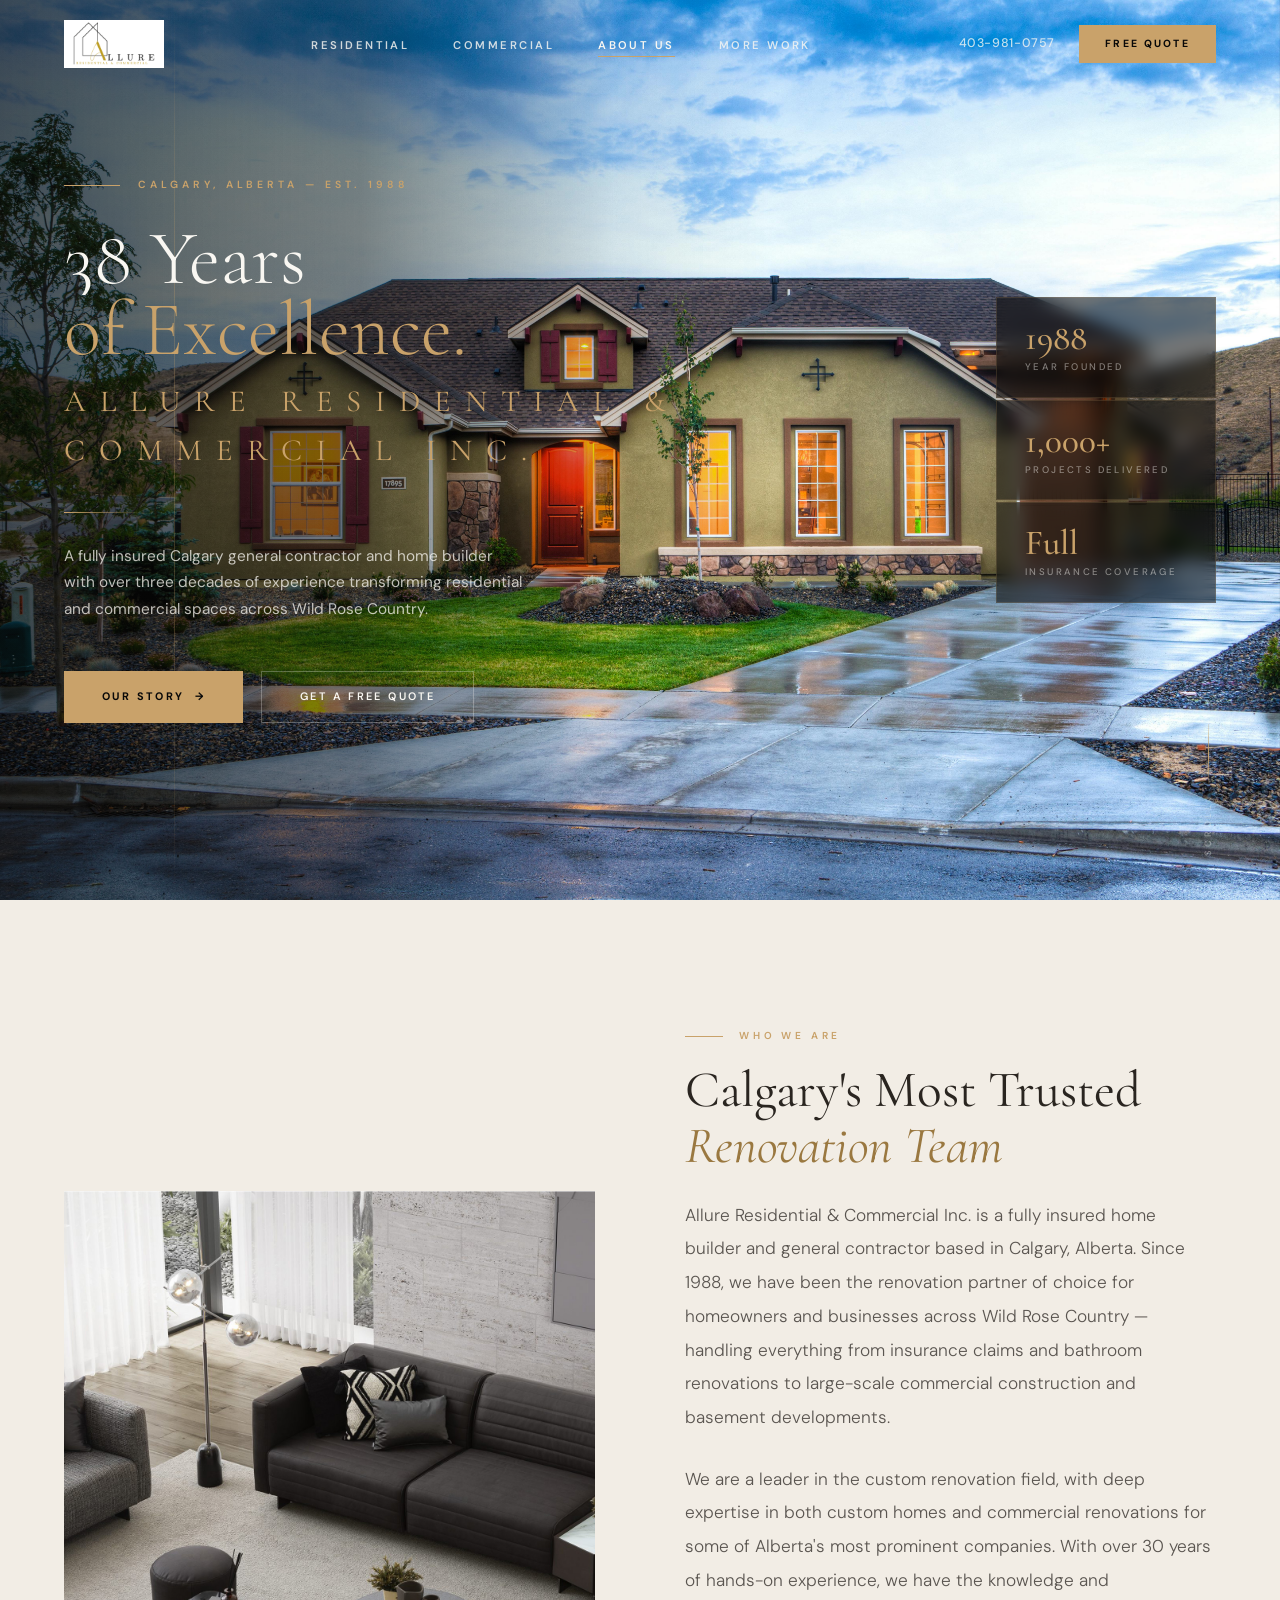
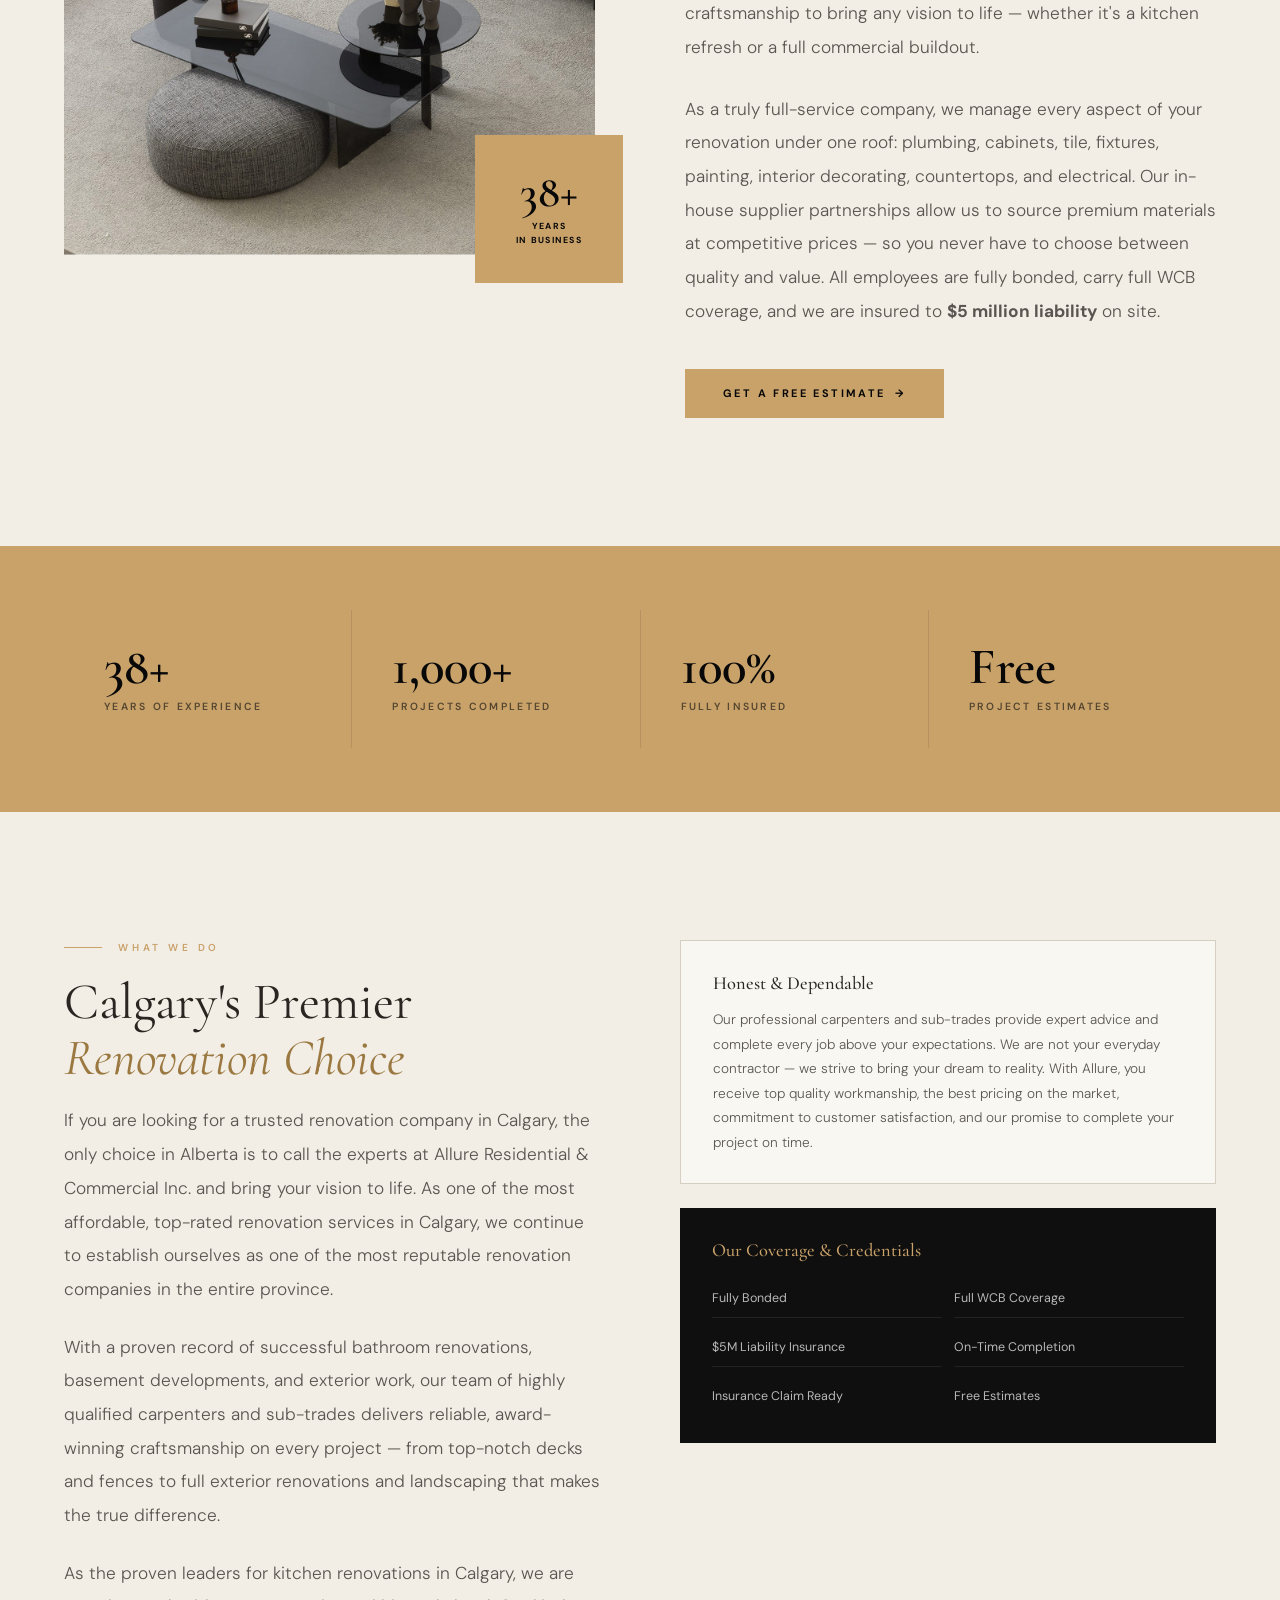
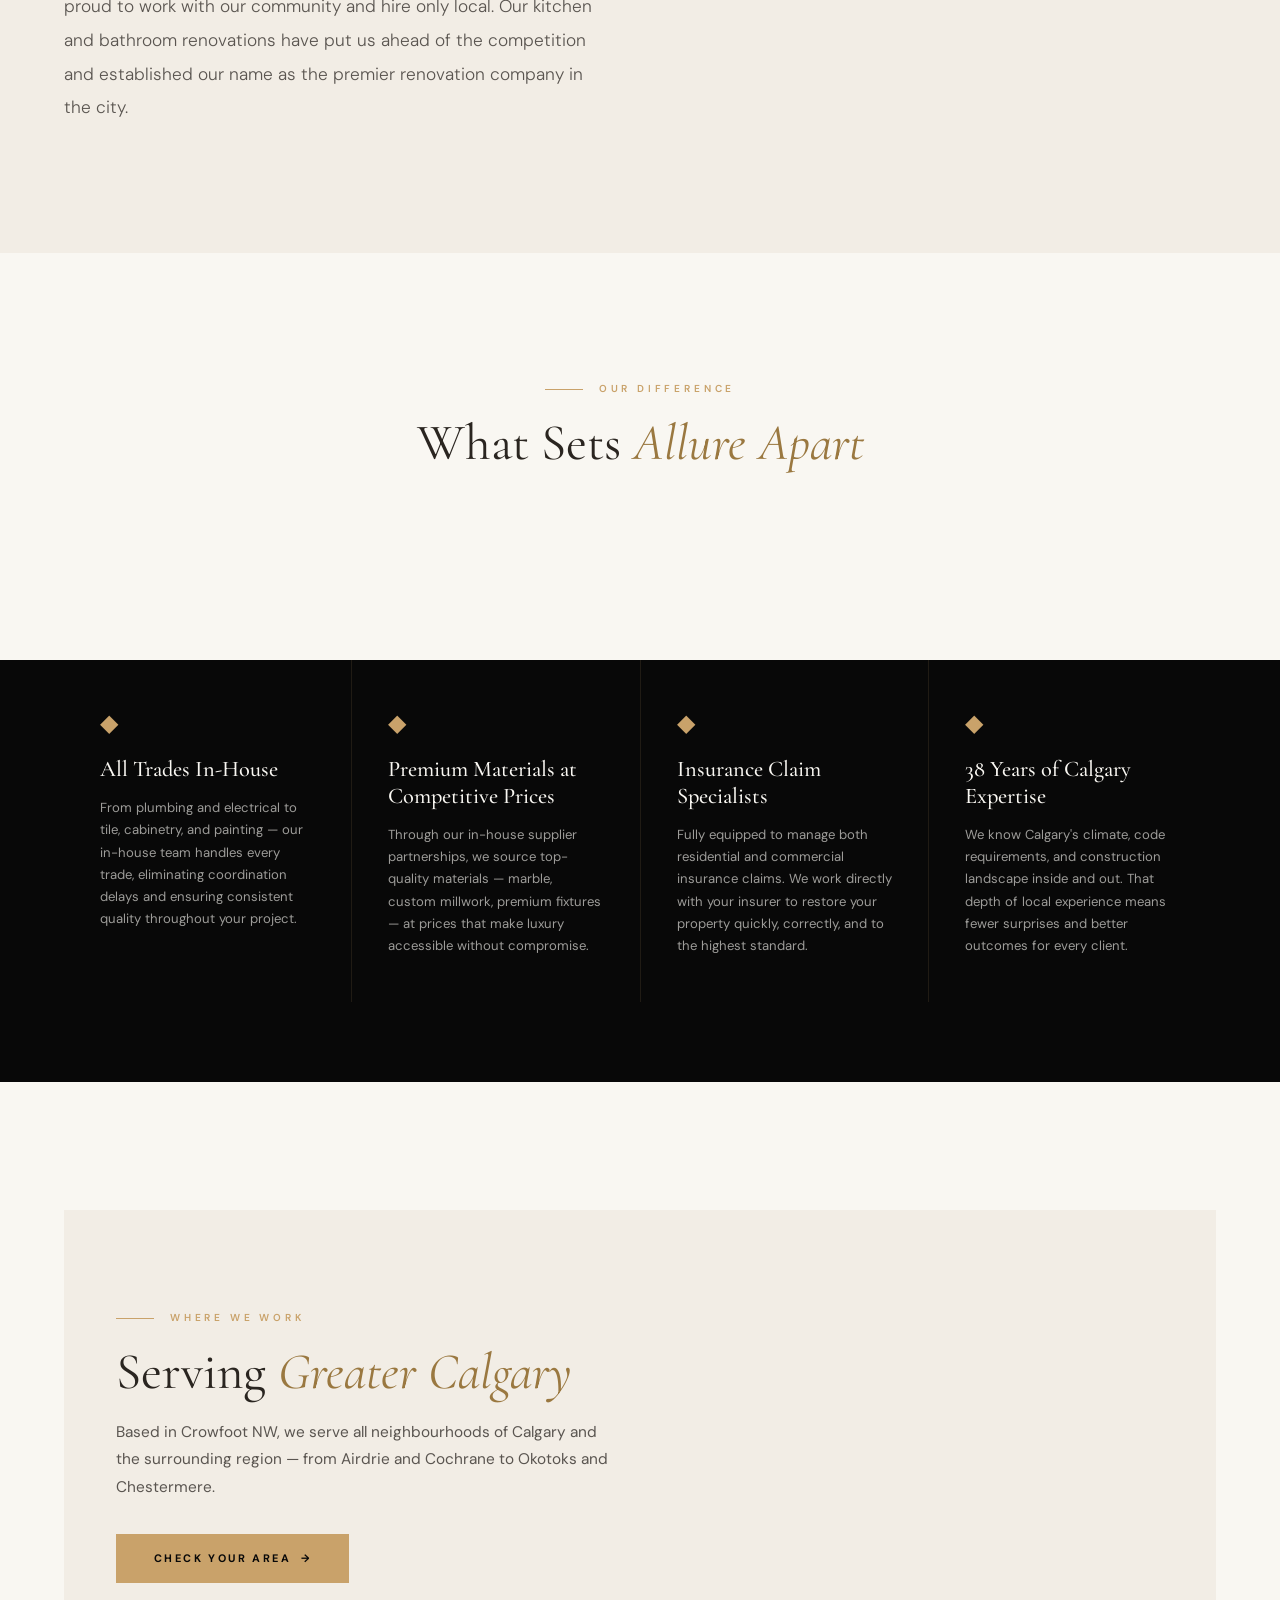
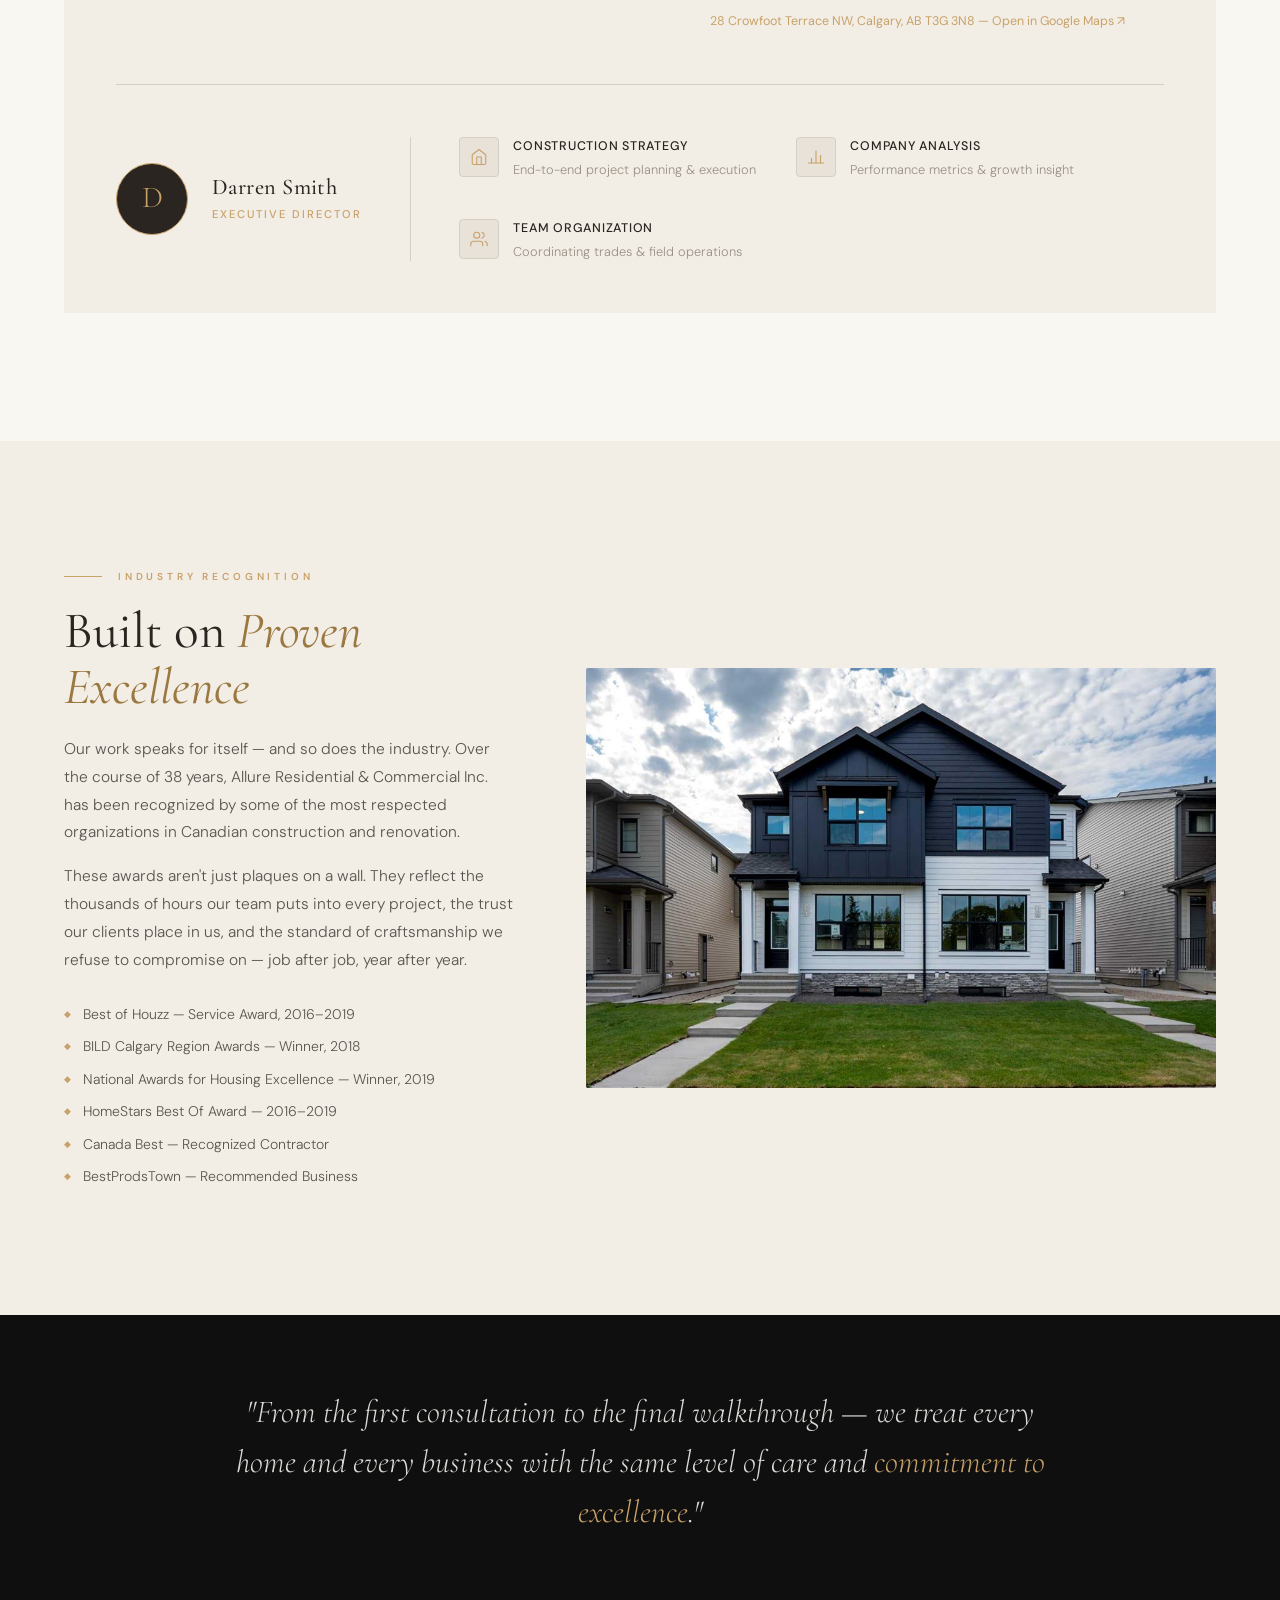
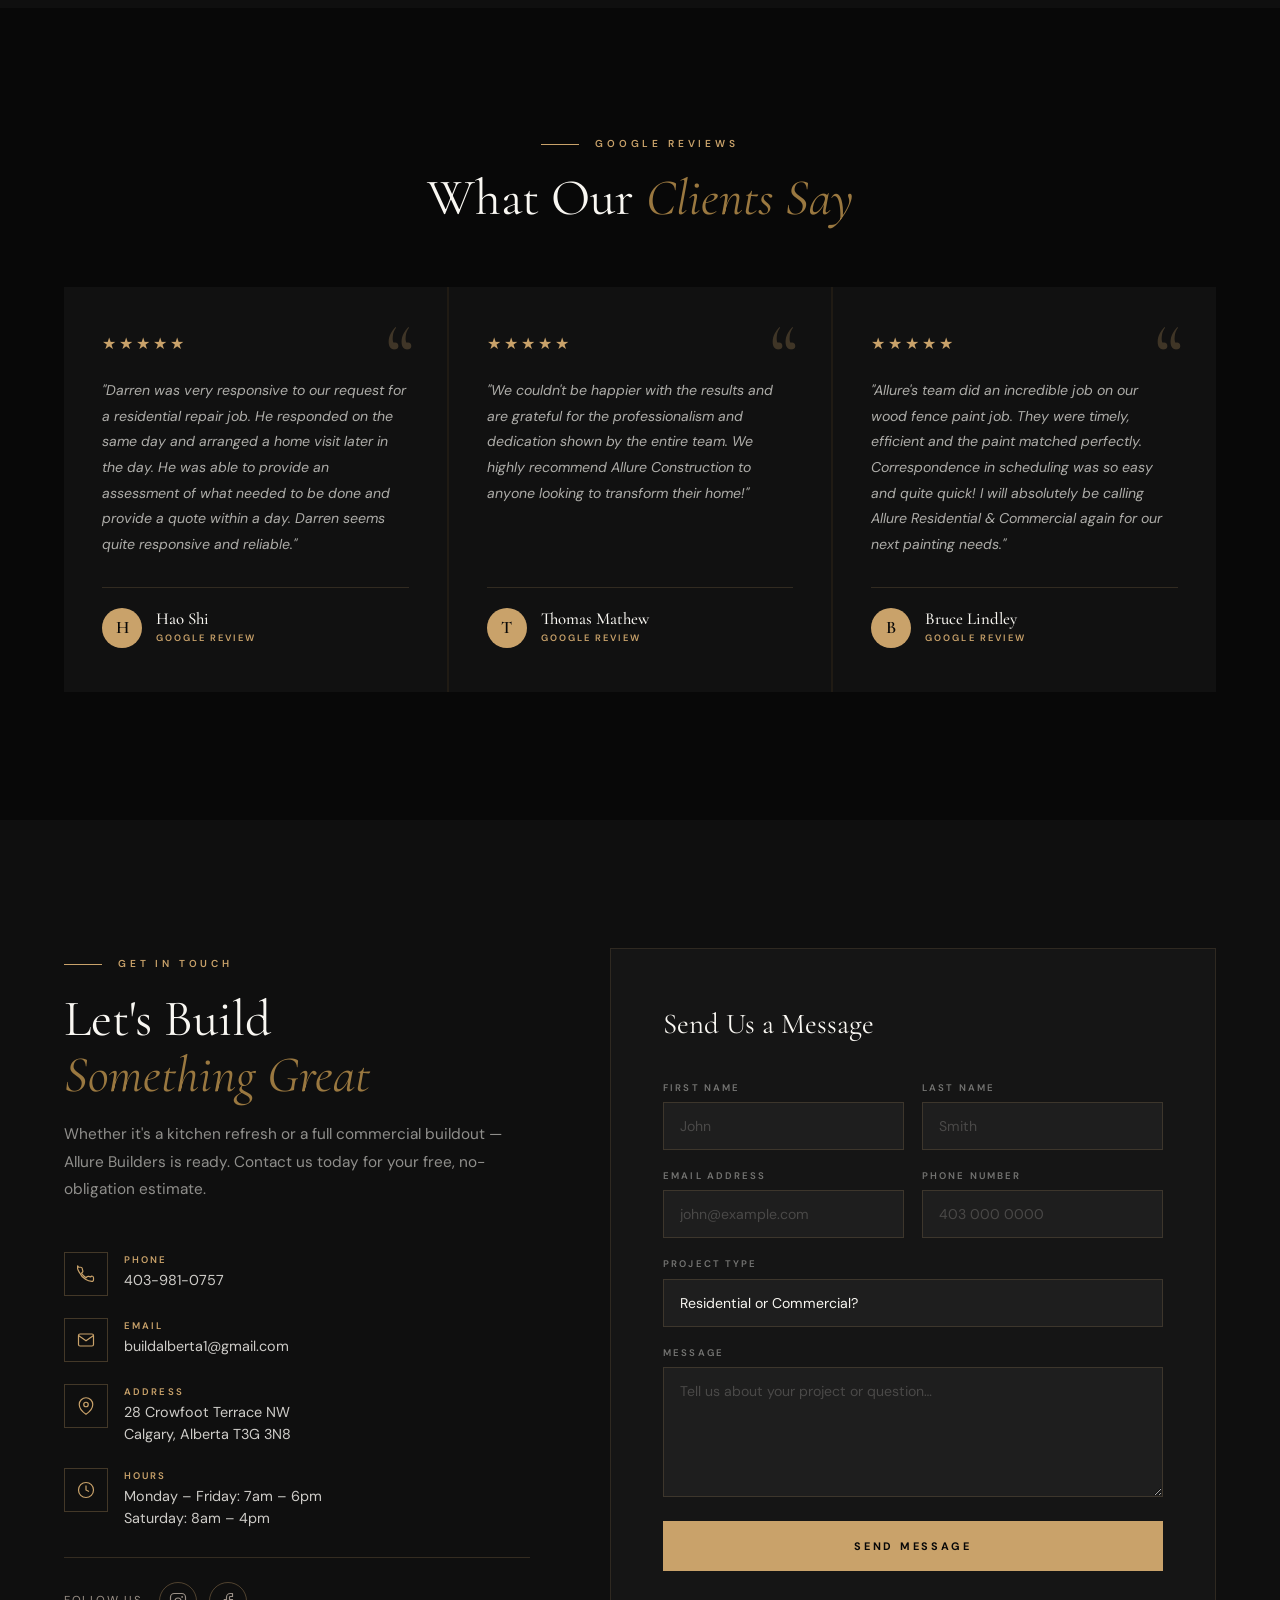
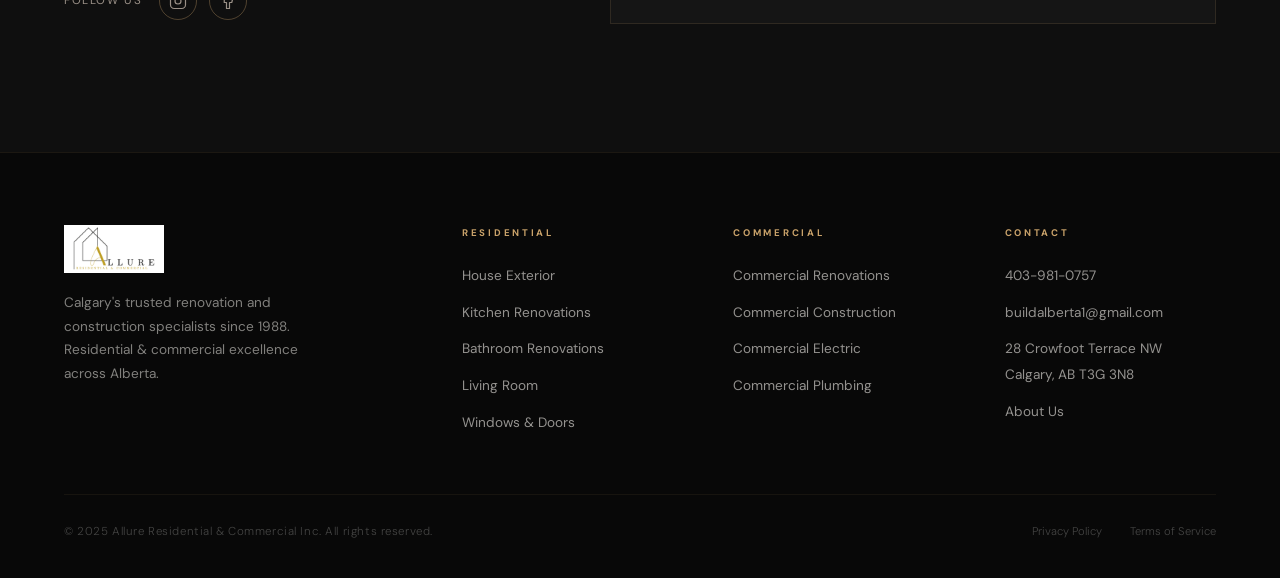
==== commit 421abf08: "Optimize page load: preconnect fonts, defer scripts, metadata video preload, faster fade" ====
--- a/about.html
+++ b/about.html
@@ -5,6 +5,9 @@
   <meta name="viewport" content="width=device-width, initial-scale=1.0" />
   <title>Calgary Renovations | Construction Business For Over 30+ Years | Allure Residential & Commercial Inc.</title>
   <meta name="description" content="Based in Calgary, Alberta, Allure Residential & Commercial Inc. is a fully insured Home Builder and General Contractor. Specializing in kitchen renovations, bathroom renovations, basement developments, commercial construction, plumbing, electrical and insurance claims since 1988." />
+  <link rel="preconnect" href="https://fonts.googleapis.com">
+  <link rel="preconnect" href="https://fonts.gstatic.com" crossorigin>
+  <link rel="stylesheet" href="https://fonts.googleapis.com/css2?family=Cormorant+Garamond:ital,wght@0,300;0,400;0,500;0,600;0,700;1,300;1,400;1,500;1,600&family=DM+Sans:ital,opsz,wght@0,9..40,300;0,9..40,400;0,9..40,500;0,9..40,600;1,9..40,300&display=swap" rel="stylesheet">
   <link rel="stylesheet" href="styles.css" />
   <style>
     /* ── AWARDS SECTION ──────────────────────────────── */
@@ -714,6 +717,6 @@
   </div>
 </footer>
 
-<script src="script.js"></script>
+<script src="script.js" defer></script>
 </body>
 </html>
--- a/styles.css
+++ b/styles.css
@@ -3,12 +3,19 @@
    styles.css
 ================================================================ */
 
-@import url('https://fonts.googleapis.com/css2?family=Cormorant+Garamond:ital,wght@0,300;0,400;0,500;0,600;0,700;1,300;1,400;1,500;1,600&family=DM+Sans:ital,opsz,wght@0,9..40,300;0,9..40,400;0,9..40,500;0,9..40,600;1,9..40,300&display=swap');
 
 *, *::before, *::after {
   margin: 0;
   padding: 0;
   box-sizing: border-box;
+}
+
+body {
+  animation: pageFadeIn 0.25s ease forwards;
+}
+@keyframes pageFadeIn {
+  from { opacity: 0; }
+  to   { opacity: 1; }
 }
 
 :root {
@@ -277,6 +284,22 @@
   object-position: center;
   animation: none;
 }
+.hero-vimeo-wrap {
+  overflow: hidden;
+  pointer-events: none;
+}
+.hero-vimeo {
+  position: absolute;
+  top: 50%;
+  left: 50%;
+  width: 100vw;
+  height: 56.25vw;
+  min-height: 100vh;
+  min-width: 177.78vh;
+  transform: translate(-50%, -50%);
+  border: 0;
+  pointer-events: none;
+}
 @keyframes heroZoom {
   from { transform: scale(1.02); }
   to   { transform: scale(1.0);  }
